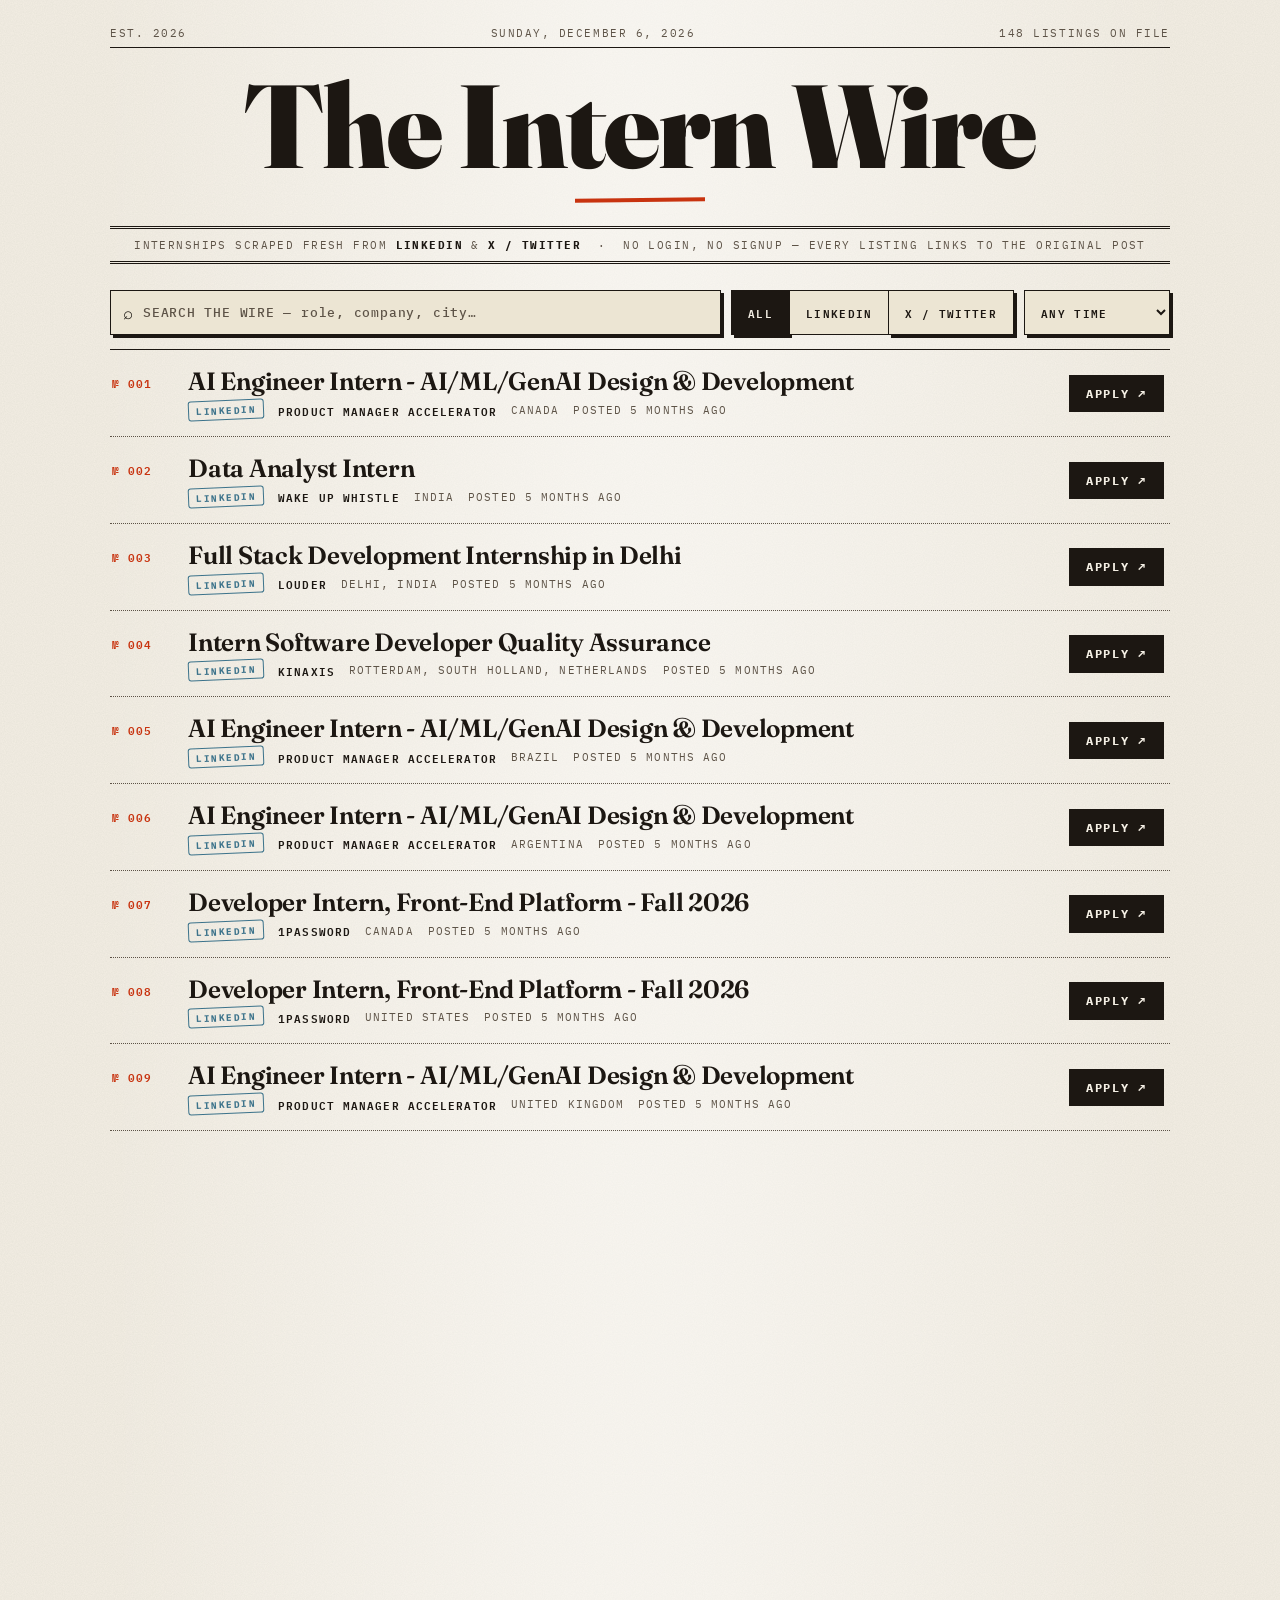
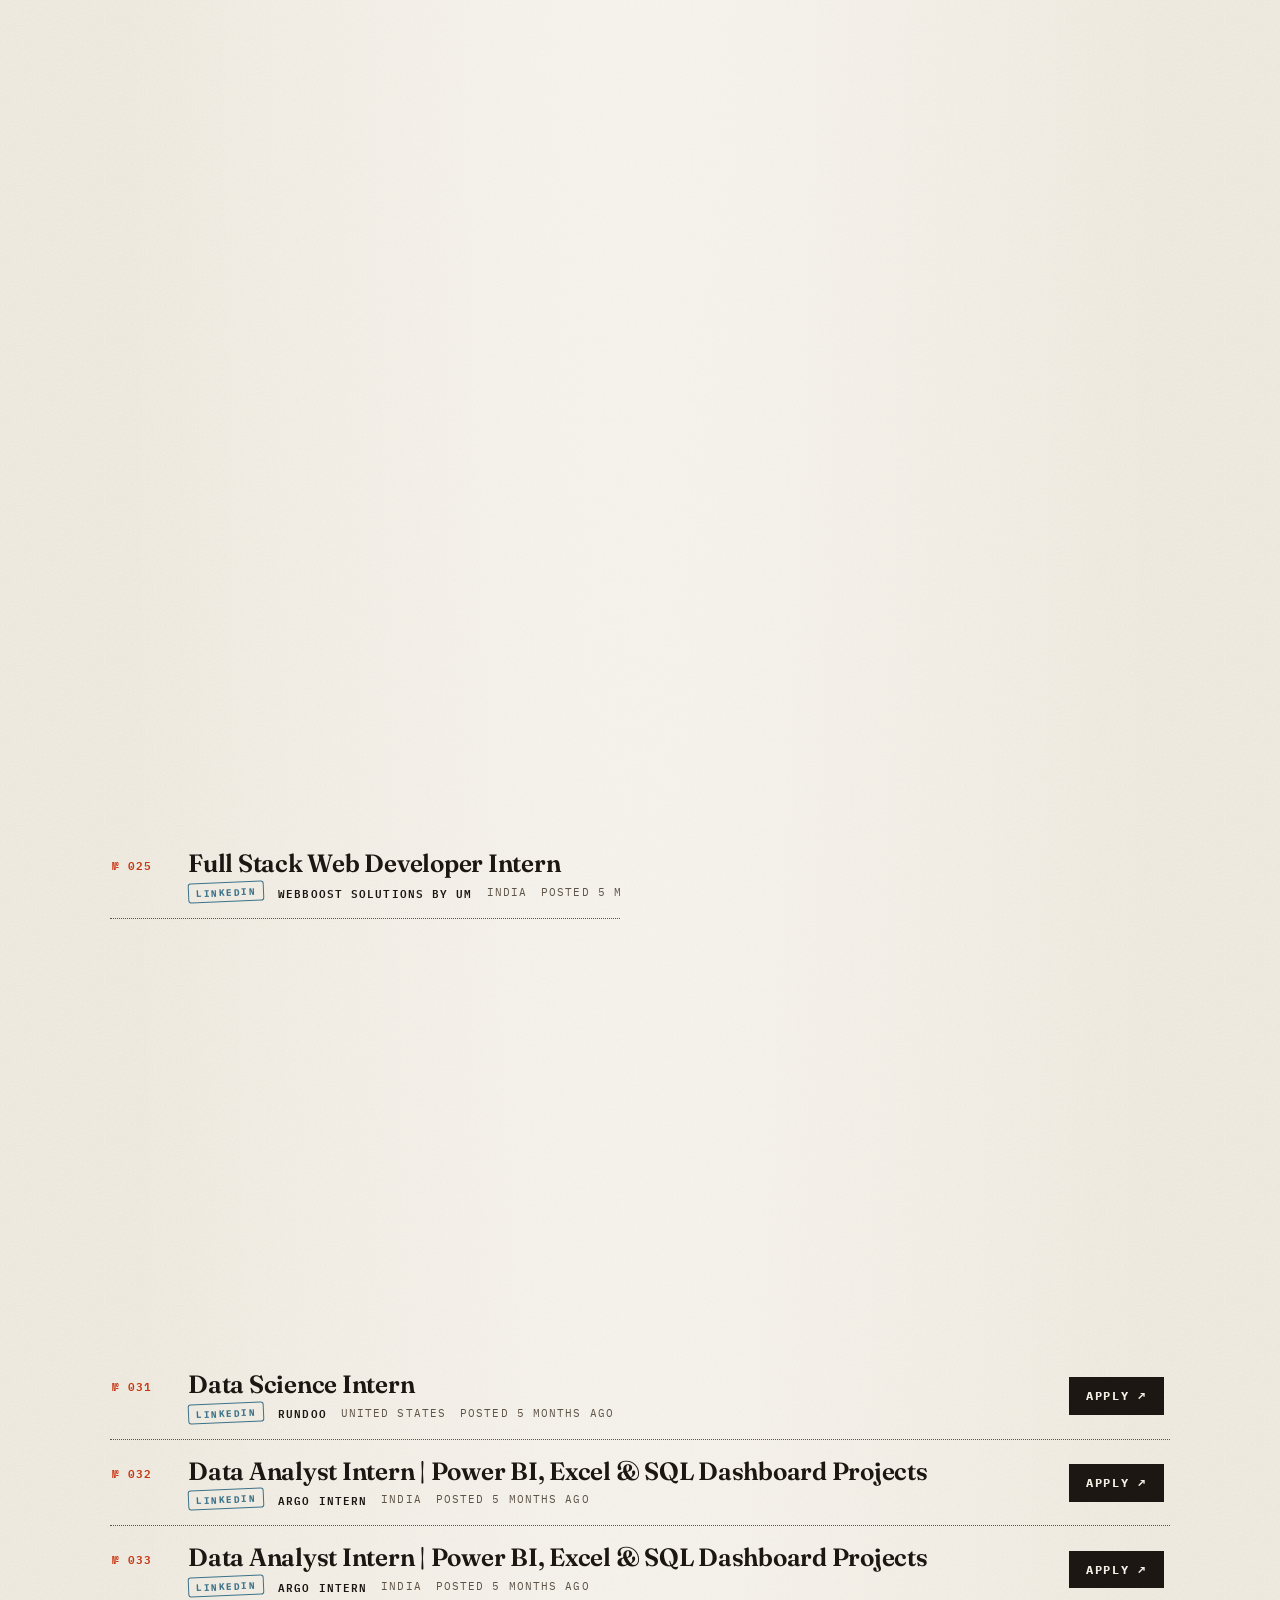
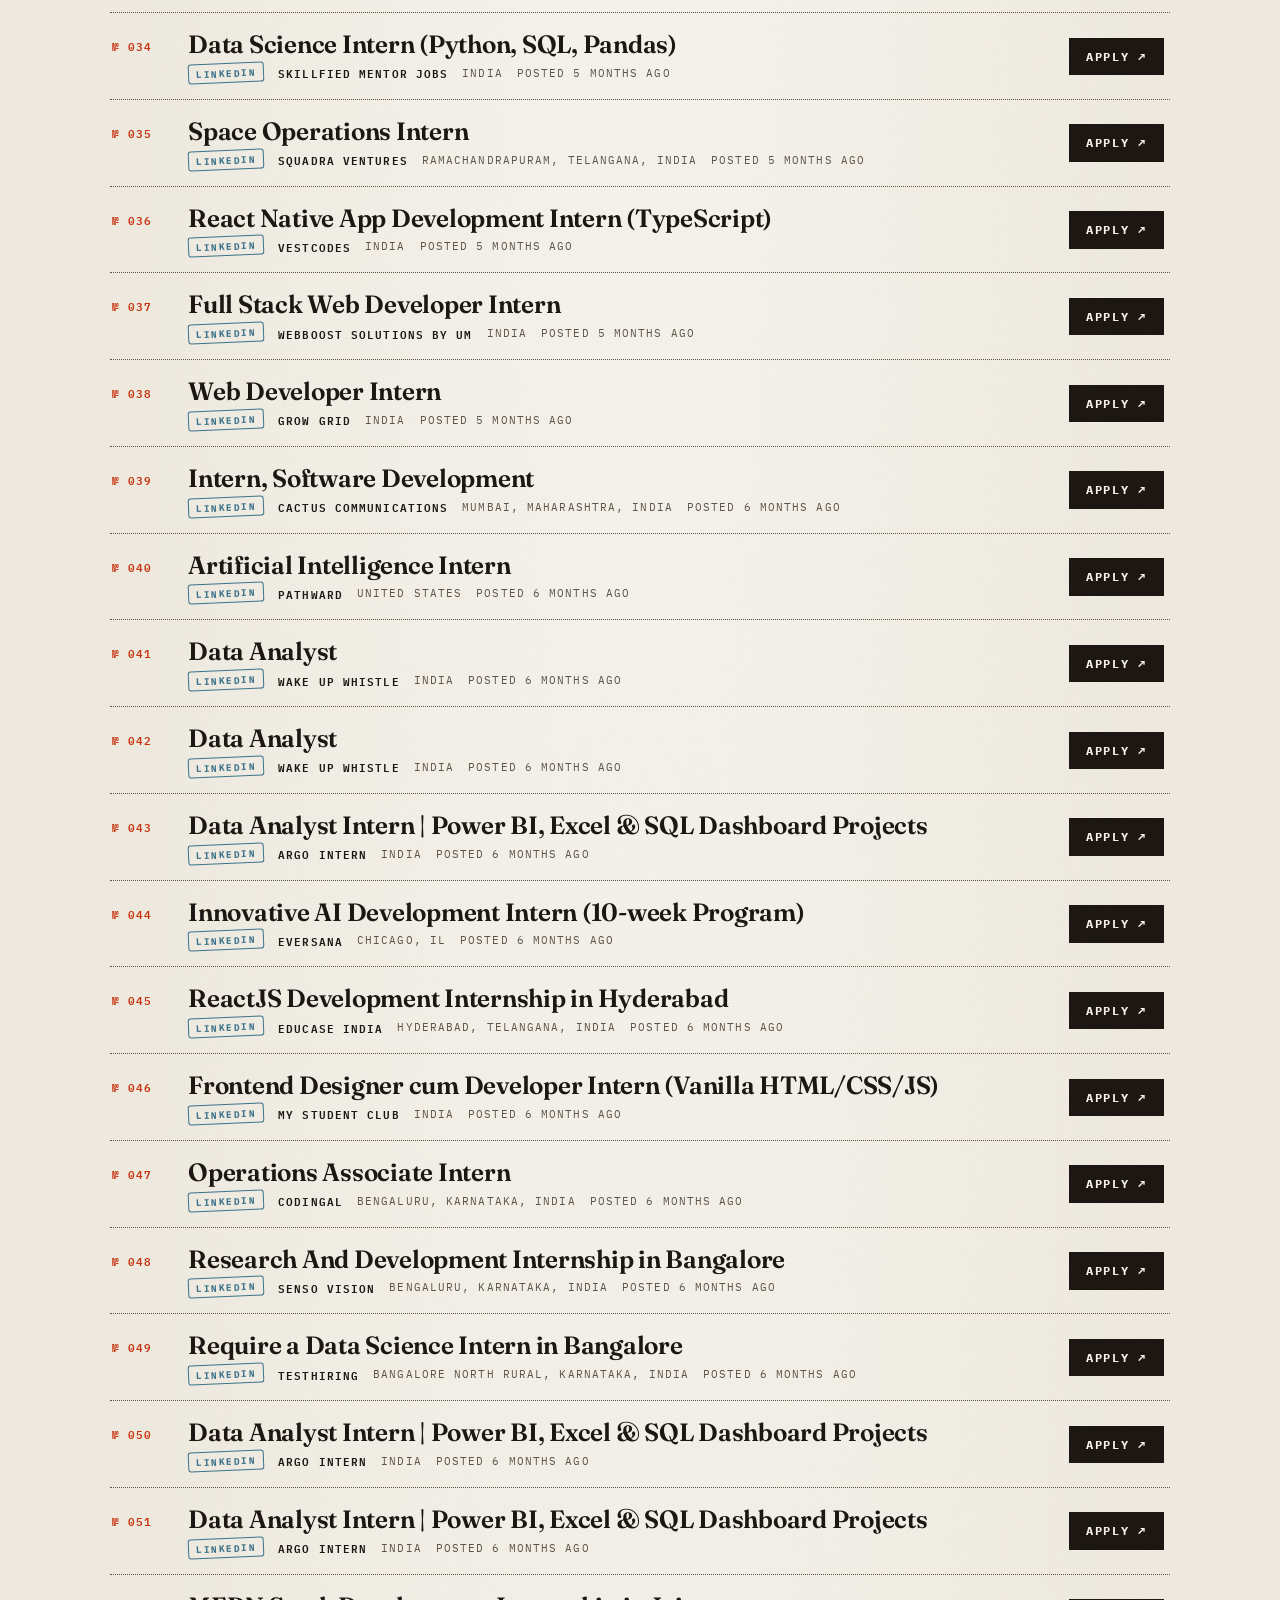
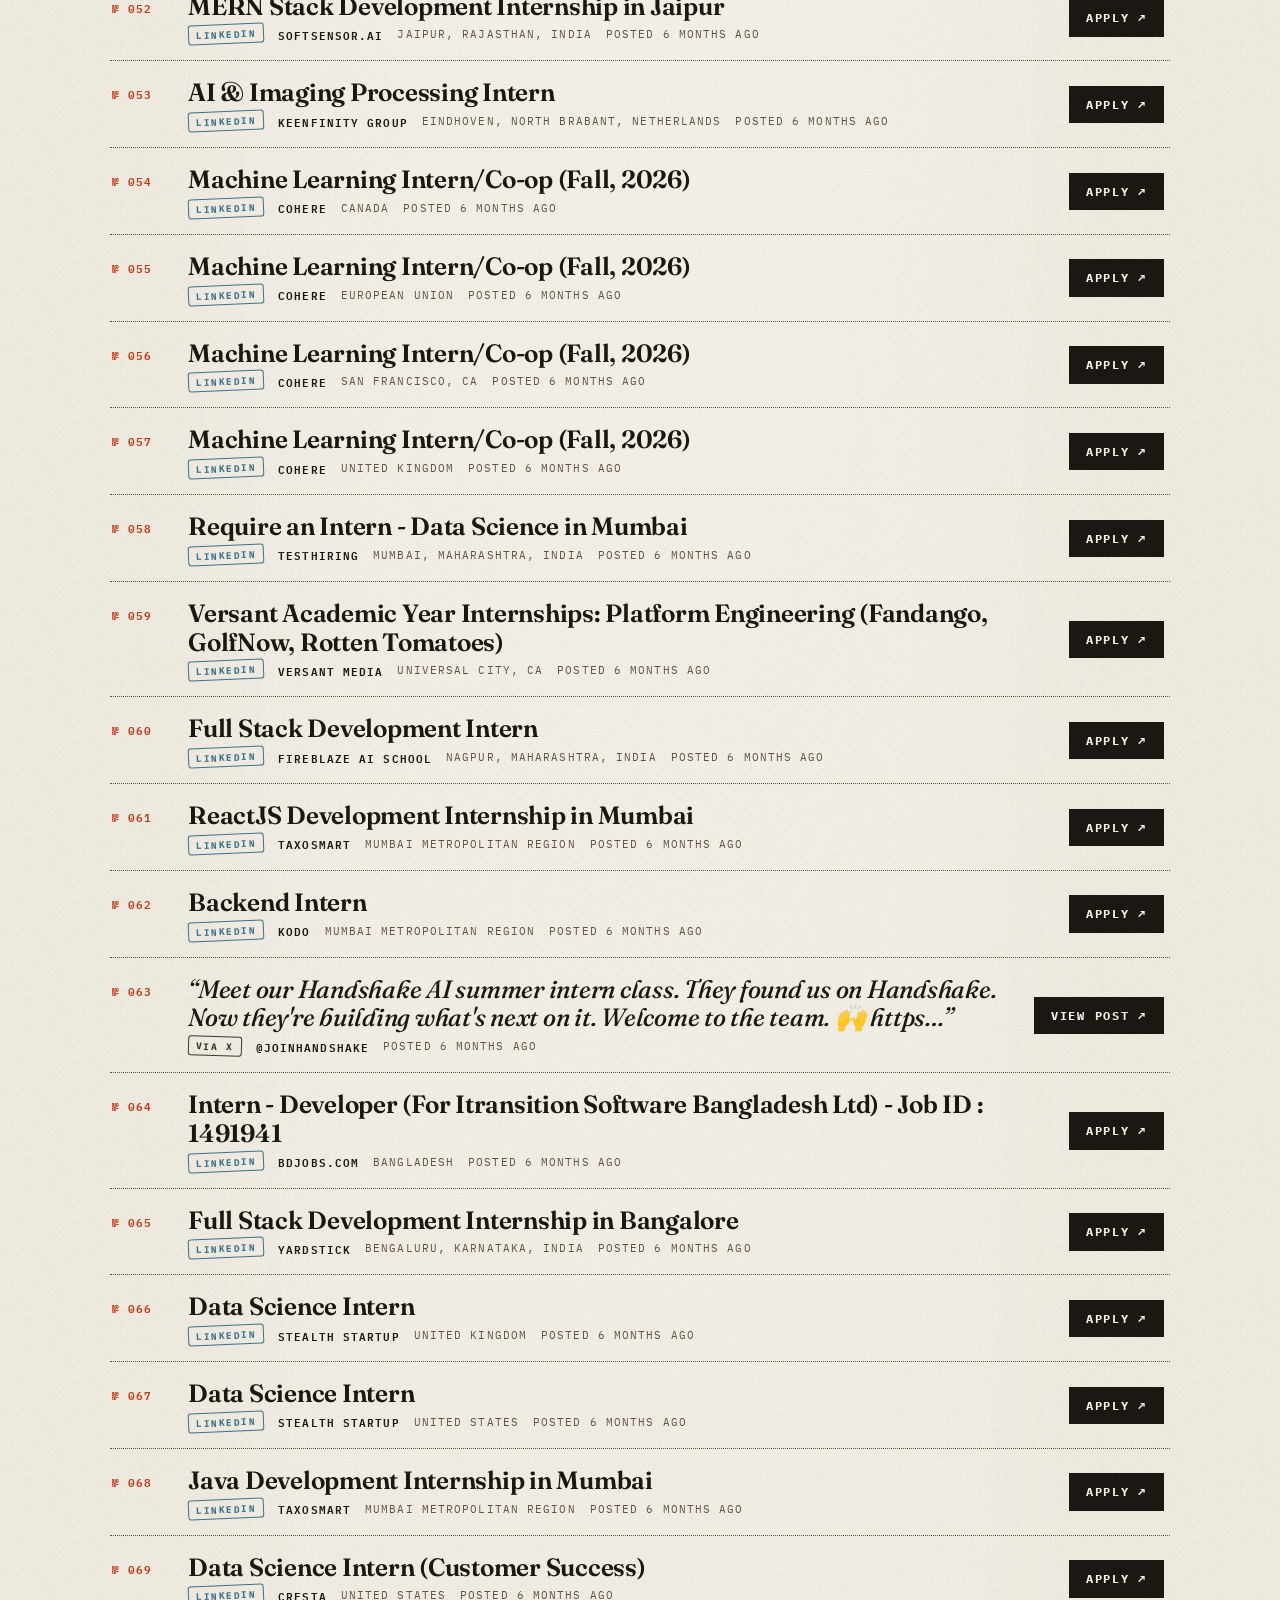
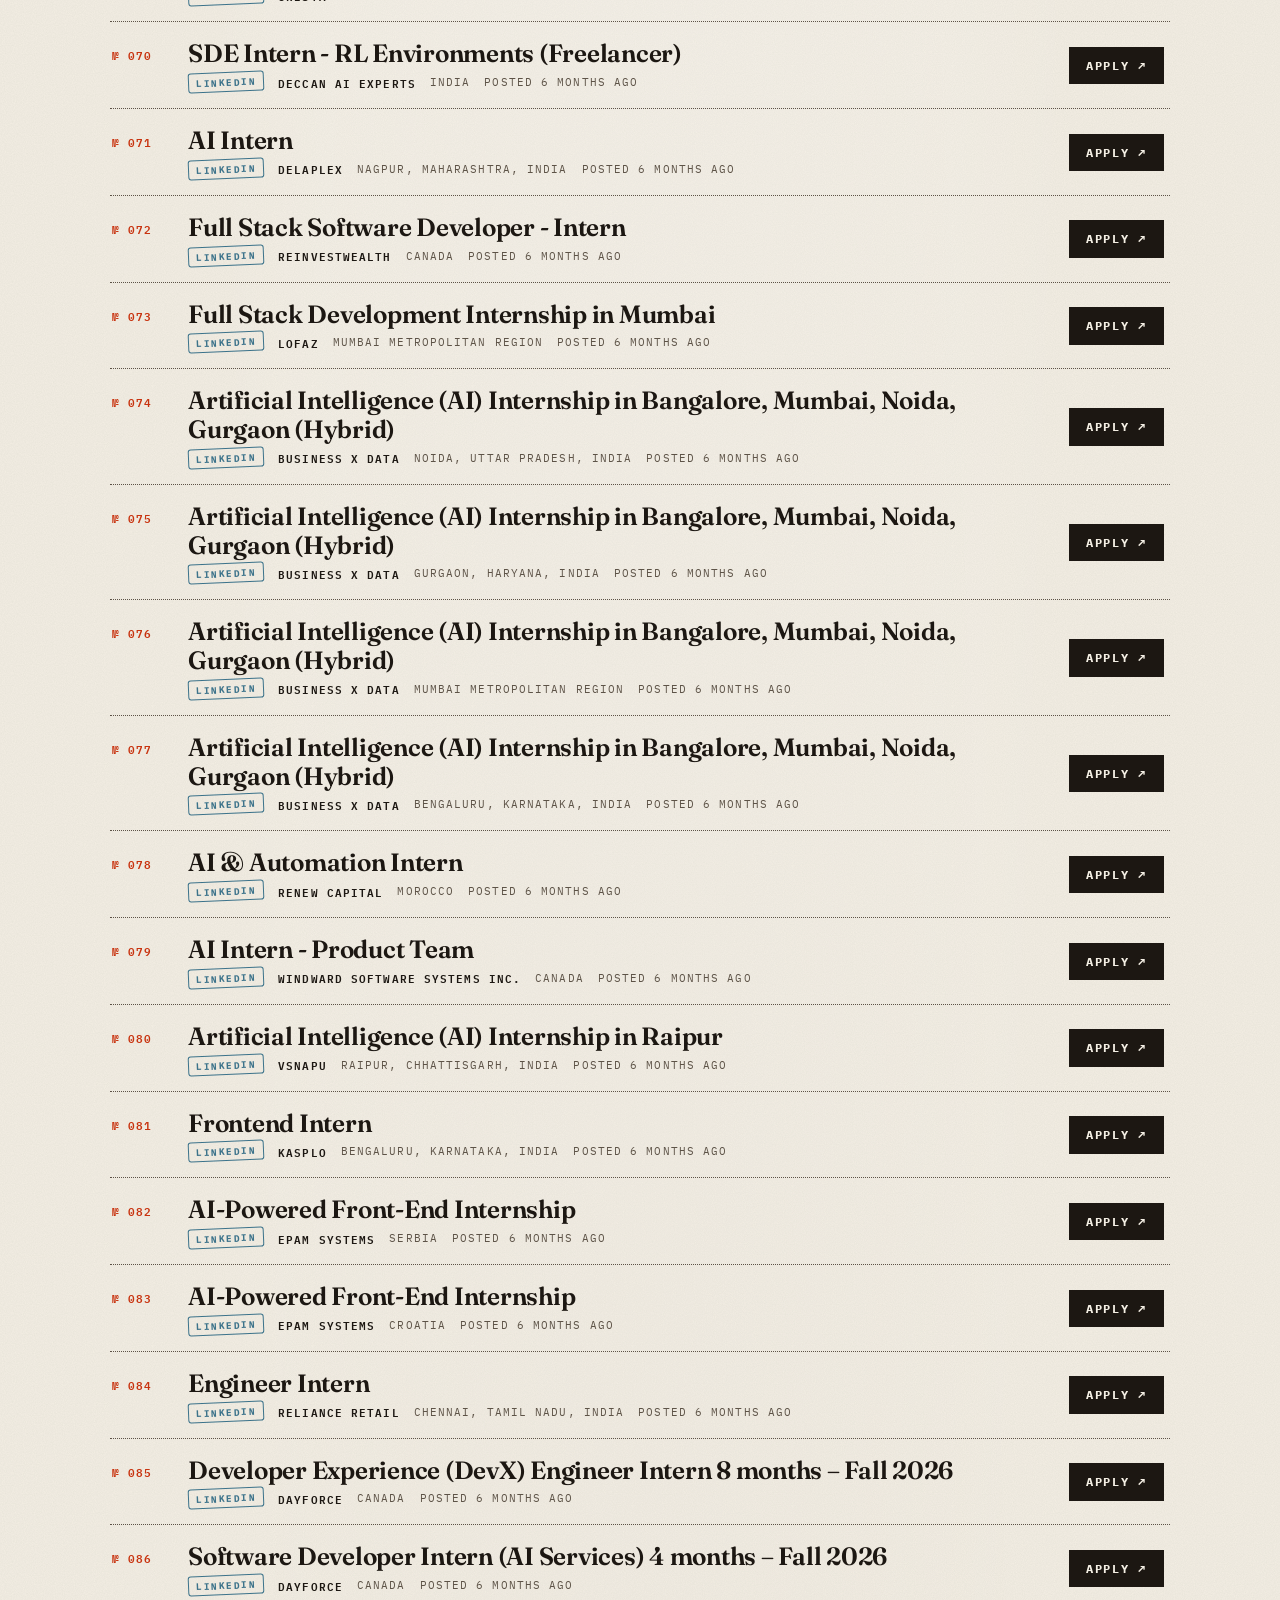
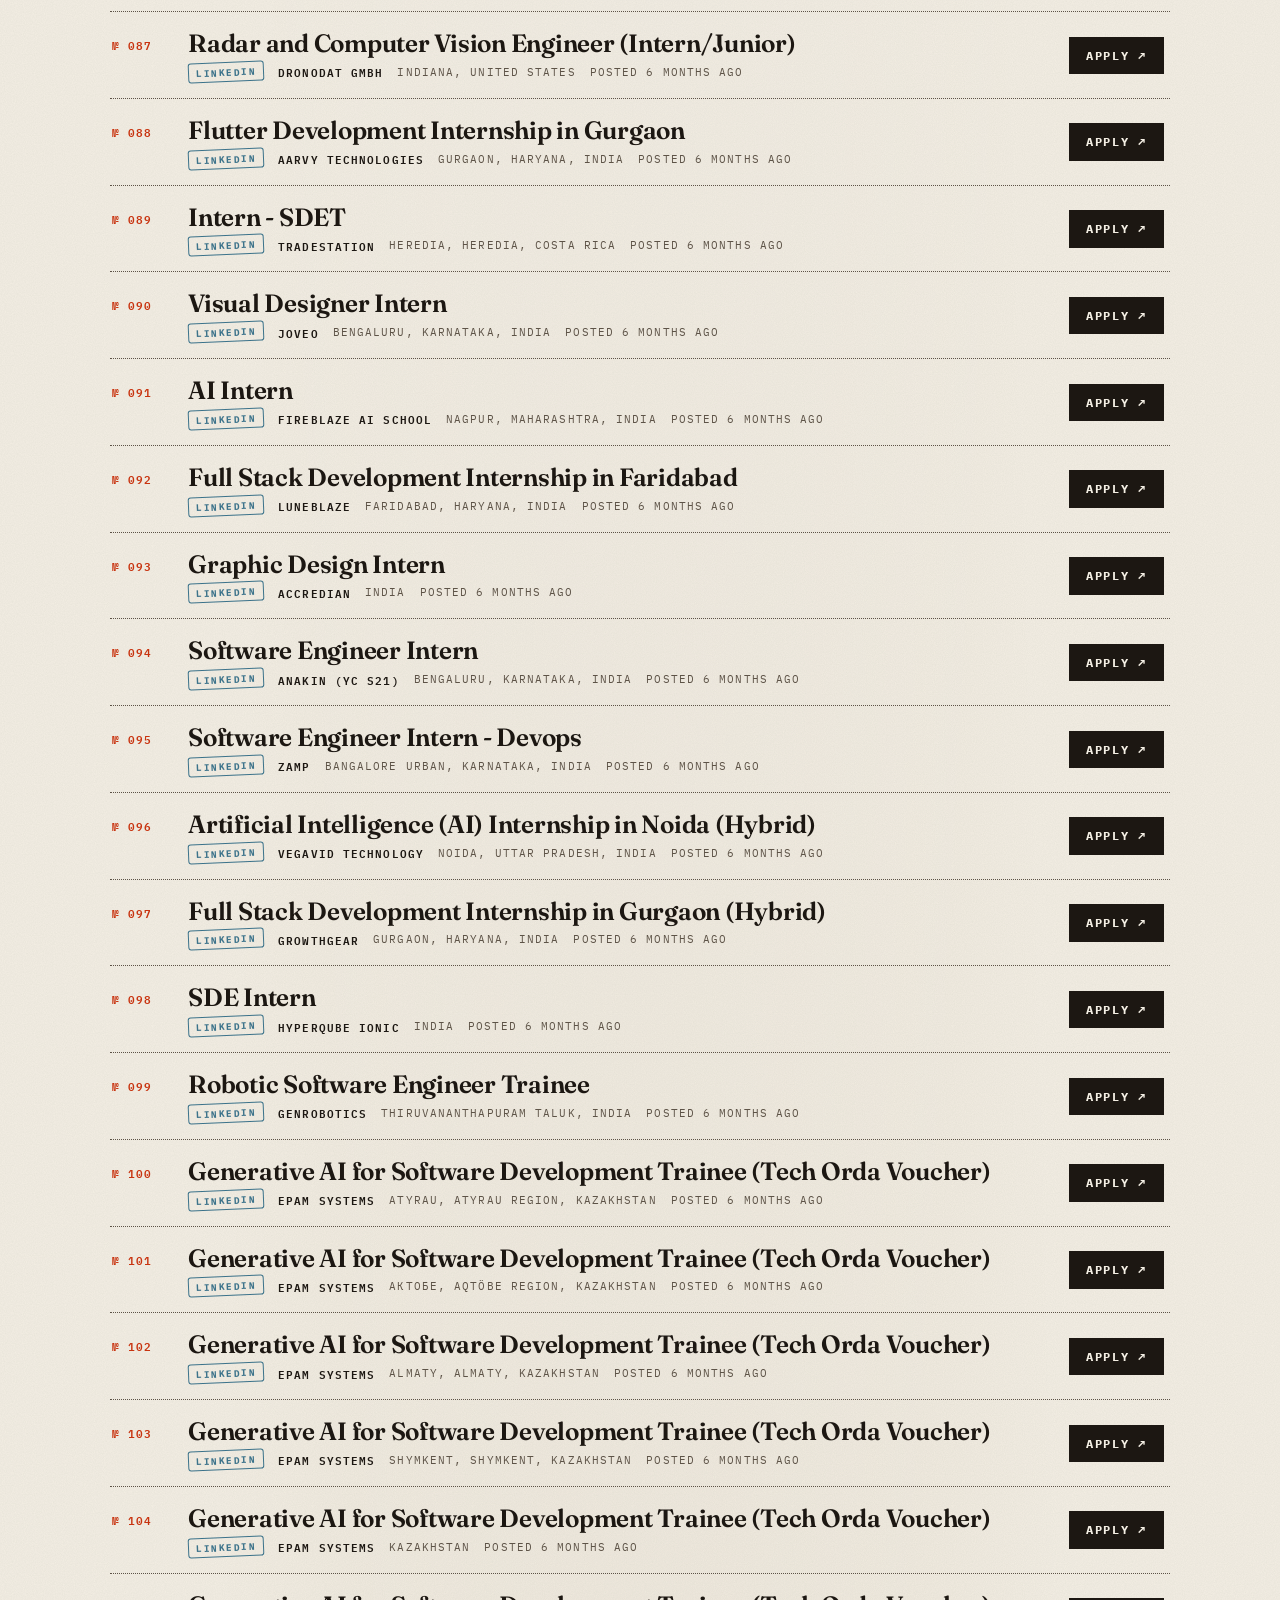
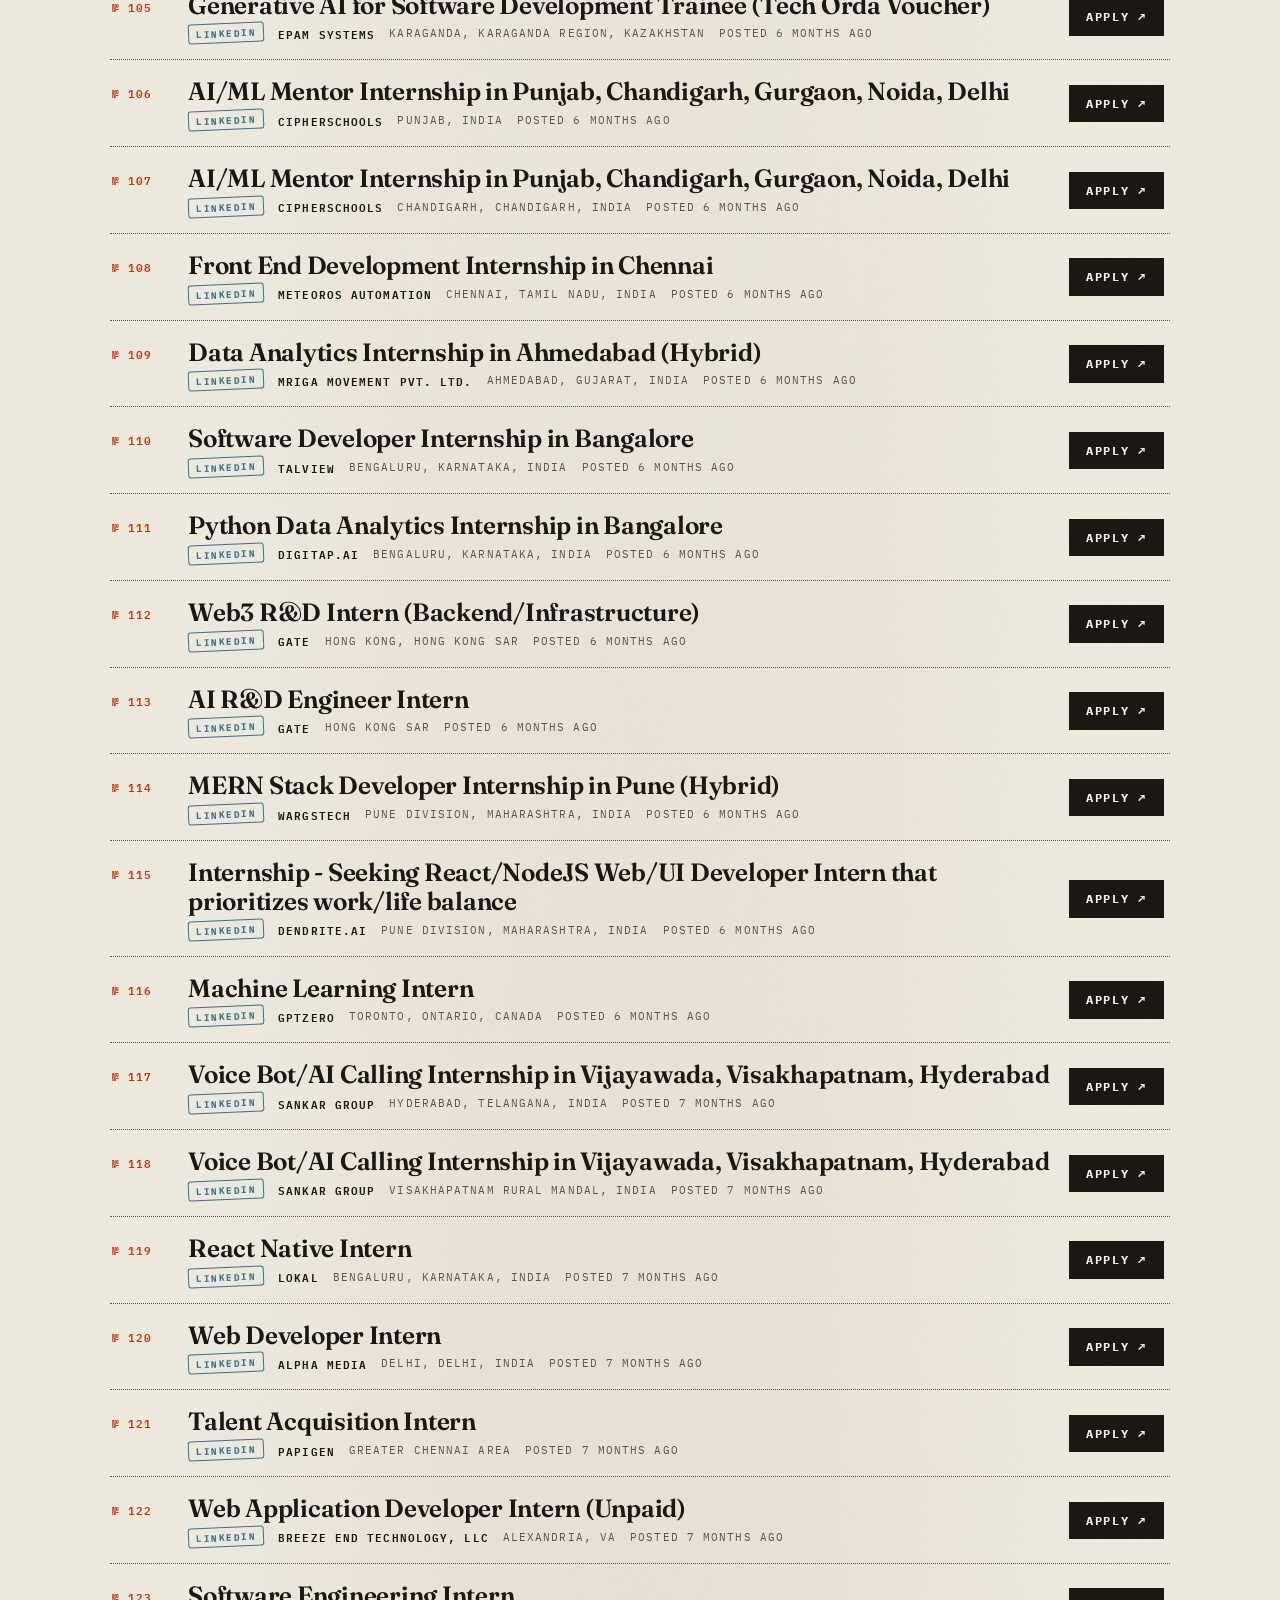
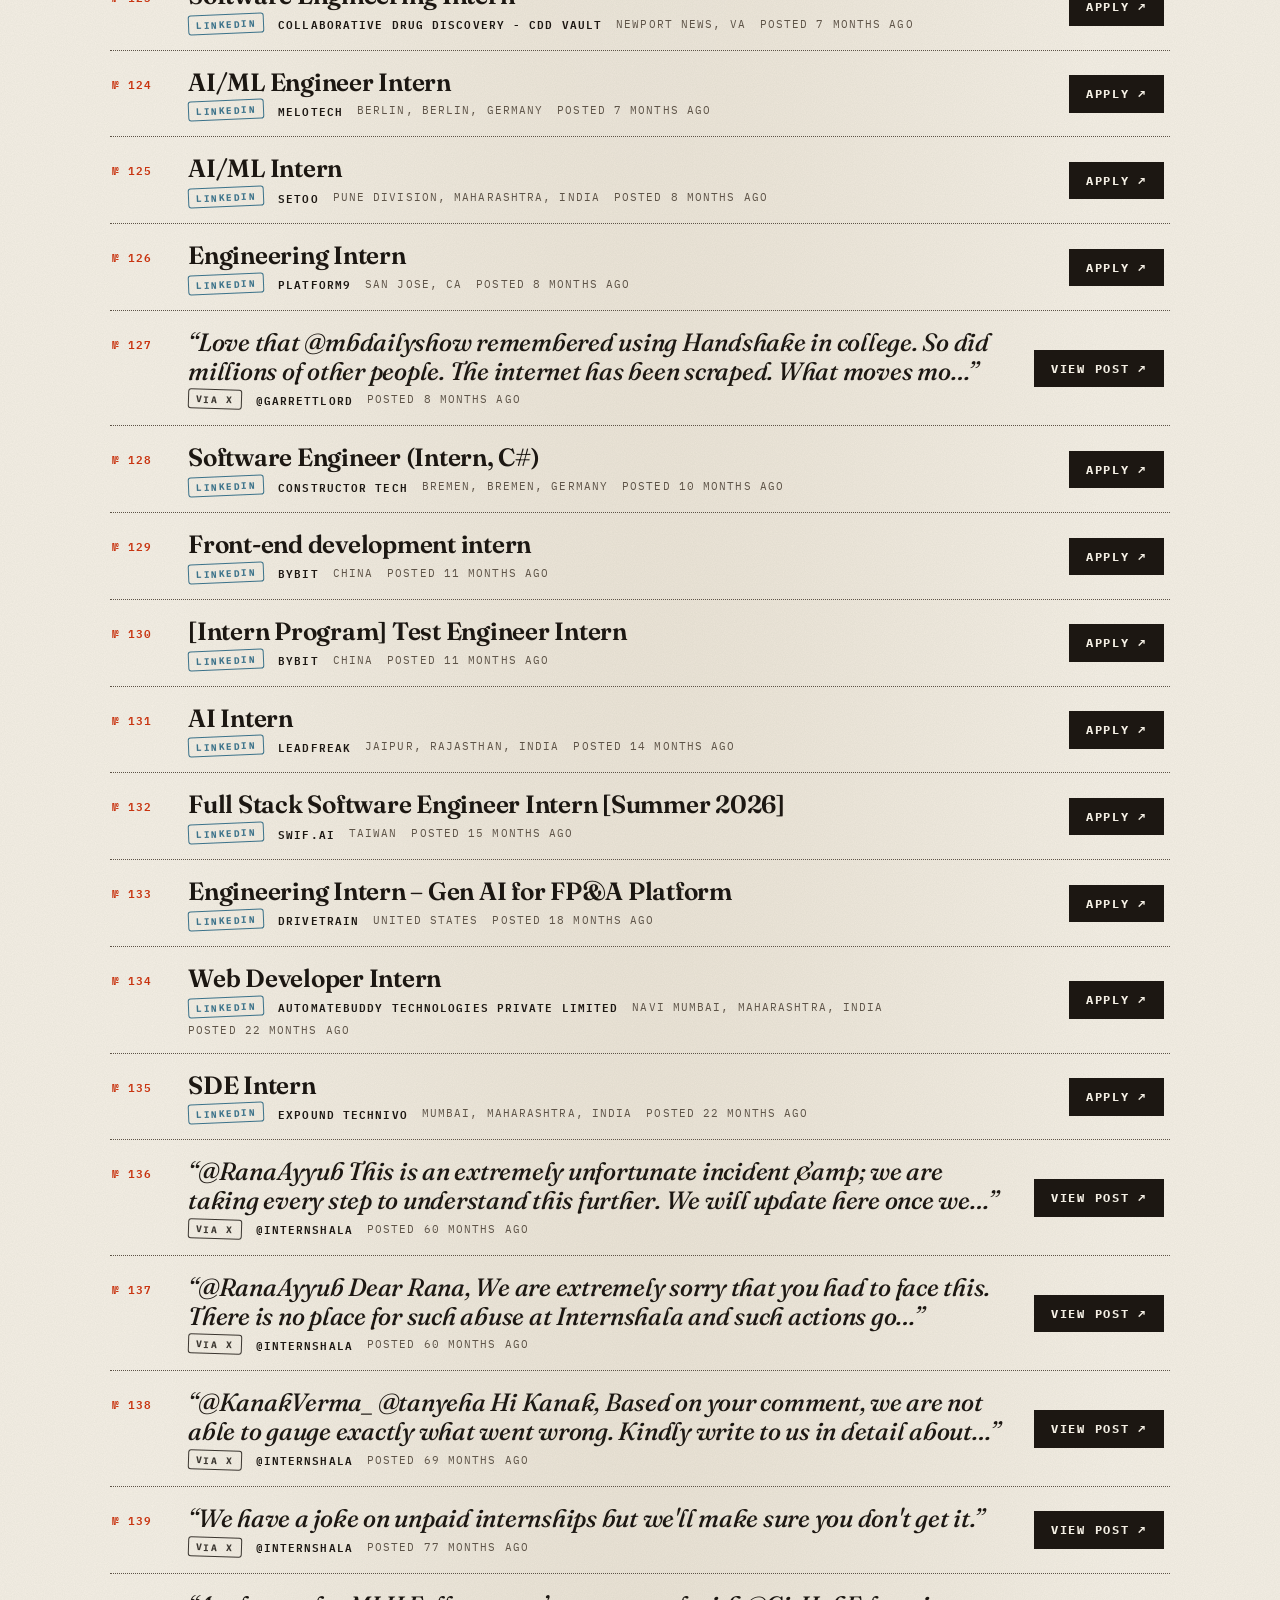
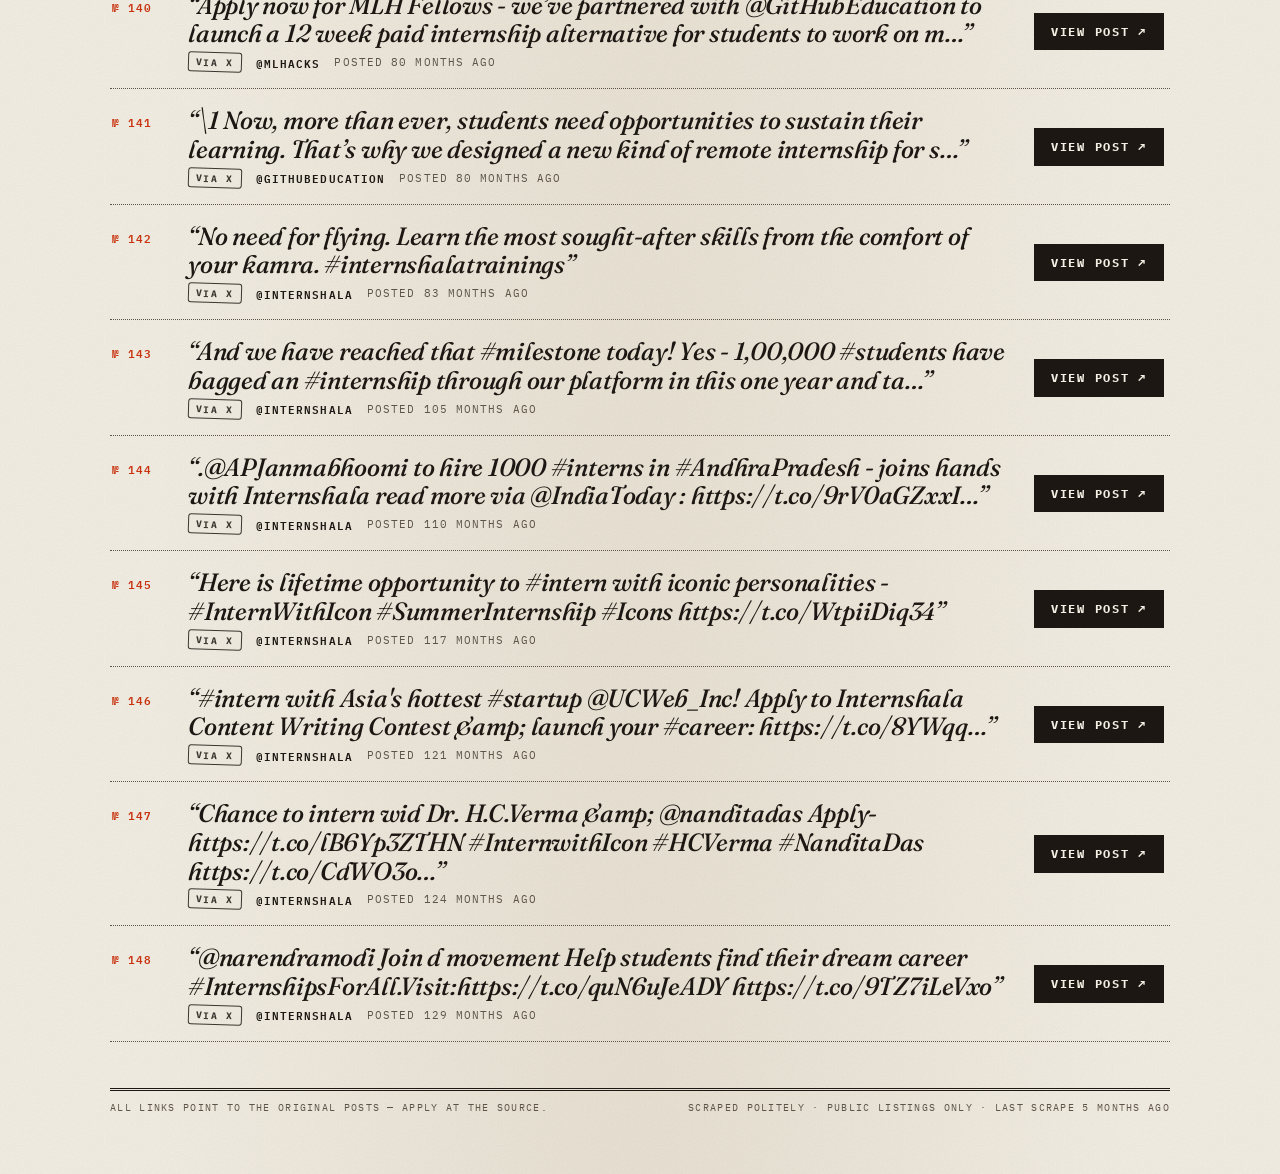
==== static/index.html @ 3c65e75b "The Intern Wire: LinkedIn + X internship scraper with static/server dashboard Scrapes India + remote" ====
<!DOCTYPE html>
<html lang="en">
<head>
<meta charset="UTF-8" />
<meta name="viewport" content="width=device-width, initial-scale=1.0" />
<title>The Intern Wire — internships, scraped fresh</title>
<link rel="preconnect" href="https://fonts.googleapis.com" />
<link rel="preconnect" href="https://fonts.gstatic.com" crossorigin />
<link href="https://fonts.googleapis.com/css2?family=Fraunces:opsz,wght,SOFT,WONK@9..144,400..900,0,1&family=IBM+Plex+Mono:ital,wght@0,400;0,500;0,600;1,400&display=swap" rel="stylesheet" />
<link rel="stylesheet" href="style.css" />
</head>
<body>

<header class="masthead">
  <div class="masthead-topline">
    <span id="edition">EST. 2026</span>
    <span id="dateline">—</span>
    <span id="tally">0 LISTINGS ON FILE</span>
  </div>
  <h1 class="masthead-title">The&nbsp;Intern&nbsp;Wire</h1>
  <p class="masthead-tagline">
    INTERNSHIPS SCRAPED FRESH FROM <b>LINKEDIN</b> &amp; <b>X / TWITTER</b>
    &nbsp;·&nbsp; NO LOGIN, NO SIGNUP — EVERY LISTING LINKS TO THE ORIGINAL POST
  </p>
</header>

<nav class="toolbar" aria-label="filters">
  <div class="search-wrap">
    <span class="search-glyph" aria-hidden="true">⌕</span>
    <input id="search" type="search" placeholder="SEARCH THE WIRE — role, company, city…" autocomplete="off" />
  </div>

  <div class="chips" id="source-chips" role="group" aria-label="source filter">
    <button class="chip is-active" data-source="">ALL</button>
    <button class="chip" data-source="linkedin">LINKEDIN</button>
    <button class="chip" data-source="twitter">X&nbsp;/&nbsp;TWITTER</button>
  </div>

  <select id="days" aria-label="freshness">
    <option value="0">ANY TIME</option>
    <option value="1">LAST 24H</option>
    <option value="7">LAST 7 DAYS</option>
    <option value="30">LAST 30 DAYS</option>
  </select>

  <button id="refresh" class="stamp-btn" title="Run the scrapers again">
    <span class="stamp-btn-label">RE-SCRAPE</span><span class="stamp-btn-glyph">⟳</span>
  </button>
</nav>

<main>
  <div id="status-line" class="status-line" hidden></div>
  <ol id="listings" class="listings"></ol>

  <div id="empty" class="empty" hidden>
    <p class="empty-headline">THE WIRE IS EMPTY.</p>
    <p>No listings match — or nothing has been scraped yet. From the project folder, run:</p>
    <pre>.venv/bin/python -m app.scrape</pre>
    <p>then reload this page, or hit <b>RE-SCRAPE ⟳</b> above.</p>
  </div>
</main>

<footer class="colophon">
  <span>ALL LINKS POINT TO THE ORIGINAL POSTS — APPLY AT THE SOURCE.</span>
  <span>SCRAPED POLITELY · PUBLIC LISTINGS ONLY · <span id="last-scraped">NEVER SCRAPED</span></span>
</footer>

<script src="app.js"></script>
</body>
</html>
---- static/style.css ----
/* ── THE INTERN WIRE — newspaper-classifieds aesthetic ─────────────────── */

:root {
  --paper:      #f4efe4;
  --paper-deep: #ece5d3;
  --ink:        #1c1712;
  --ink-soft:   #5d5347;
  --red:        #c8330f;
  --marker:     #ffe25a;
  --li-ink:     #1d5e7c;   /* linkedin stamp */
  --rule:       #1c1712;
}

* { margin: 0; padding: 0; box-sizing: border-box; }

[hidden] { display: none !important; }

html { scrollbar-color: var(--ink) var(--paper); }

body {
  font-family: "IBM Plex Mono", monospace;
  background-color: var(--paper);
  /* paper grain + faint aged vignette */
  background-image:
    radial-gradient(ellipse at 50% -10%, rgba(255,255,255,.55), transparent 60%),
    radial-gradient(ellipse at 50% 115%, rgba(120,90,40,.10), transparent 55%),
    url("data:image/svg+xml,%3Csvg xmlns='http://www.w3.org/2000/svg' width='160' height='160'%3E%3Cfilter id='n'%3E%3CfeTurbulence type='fractalNoise' baseFrequency='.9' numOctaves='2'/%3E%3CfeColorMatrix values='0 0 0 0 0 0 0 0 0 0 0 0 0 0 0 0 0 0 .05 0'/%3E%3C/filter%3E%3Crect width='160' height='160' filter='url(%23n)'/%3E%3C/svg%3E");
  color: var(--ink);
  min-height: 100vh;
  padding: 0 clamp(14px, 4vw, 56px) 60px;
}

::selection { background: var(--marker); color: var(--ink); }

/* ── Masthead ──────────────────────────────────────────────────────────── */

.masthead {
  max-width: 1060px;
  margin: 0 auto;
  padding-top: 26px;
  text-align: center;
}

.masthead-topline {
  display: flex;
  justify-content: space-between;
  gap: 12px;
  font-size: 11px;
  letter-spacing: .14em;
  color: var(--ink-soft);
  border-bottom: 1px solid var(--rule);
  padding-bottom: 7px;
}

.masthead-title {
  font-family: "Fraunces", serif;
  font-weight: 900;
  font-variation-settings: "opsz" 144, "SOFT" 0, "WONK" 1;
  font-size: clamp(46px, 9.5vw, 118px);
  line-height: 1.02;
  letter-spacing: -.015em;
  padding: 18px 0 10px;
  animation: ink-in .7s ease both;
}

.masthead-title::after {
  /* red proofreader's underline */
  content: "";
  display: block;
  width: 130px;
  height: 4px;
  margin: 12px auto 0;
  background: var(--red);
  transform: rotate(-.6deg);
}

.masthead-tagline {
  font-size: 11px;
  letter-spacing: .13em;
  color: var(--ink-soft);
  border-top: 3px double var(--rule);
  border-bottom: 3px double var(--rule);
  padding: 9px 6px;
  margin-top: 14px;
}
.masthead-tagline b { color: var(--ink); }

@keyframes ink-in {
  from { opacity: 0; filter: blur(3px); transform: translateY(8px); }
  to   { opacity: 1; filter: none;     transform: none; }
}

/* ── Toolbar ───────────────────────────────────────────────────────────── */

.toolbar {
  max-width: 1060px;
  margin: 26px auto 0;
  display: flex;
  flex-wrap: wrap;
  align-items: stretch;
  gap: 10px;
}

.search-wrap {
  flex: 1 1 260px;
  display: flex;
  align-items: center;
  background: var(--paper-deep);
  border: 1.5px solid var(--ink);
  box-shadow: 3px 3px 0 var(--ink);
}
.search-glyph { padding: 0 4px 0 12px; font-size: 17px; }

#search {
  flex: 1;
  font: 500 13px/1 "IBM Plex Mono", monospace;
  letter-spacing: .06em;
  background: transparent;
  border: none;
  outline: none;
  color: var(--ink);
  padding: 13px 12px 13px 6px;
}
#search::placeholder { color: var(--ink-soft); }
.search-wrap:focus-within { background: #fff; }

.chips { display: flex; }

.chip {
  font: 600 11px/1 "IBM Plex Mono", monospace;
  letter-spacing: .12em;
  padding: 0 16px;
  background: var(--paper-deep);
  color: var(--ink);
  border: 1.5px solid var(--ink);
  border-right-width: 0;
  cursor: pointer;
  transition: background .15s;
}
.chip:first-child { box-shadow: 3px 3px 0 var(--ink); }
.chip:last-child  { border-right-width: 1.5px; box-shadow: 3px 3px 0 var(--ink); }
.chip:hover { background: var(--marker); }
.chip.is-active { background: var(--ink); color: var(--paper); }

#days {
  font: 600 11px/1 "IBM Plex Mono", monospace;
  letter-spacing: .12em;
  background: var(--paper-deep);
  color: var(--ink);
  border: 1.5px solid var(--ink);
  box-shadow: 3px 3px 0 var(--ink);
  padding: 0 12px;
  cursor: pointer;
}

.stamp-btn {
  font: 700 12px/1 "IBM Plex Mono", monospace;
  letter-spacing: .14em;
  display: flex;
  align-items: center;
  gap: 8px;
  padding: 0 18px;
  background: var(--red);
  color: var(--paper);
  border: 1.5px solid var(--ink);
  box-shadow: 3px 3px 0 var(--ink);
  cursor: pointer;
  transition: transform .12s, box-shadow .12s;
}
.stamp-btn:hover  { transform: translate(-1px,-1px); box-shadow: 4px 4px 0 var(--ink); }
.stamp-btn:active { transform: translate(2px,2px);  box-shadow: 1px 1px 0 var(--ink); }
.stamp-btn[disabled] { opacity: .55; cursor: wait; }
.stamp-btn-glyph { font-size: 15px; }
.stamp-btn.is-busy .stamp-btn-glyph { display: inline-block; animation: spin 1.1s linear infinite; }
@keyframes spin { to { transform: rotate(360deg); } }

/* ── Status + listings ─────────────────────────────────────────────────── */

main { max-width: 1060px; margin: 0 auto; }

.status-line {
  margin-top: 18px;
  font-size: 11px;
  letter-spacing: .13em;
  color: var(--red);
}

.listings {
  list-style: none;
  margin-top: 14px;
  border-top: 1.5px solid var(--rule);
}

.listing {
  display: grid;
  grid-template-columns: 58px minmax(0, 1fr) auto;
  gap: 4px 18px;
  align-items: center;
  padding: 17px 6px 16px 2px;
  border-bottom: 1px dotted var(--ink-soft);
  animation: row-in .45s ease both;
}
@keyframes row-in {
  from { opacity: 0; transform: translateY(10px); }
  to   { opacity: 1; transform: none; }
}

.listing-no {
  grid-row: span 2;
  font-size: 11px;
  font-weight: 600;
  color: var(--red);
  letter-spacing: .08em;
  align-self: start;
  padding-top: 6px;
}

.listing-title {
  font-family: "Fraunces", serif;
  font-weight: 620;
  font-variation-settings: "opsz" 50, "WONK" 1;
  font-size: clamp(19px, 2.5vw, 25px);
  line-height: 1.15;
  letter-spacing: -.01em;
}
.listing-title a {
  color: inherit;
  text-decoration: none;
  background: linear-gradient(var(--marker), var(--marker)) no-repeat 0 62% / 0% 55%;
  transition: background-size .25s ease;
}
.listing-title a:hover { background-size: 100% 55%; }
.listing-title .tweet-quote { font-style: italic; font-weight: 480; }

.listing-meta {
  grid-column: 2;
  display: flex;
  flex-wrap: wrap;
  align-items: center;
  gap: 6px 14px;
  font-size: 11px;
  letter-spacing: .1em;
  color: var(--ink-soft);
  text-transform: uppercase;
}
.listing-meta .co { color: var(--ink); font-weight: 600; }

.stamp {
  font-size: 9.5px;
  font-weight: 700;
  letter-spacing: .16em;
  border: 1.5px solid currentColor;
  border-radius: 3px;
  padding: 3px 7px 2px;
  transform: rotate(-2.4deg);
  opacity: .85;
}
.stamp.linkedin { color: var(--li-ink); }
.stamp.twitter  { color: var(--ink); transform: rotate(1.8deg); }

.apply {
  grid-row: span 2;
  justify-self: end;
  font: 700 11.5px/1 "IBM Plex Mono", monospace;
  letter-spacing: .15em;
  text-decoration: none;
  color: var(--paper);
  background: var(--ink);
  border: 1.5px solid var(--ink);
  padding: 12px 16px;
  white-space: nowrap;
  transition: background .15s, color .15s, transform .12s;
}
.apply:hover { background: var(--red); transform: rotate(-1.2deg) scale(1.04); }

/* ── Empty state + colophon ────────────────────────────────────────────── */

.empty {
  margin: 60px auto;
  max-width: 560px;
  text-align: center;
  border: 1.5px dashed var(--ink-soft);
  padding: 44px 28px;
  font-size: 13px;
  line-height: 1.8;
  color: var(--ink-soft);
}
.empty-headline {
  font-family: "Fraunces", serif;
  font-weight: 800;
  font-size: 30px;
  color: var(--ink);
  margin-bottom: 10px;
}
.empty pre {
  display: inline-block;
  background: var(--ink);
  color: var(--paper);
  padding: 9px 18px;
  margin: 10px 0;
  font-size: 12px;
}
.empty b { color: var(--red); }

.colophon {
  max-width: 1060px;
  margin: 46px auto 0;
  display: flex;
  flex-wrap: wrap;
  justify-content: space-between;
  gap: 8px 20px;
  border-top: 3px double var(--rule);
  padding-top: 10px;
  font-size: 10px;
  letter-spacing: .13em;
  color: var(--ink-soft);
}

/* ── Small screens ─────────────────────────────────────────────────────── */

@media (max-width: 640px) {
  .listing { grid-template-columns: minmax(0, 1fr); }
  .listing-no { display: none; }
  .listing-meta { grid-column: 1; }
  .apply { grid-row: auto; justify-self: start; margin-top: 8px; }
  .masthead-topline { justify-content: center; }
  #edition { display: none; }
}
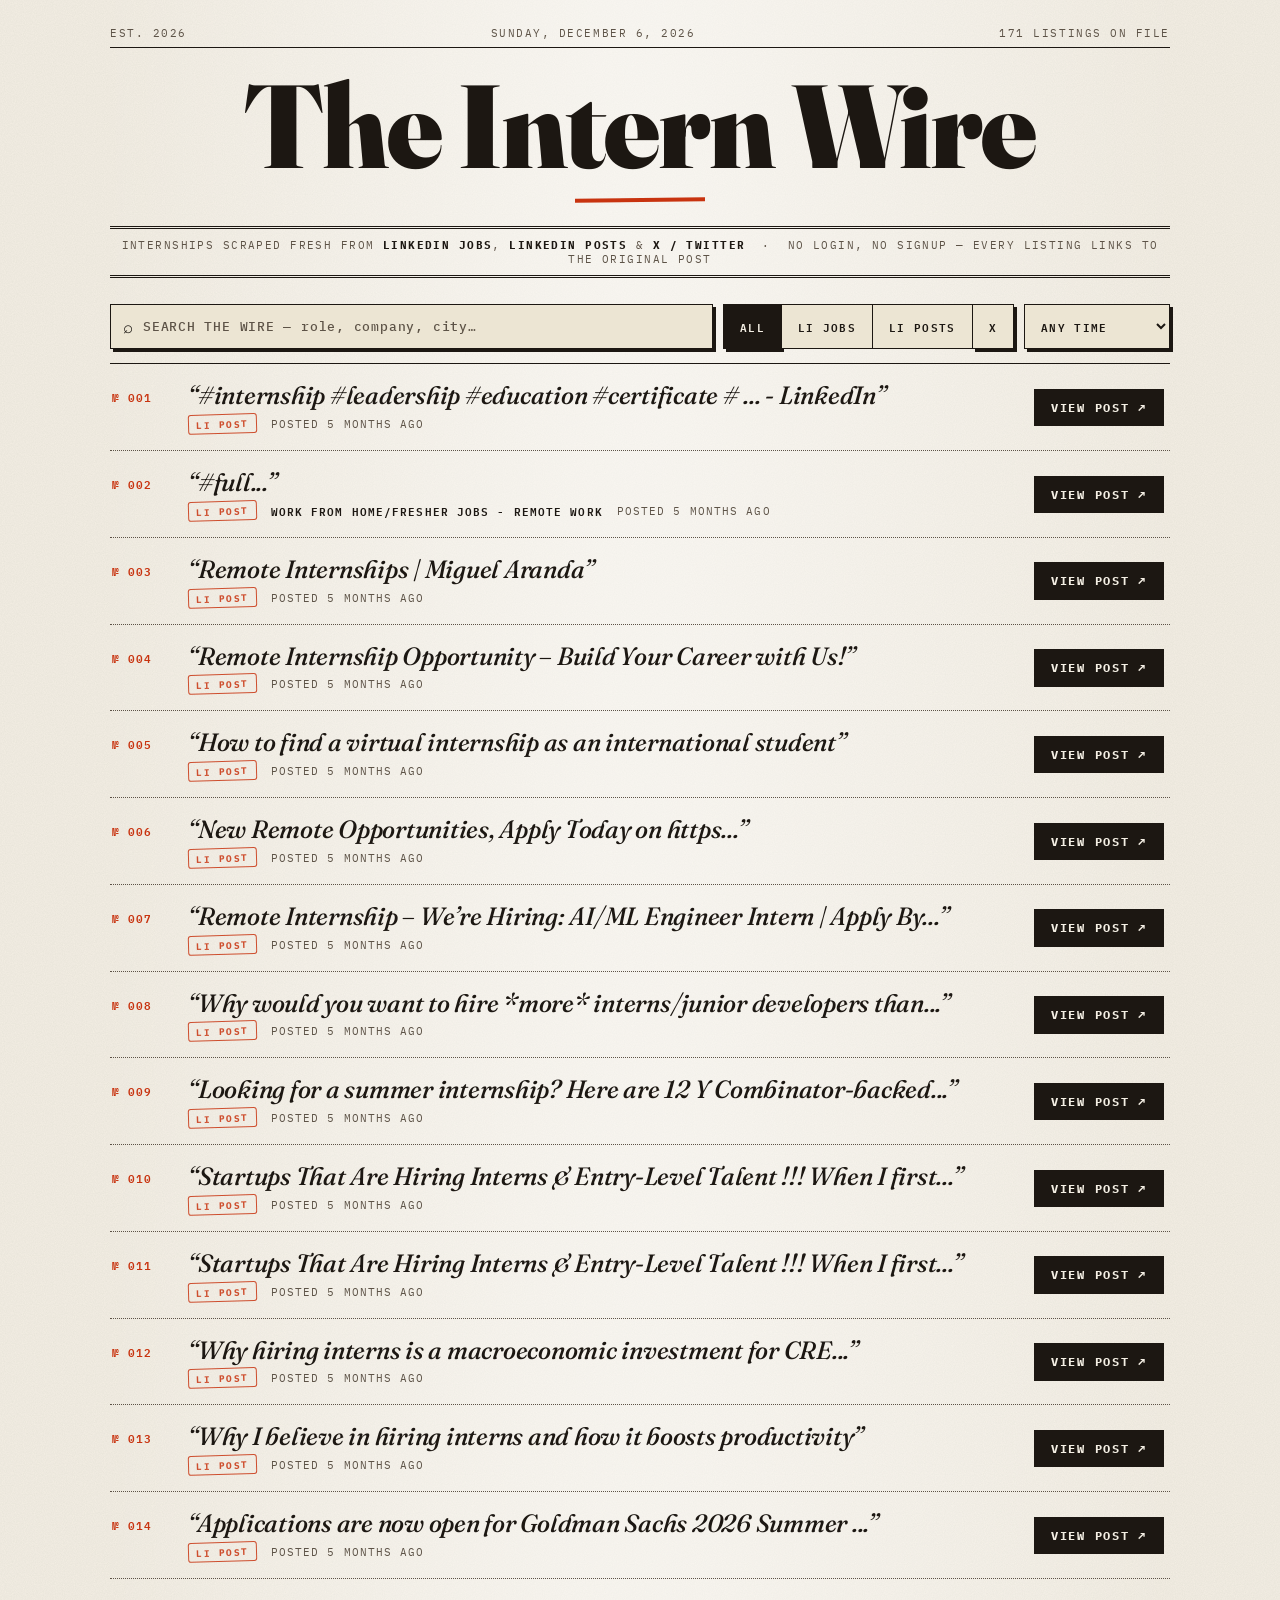
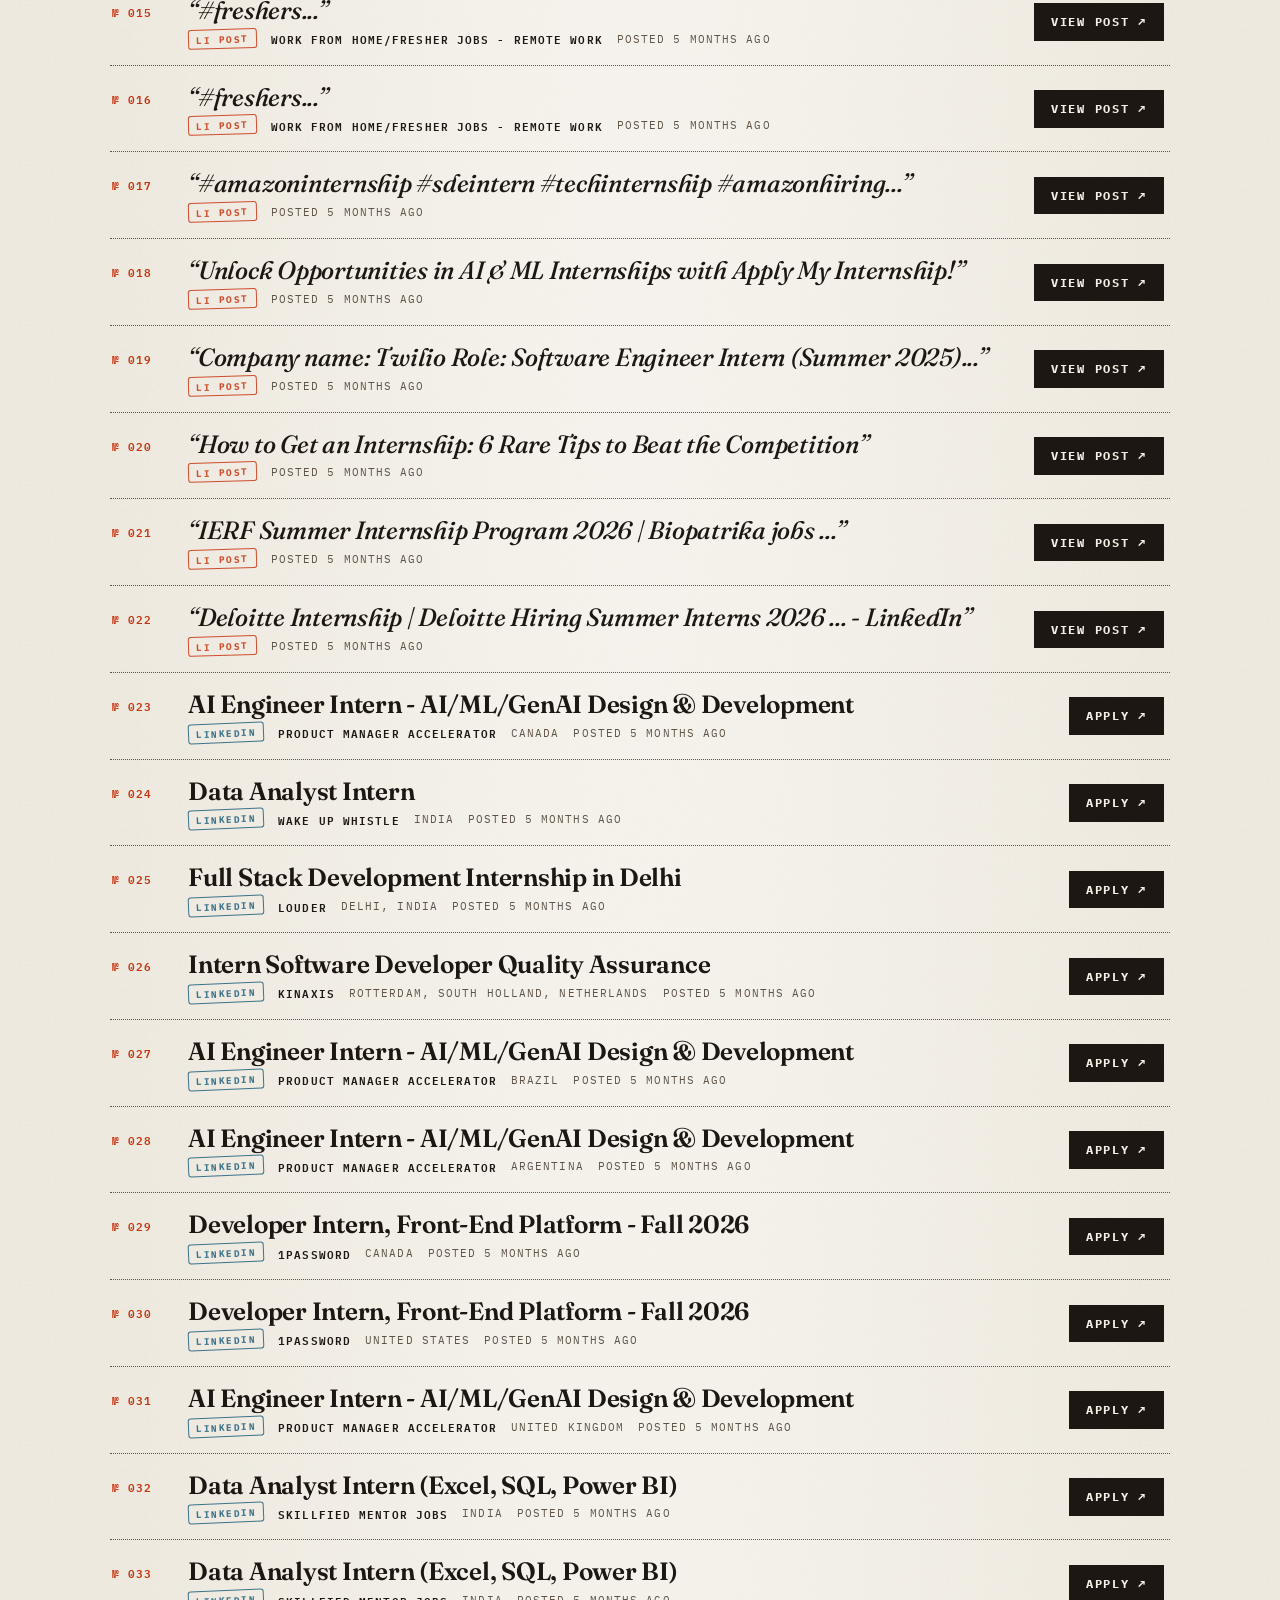
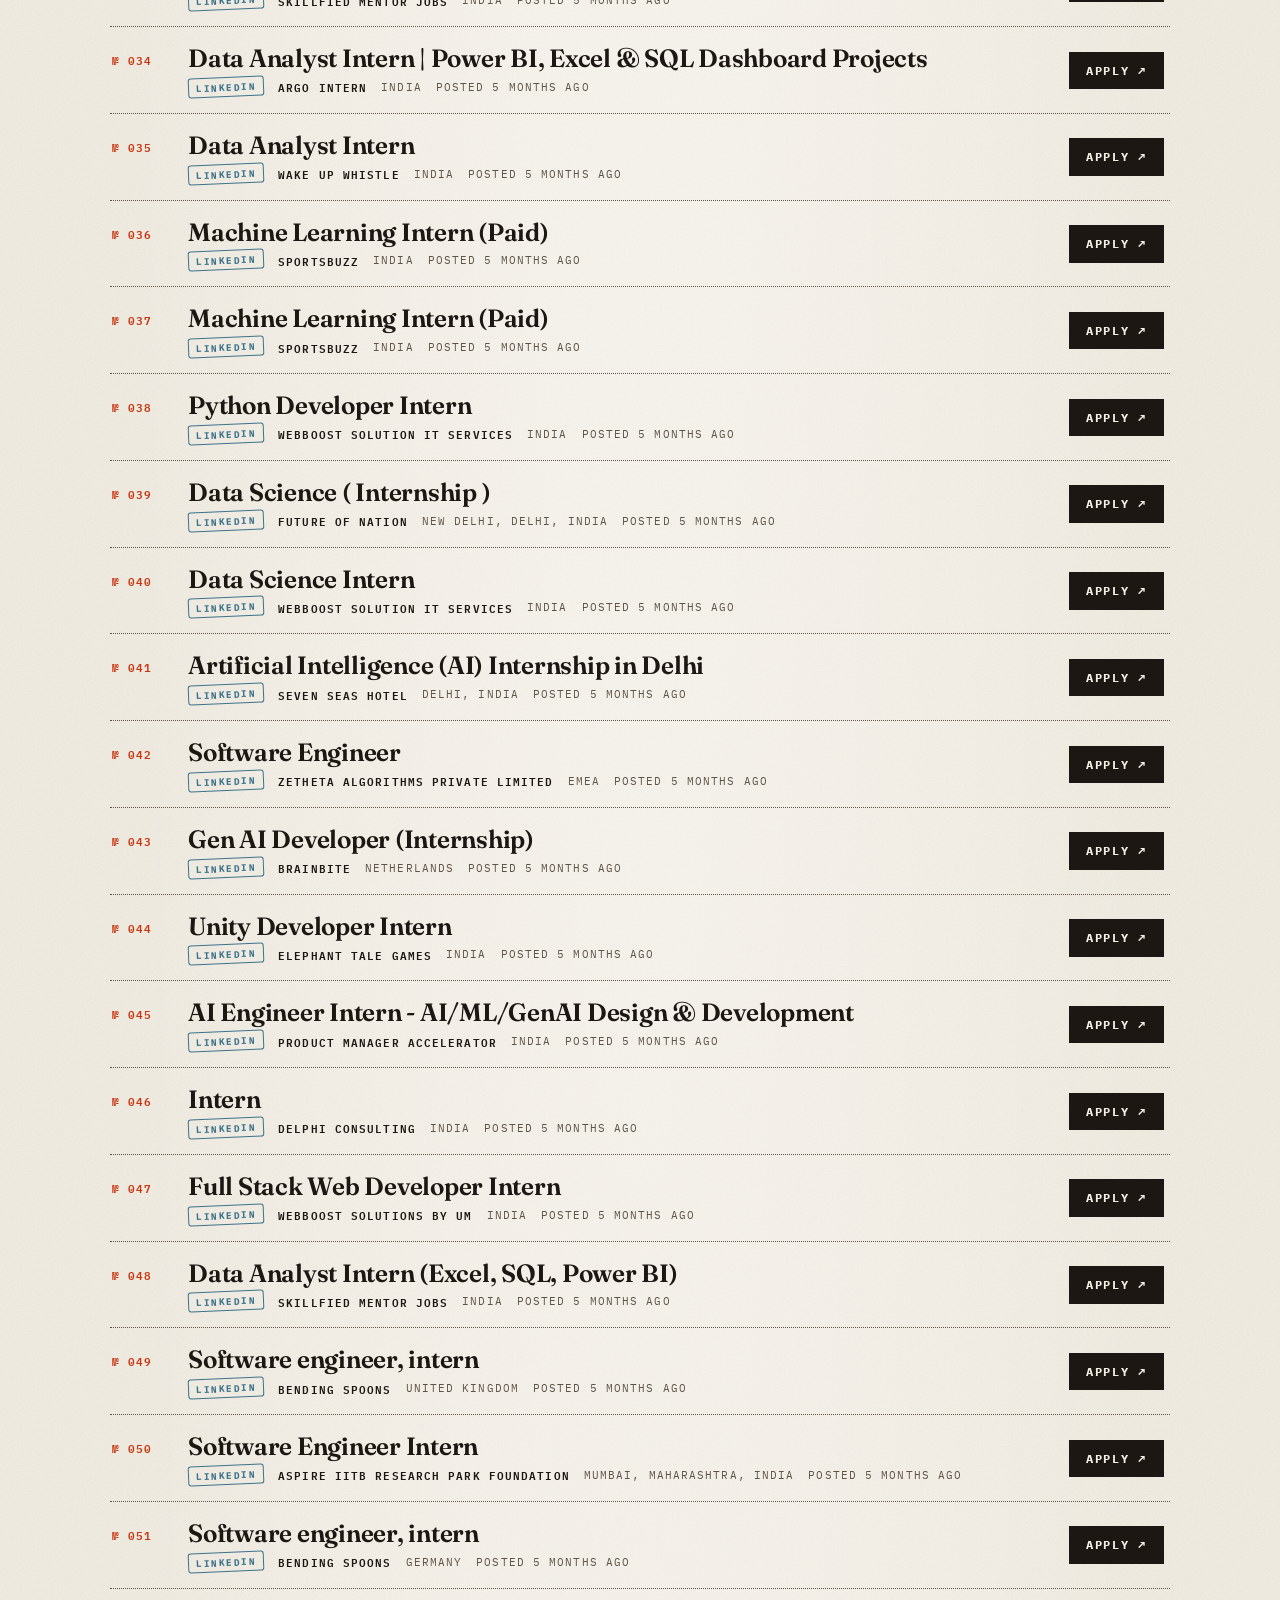
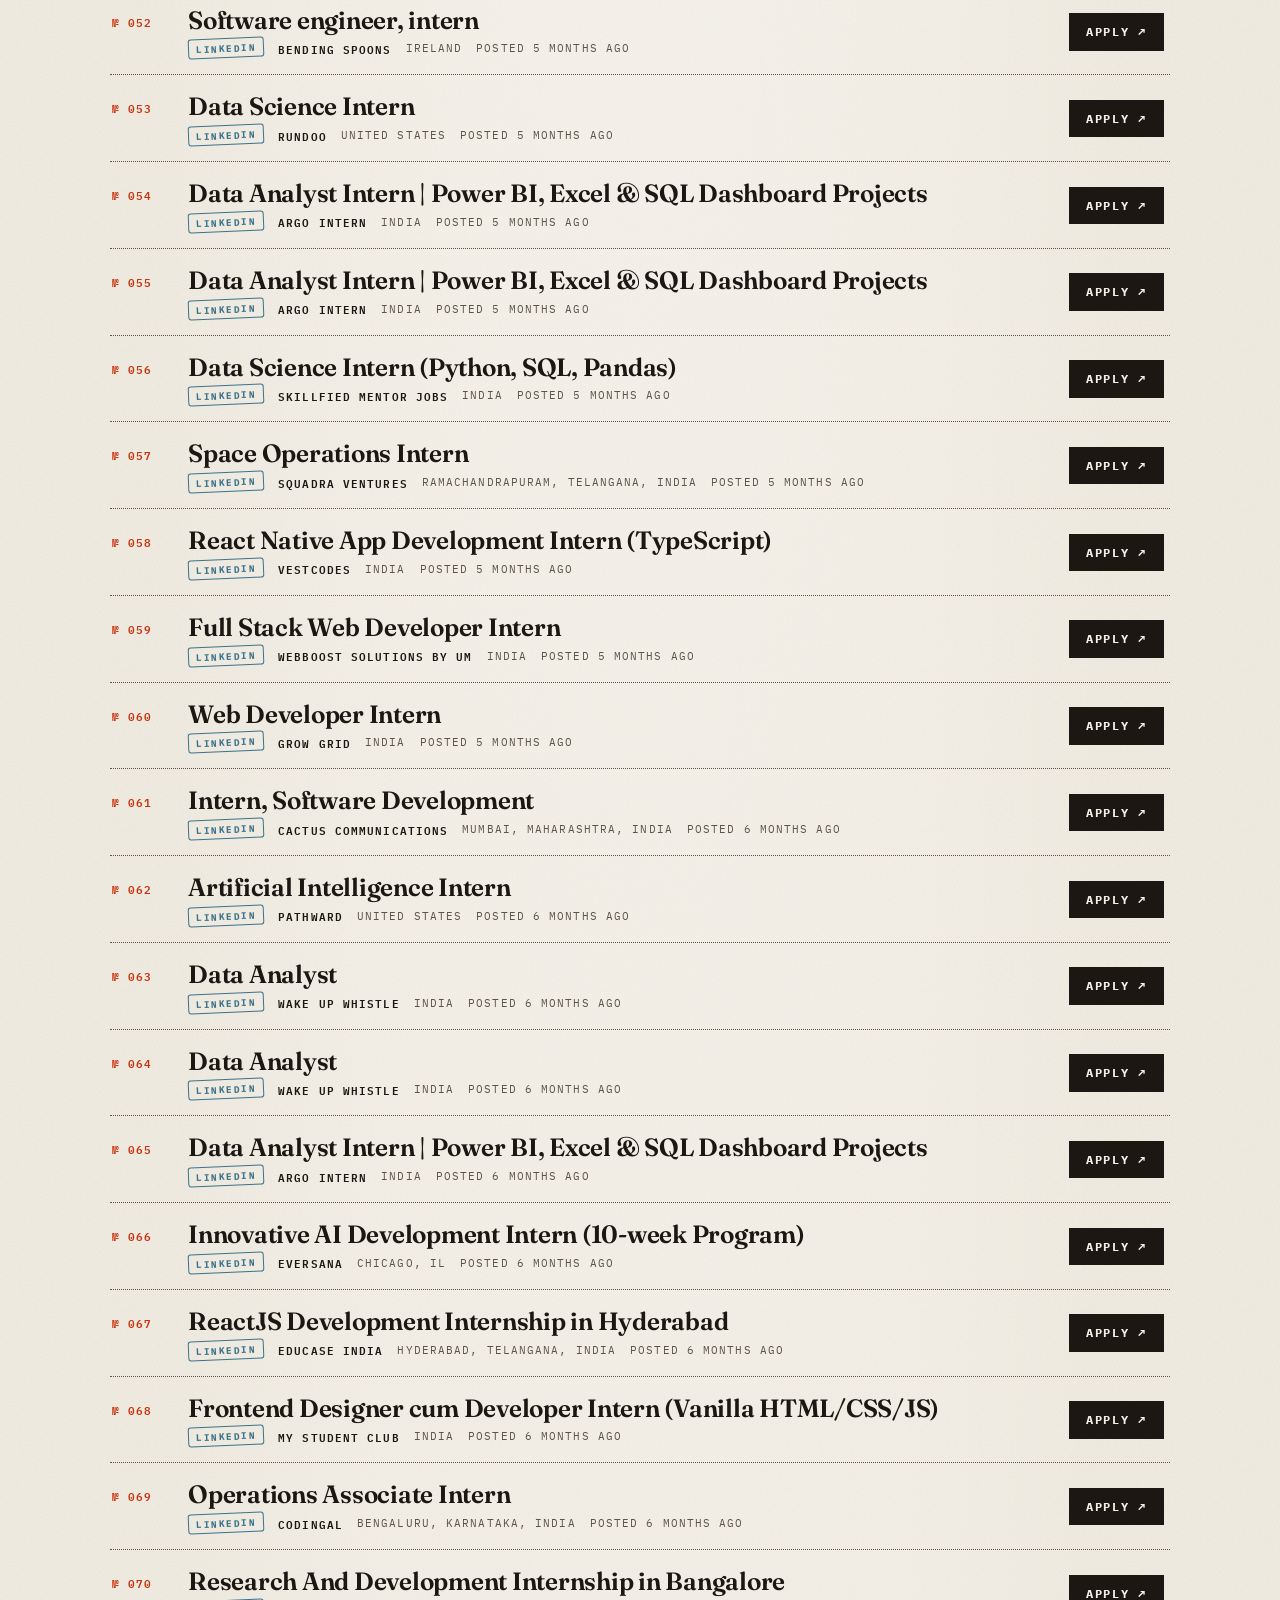
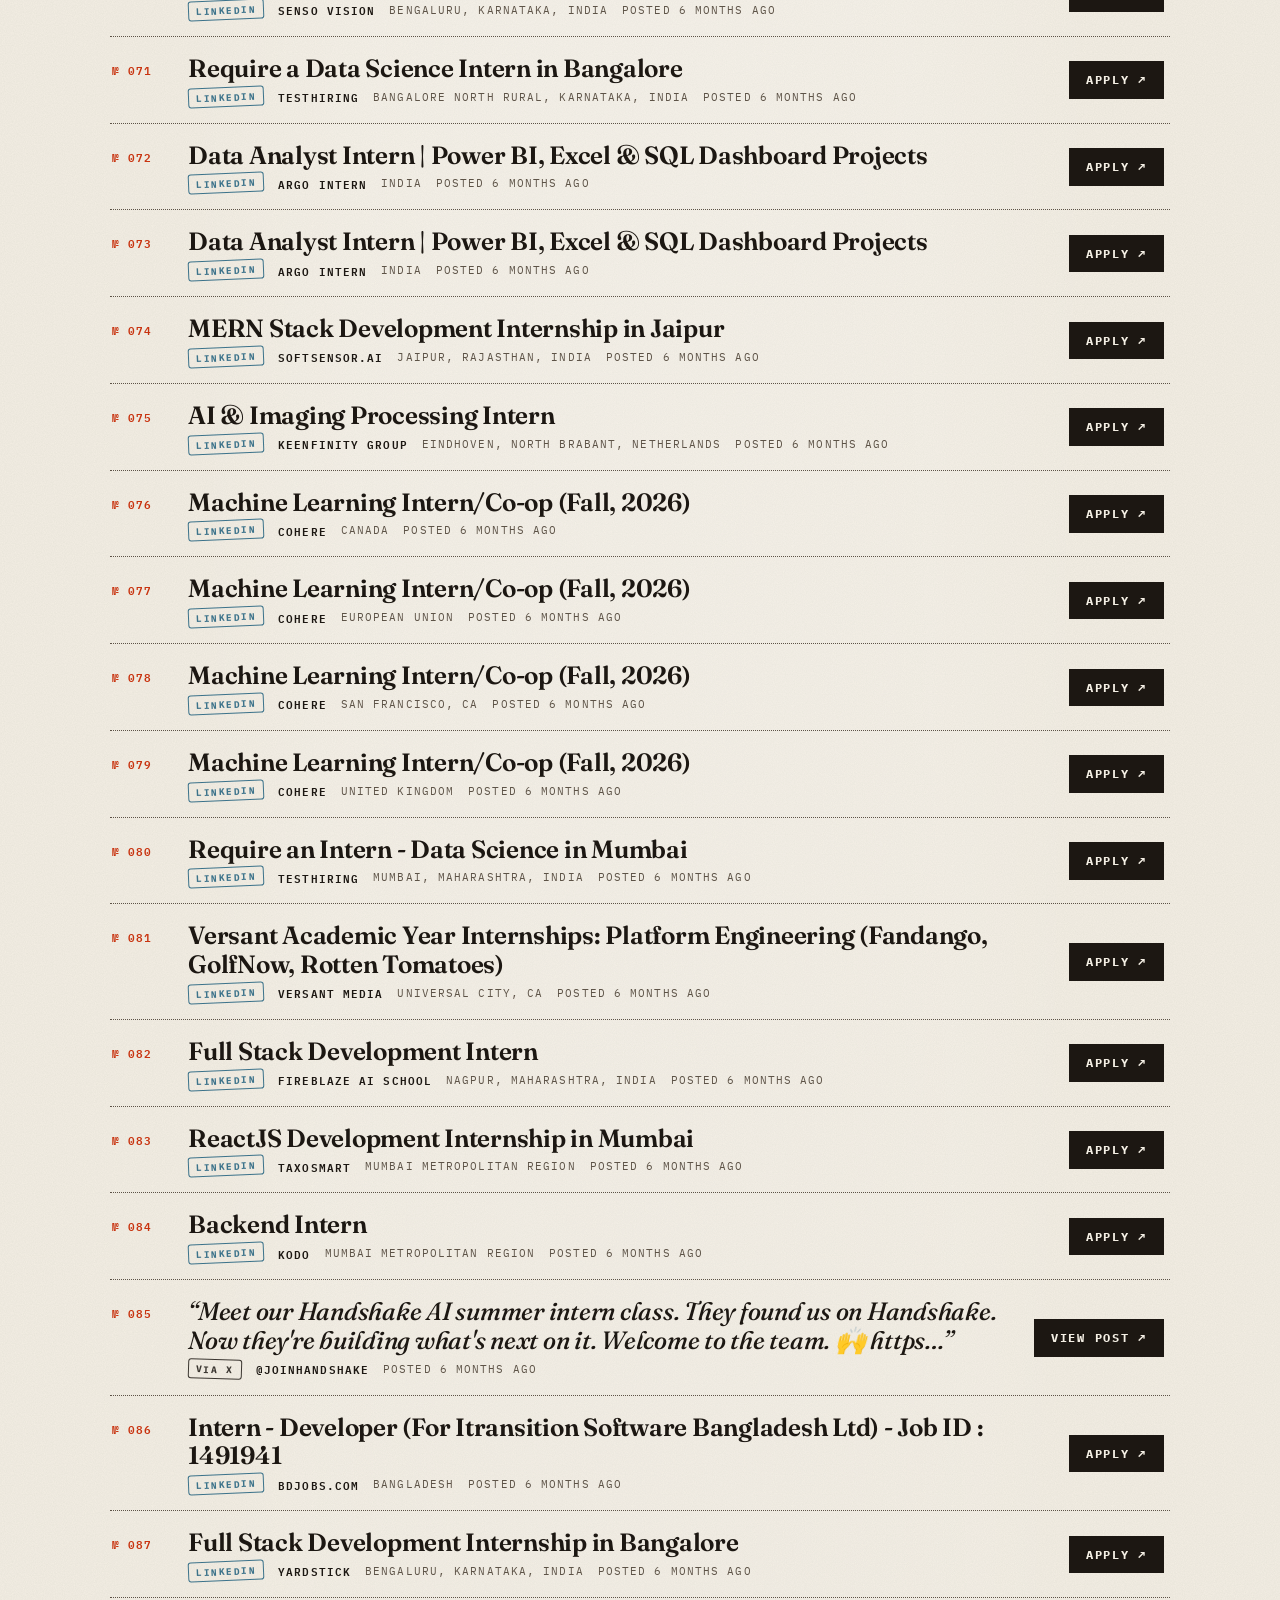
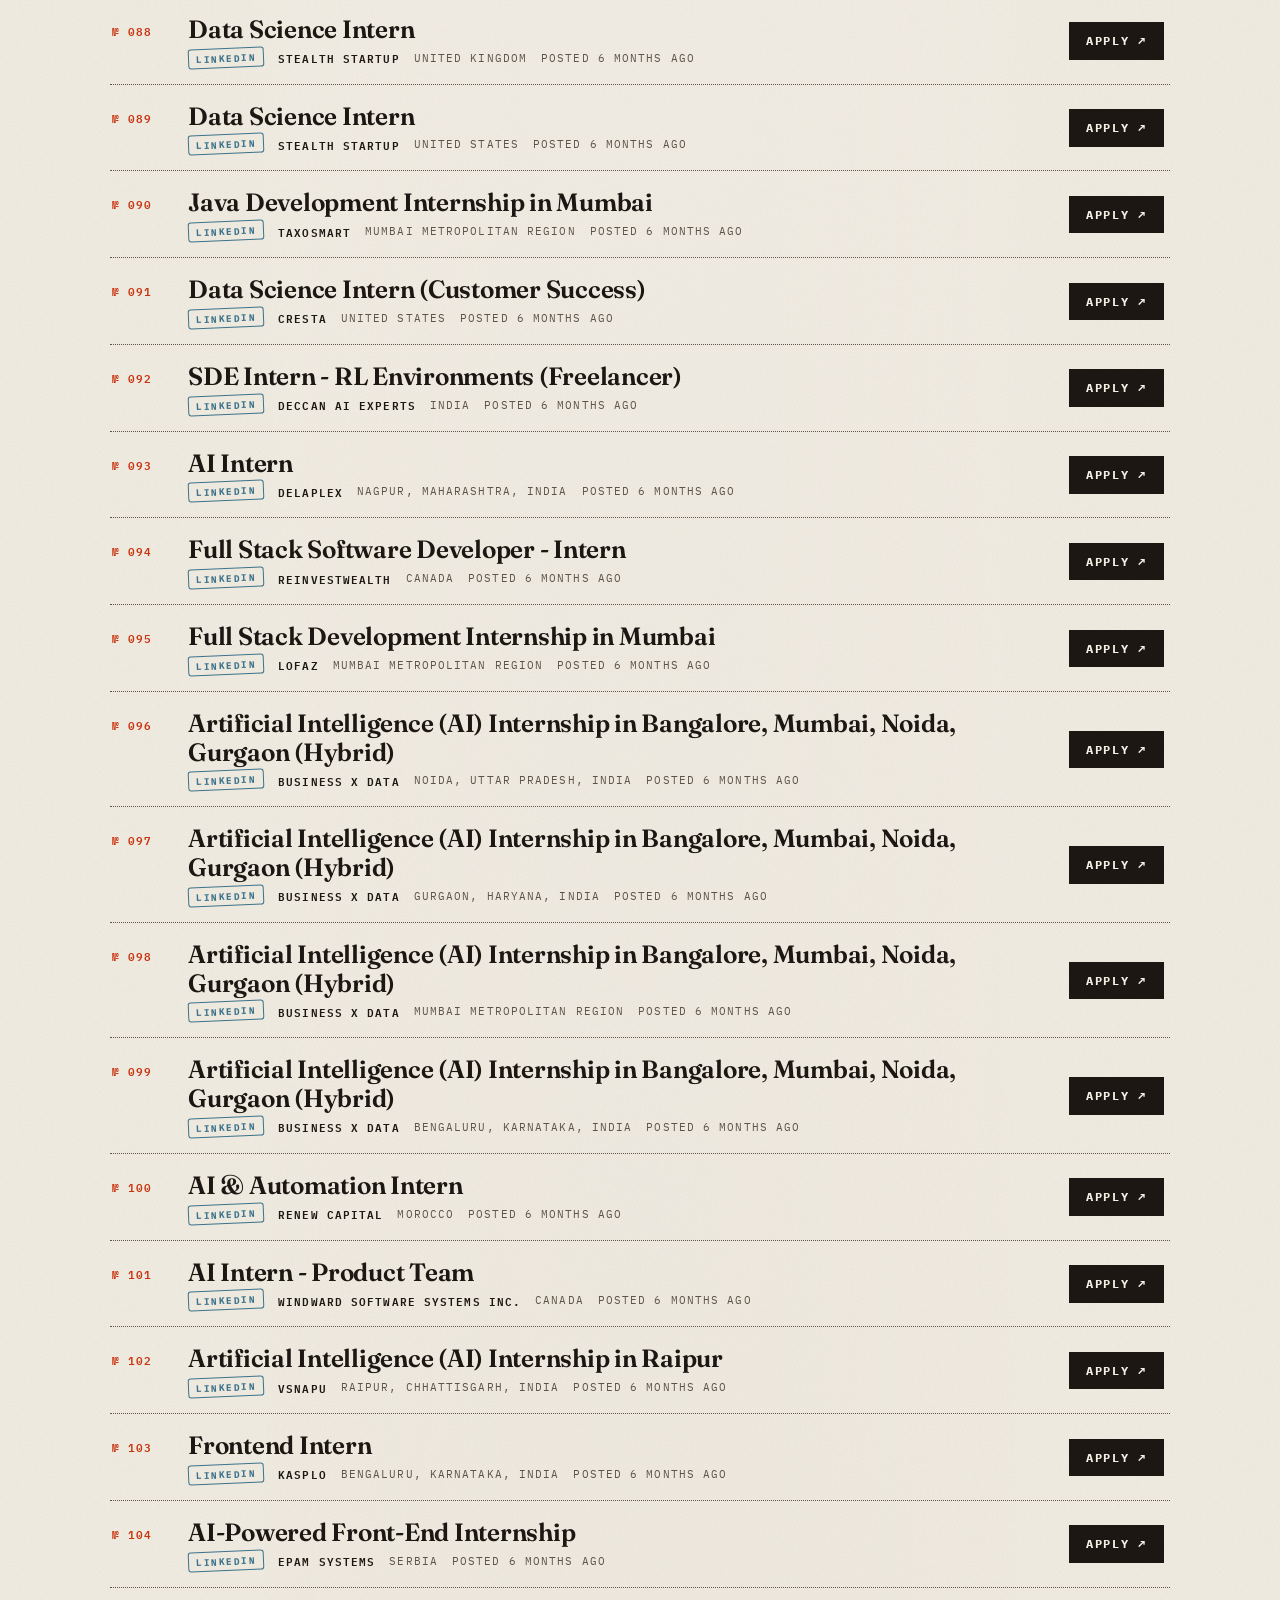
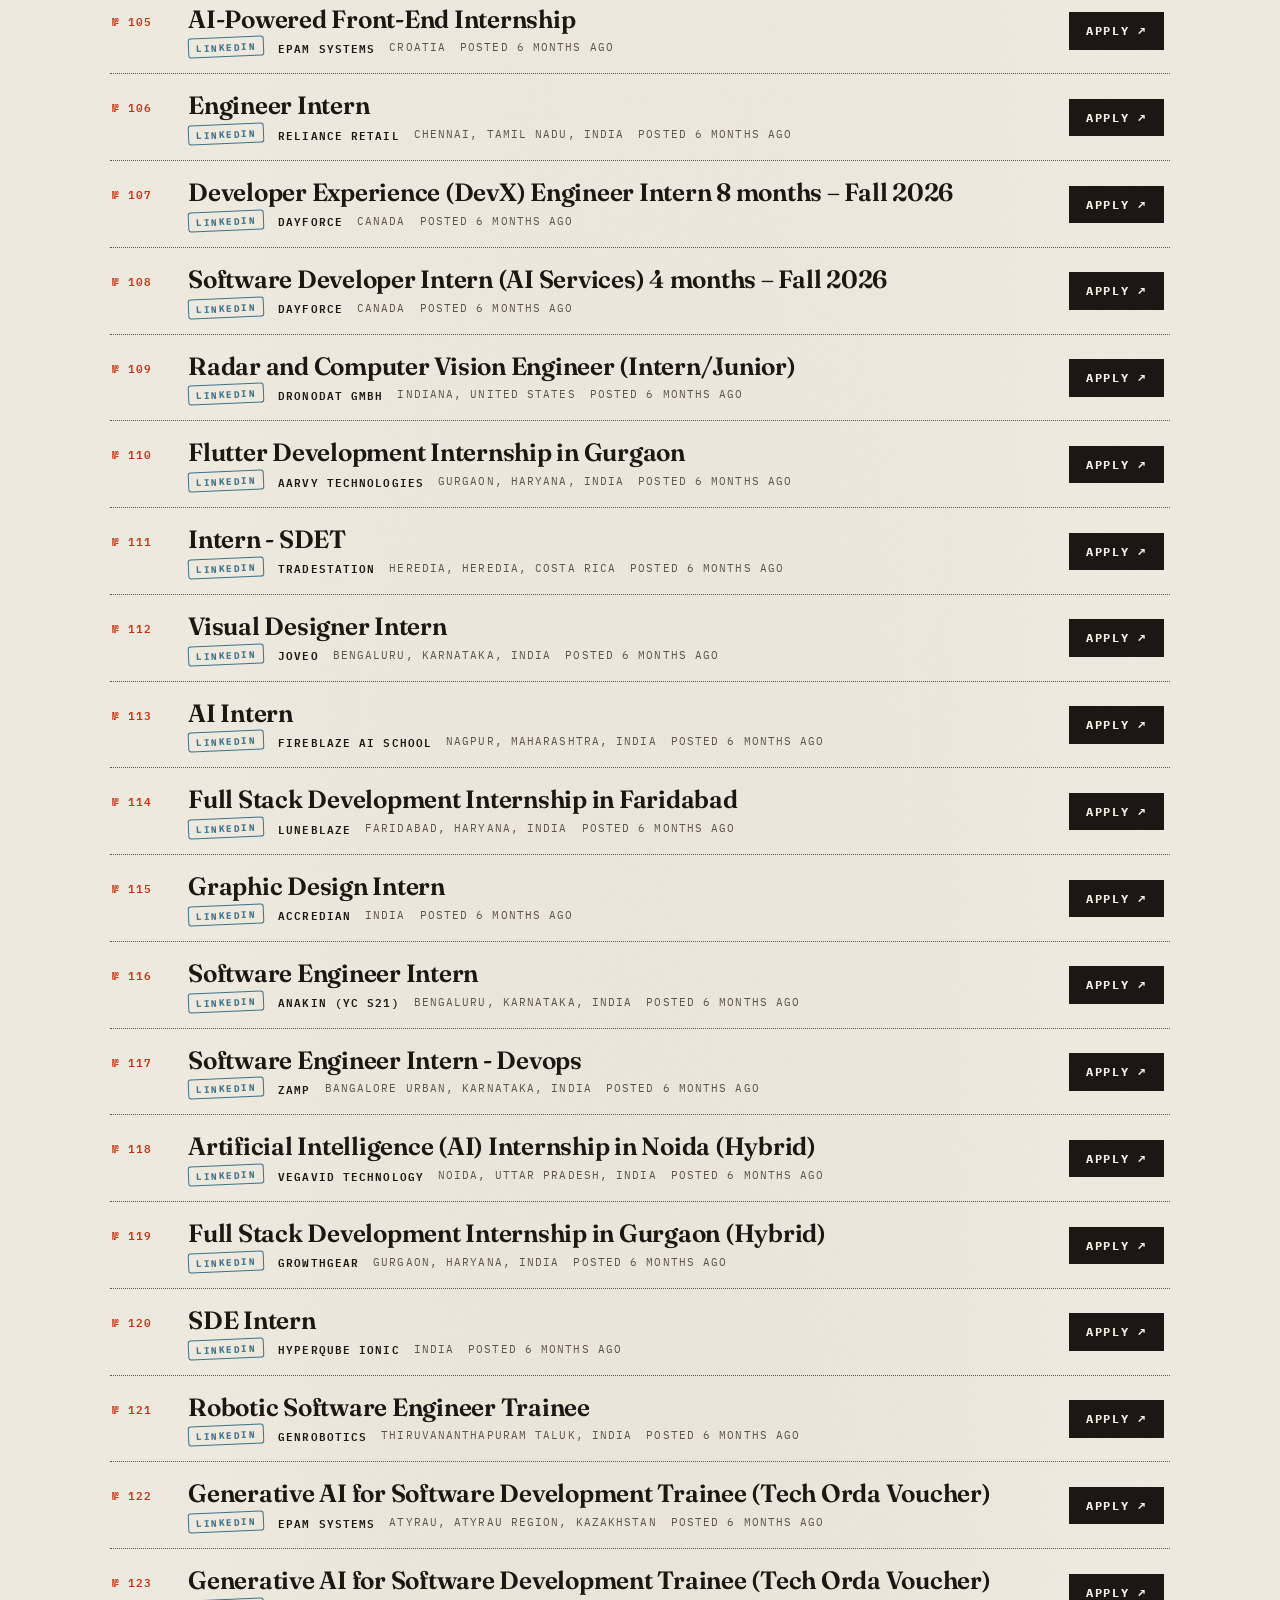
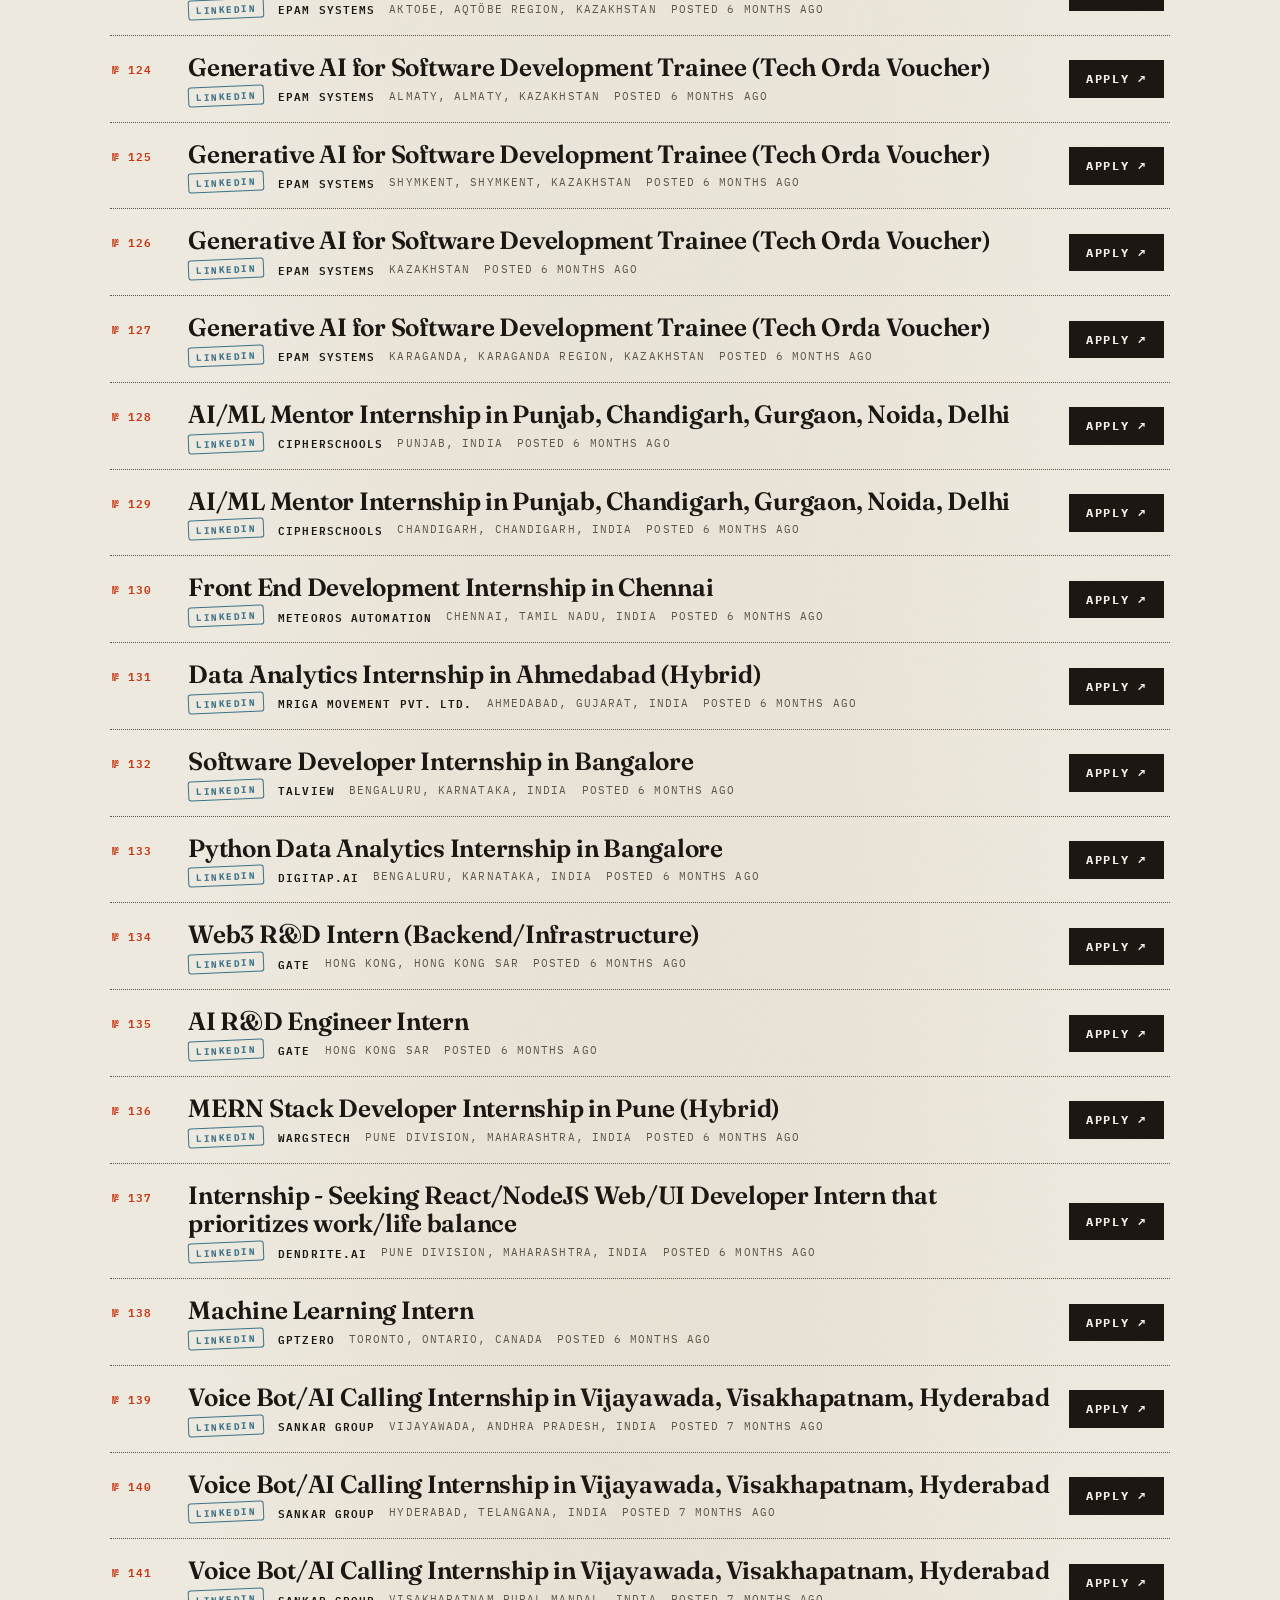
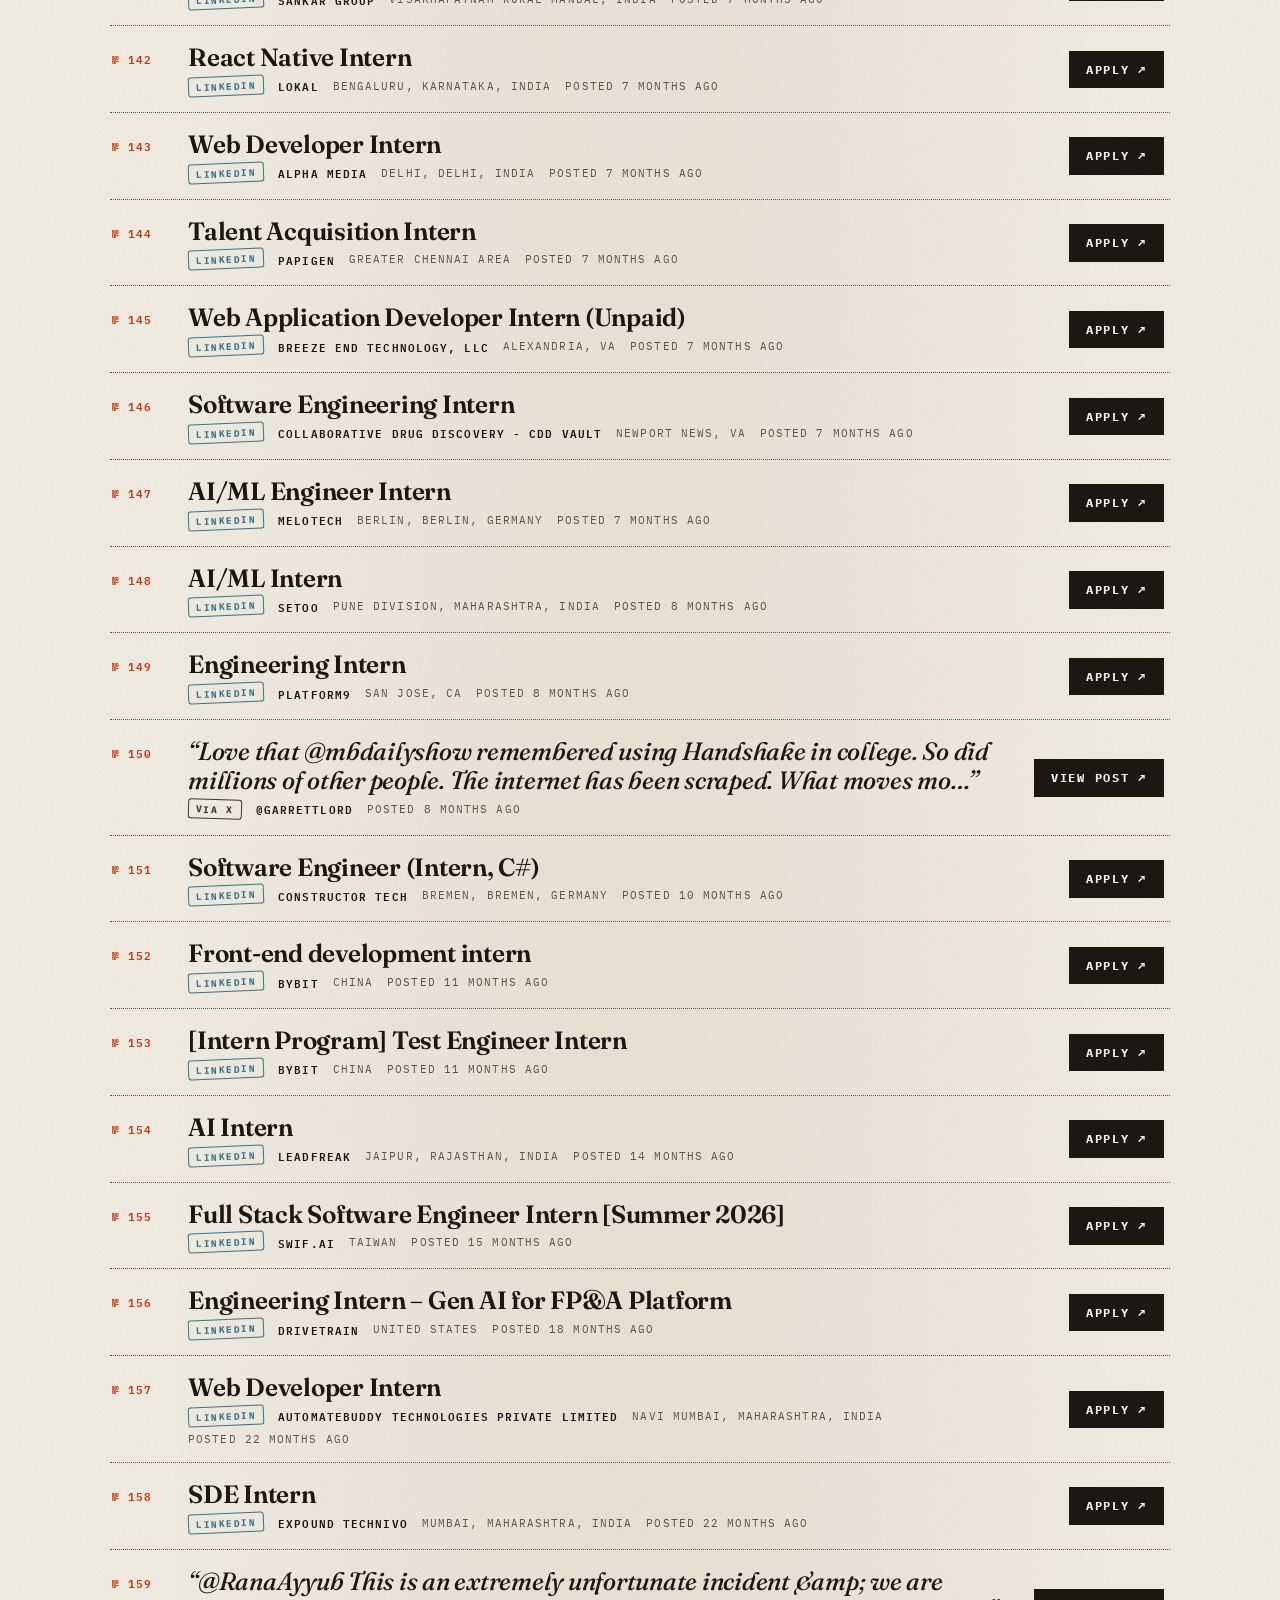
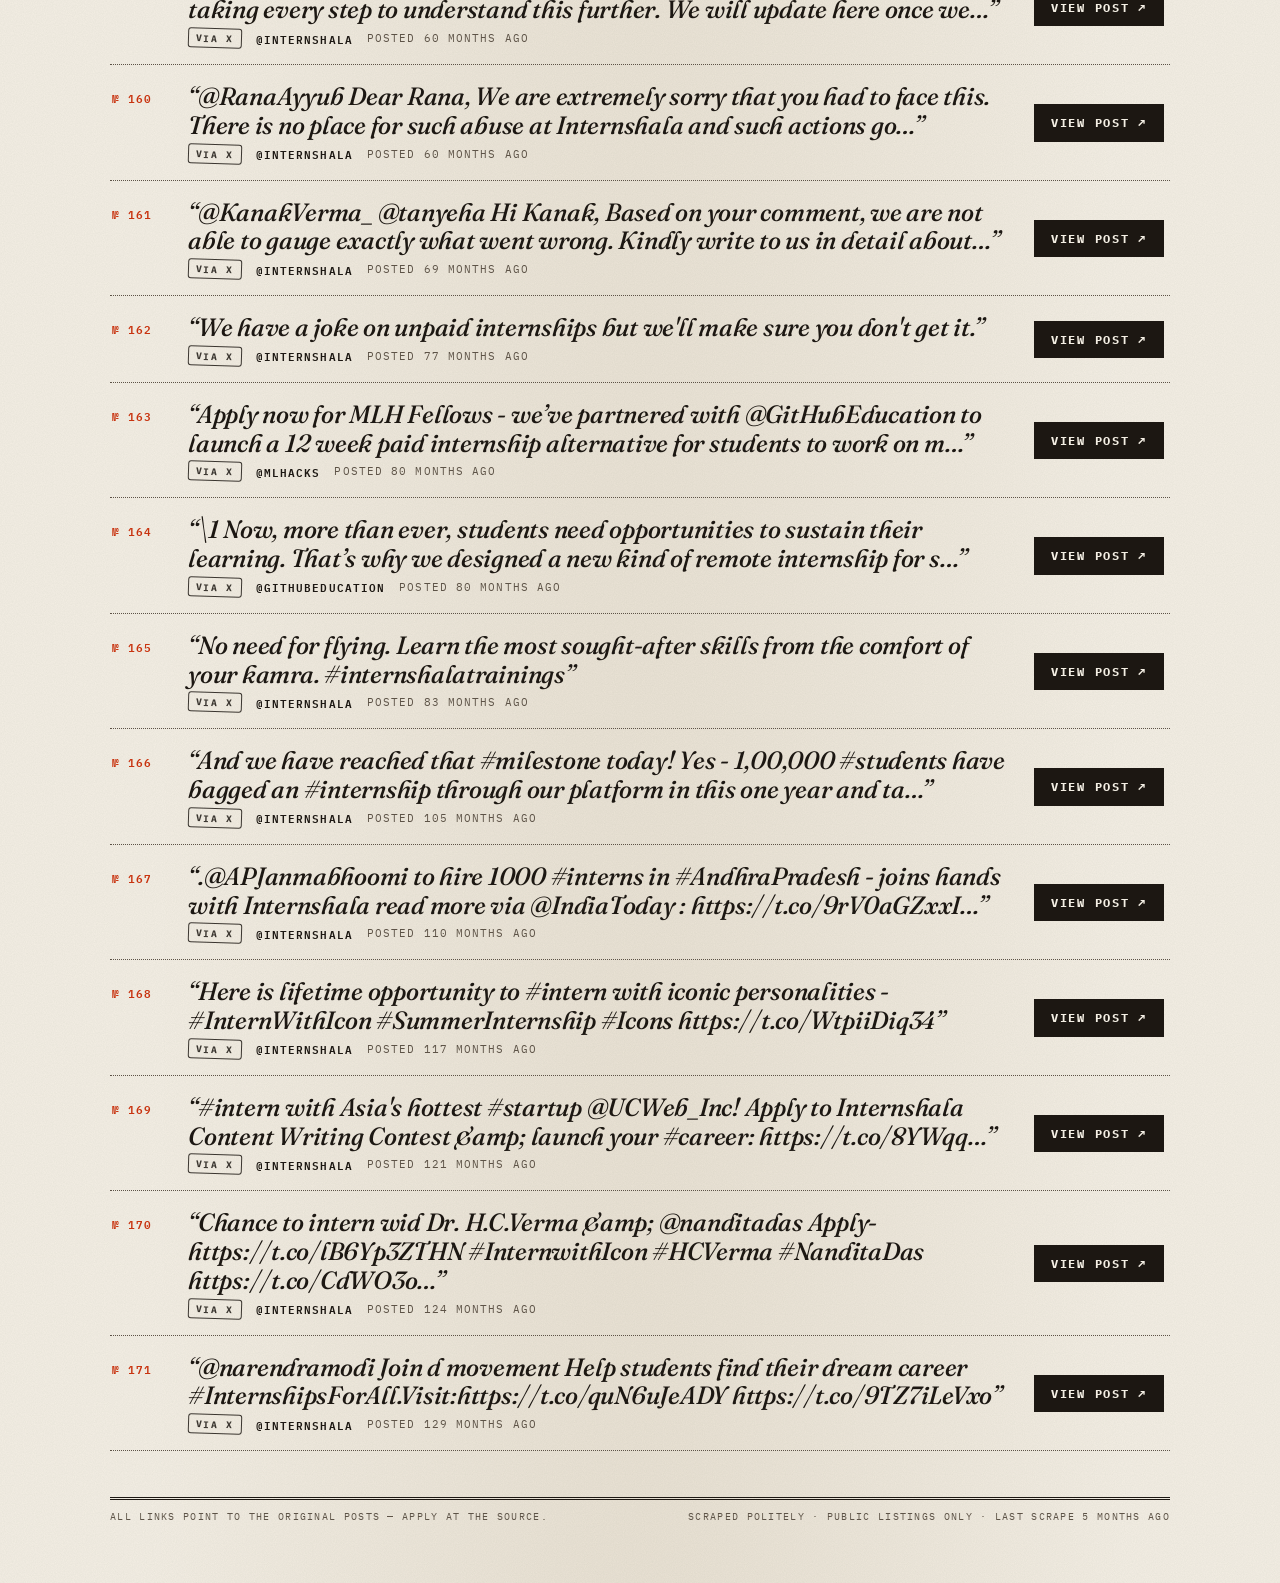
==== commit b97dc398: "Add LinkedIn feed-post source via ddgs web search Public linkedin.com/posts pages are search-indexed" ====
--- a/static/index.html
+++ b/static/index.html
@@ -19,8 +19,9 @@
   </div>
   <h1 class="masthead-title">The&nbsp;Intern&nbsp;Wire</h1>
   <p class="masthead-tagline">
-    INTERNSHIPS SCRAPED FRESH FROM <b>LINKEDIN</b> &amp; <b>X / TWITTER</b>
-    &nbsp;·&nbsp; NO LOGIN, NO SIGNUP — EVERY LISTING LINKS TO THE ORIGINAL POST
+    INTERNSHIPS SCRAPED FRESH FROM <b>LINKEDIN JOBS</b>, <b>LINKEDIN POSTS</b>
+    &amp; <b>X / TWITTER</b> &nbsp;·&nbsp; NO LOGIN, NO SIGNUP — EVERY LISTING
+    LINKS TO THE ORIGINAL POST
   </p>
 </header>
 
@@ -32,8 +33,9 @@
 
   <div class="chips" id="source-chips" role="group" aria-label="source filter">
     <button class="chip is-active" data-source="">ALL</button>
-    <button class="chip" data-source="linkedin">LINKEDIN</button>
-    <button class="chip" data-source="twitter">X&nbsp;/&nbsp;TWITTER</button>
+    <button class="chip" data-source="linkedin">LI&nbsp;JOBS</button>
+    <button class="chip" data-source="linkedin-post">LI&nbsp;POSTS</button>
+    <button class="chip" data-source="twitter">X</button>
   </div>
 
   <select id="days" aria-label="freshness">
--- a/static/style.css
+++ b/static/style.css
@@ -256,6 +256,7 @@
   opacity: .85;
 }
 .stamp.linkedin { color: var(--li-ink); }
+.stamp.lipost   { color: var(--red); transform: rotate(-1.6deg); }
 .stamp.twitter  { color: var(--ink); transform: rotate(1.8deg); }
 
 .apply {
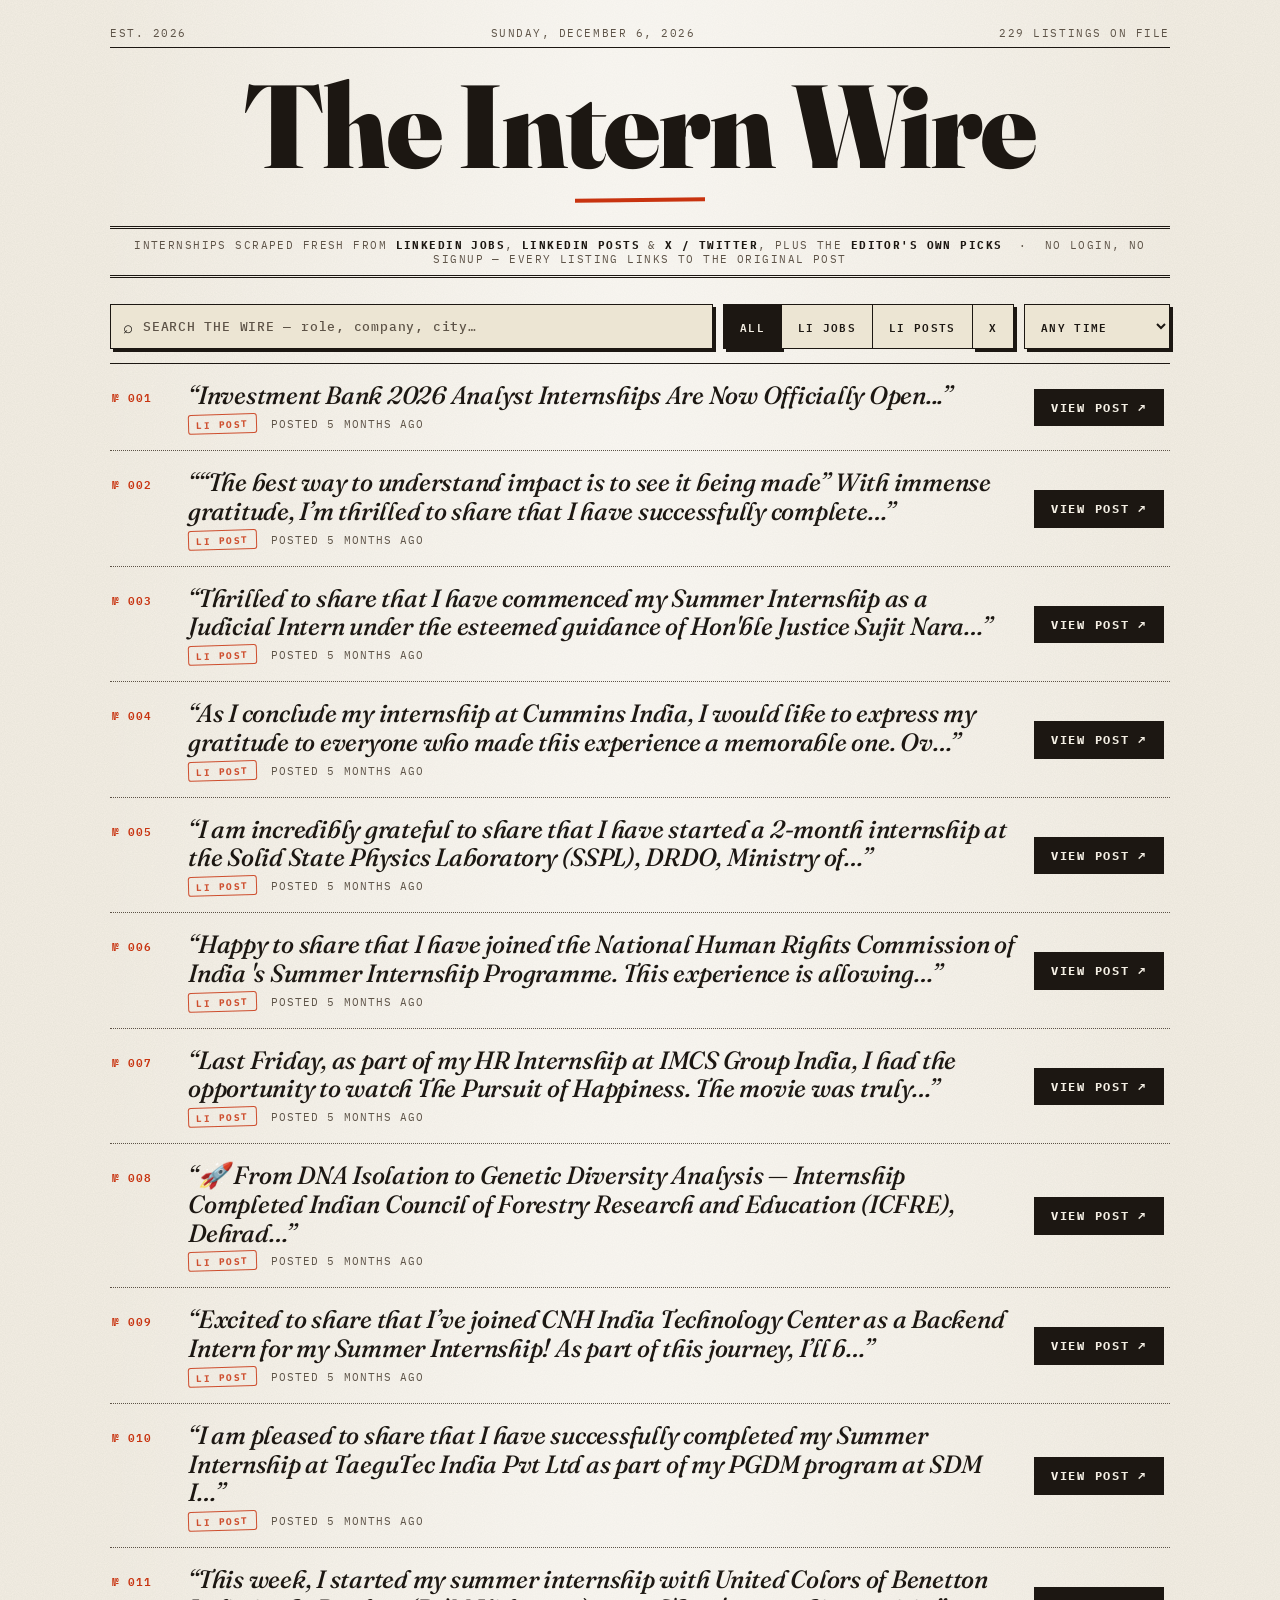
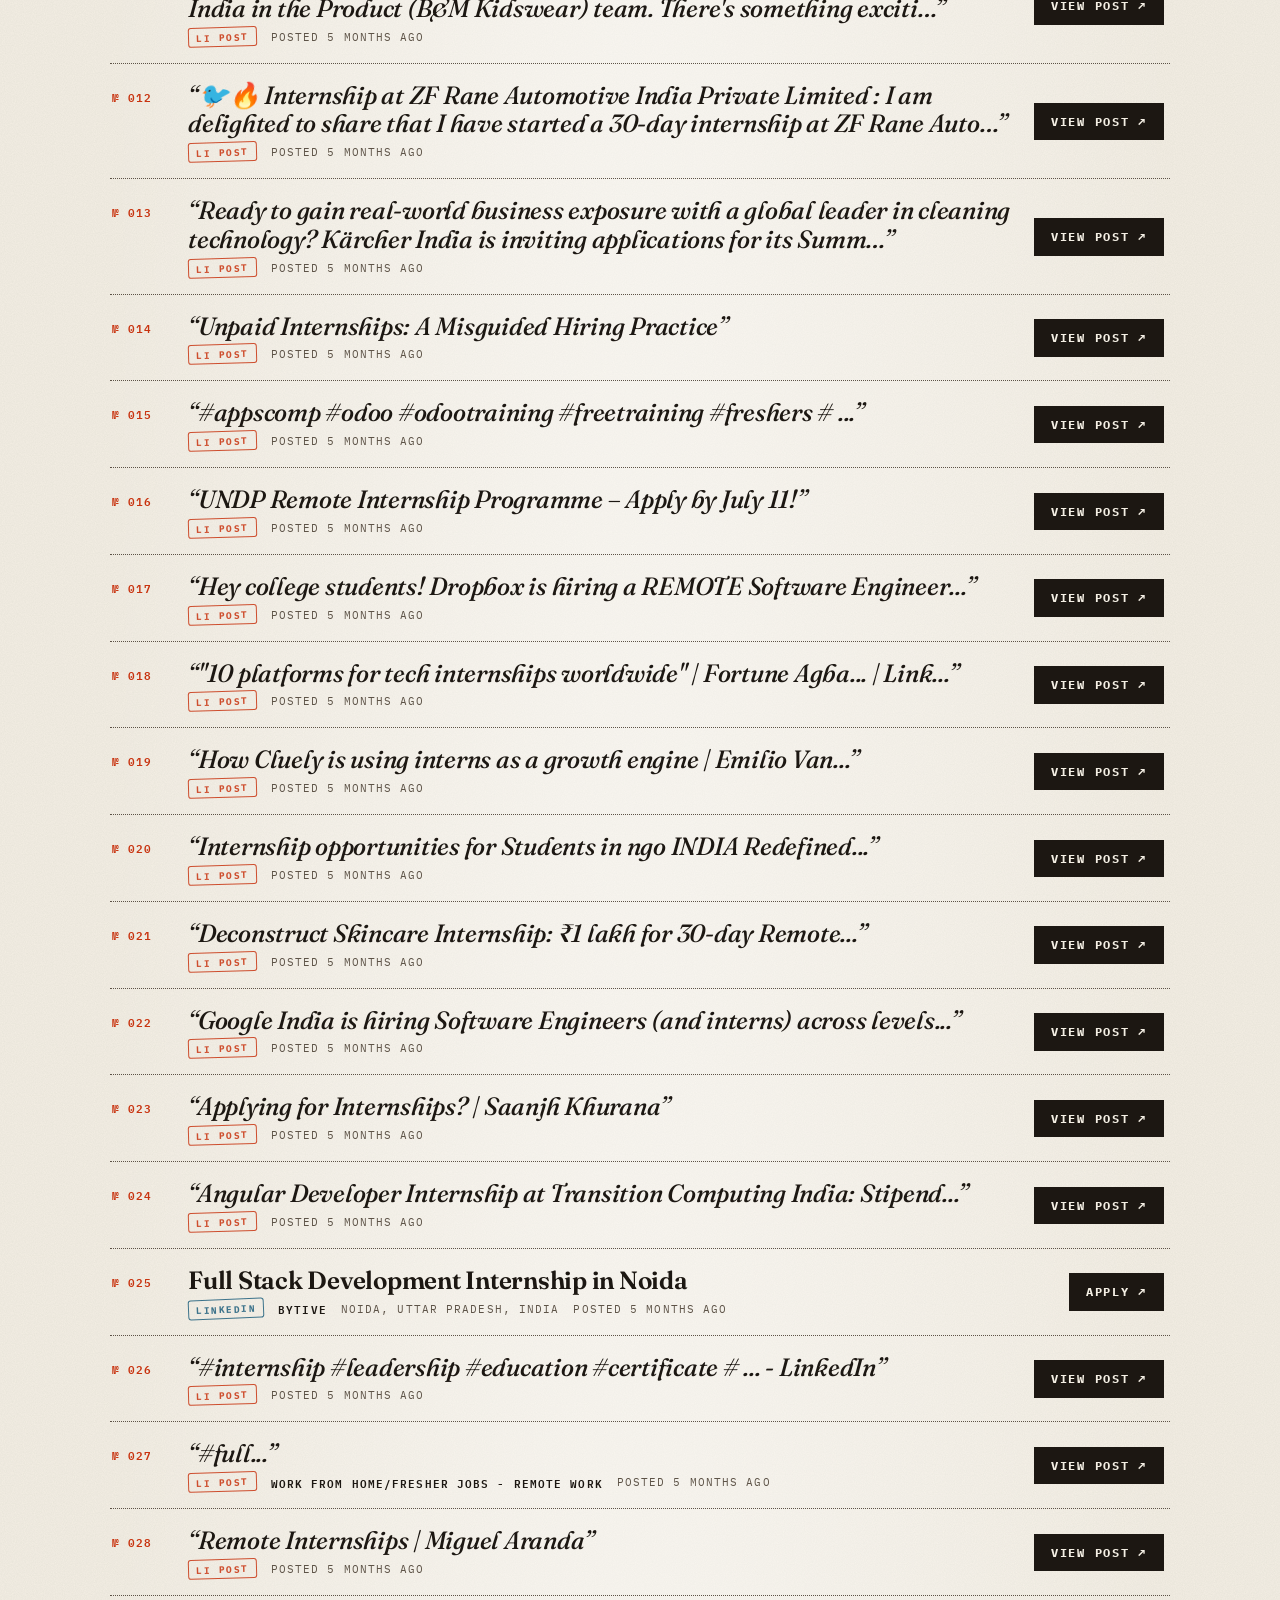
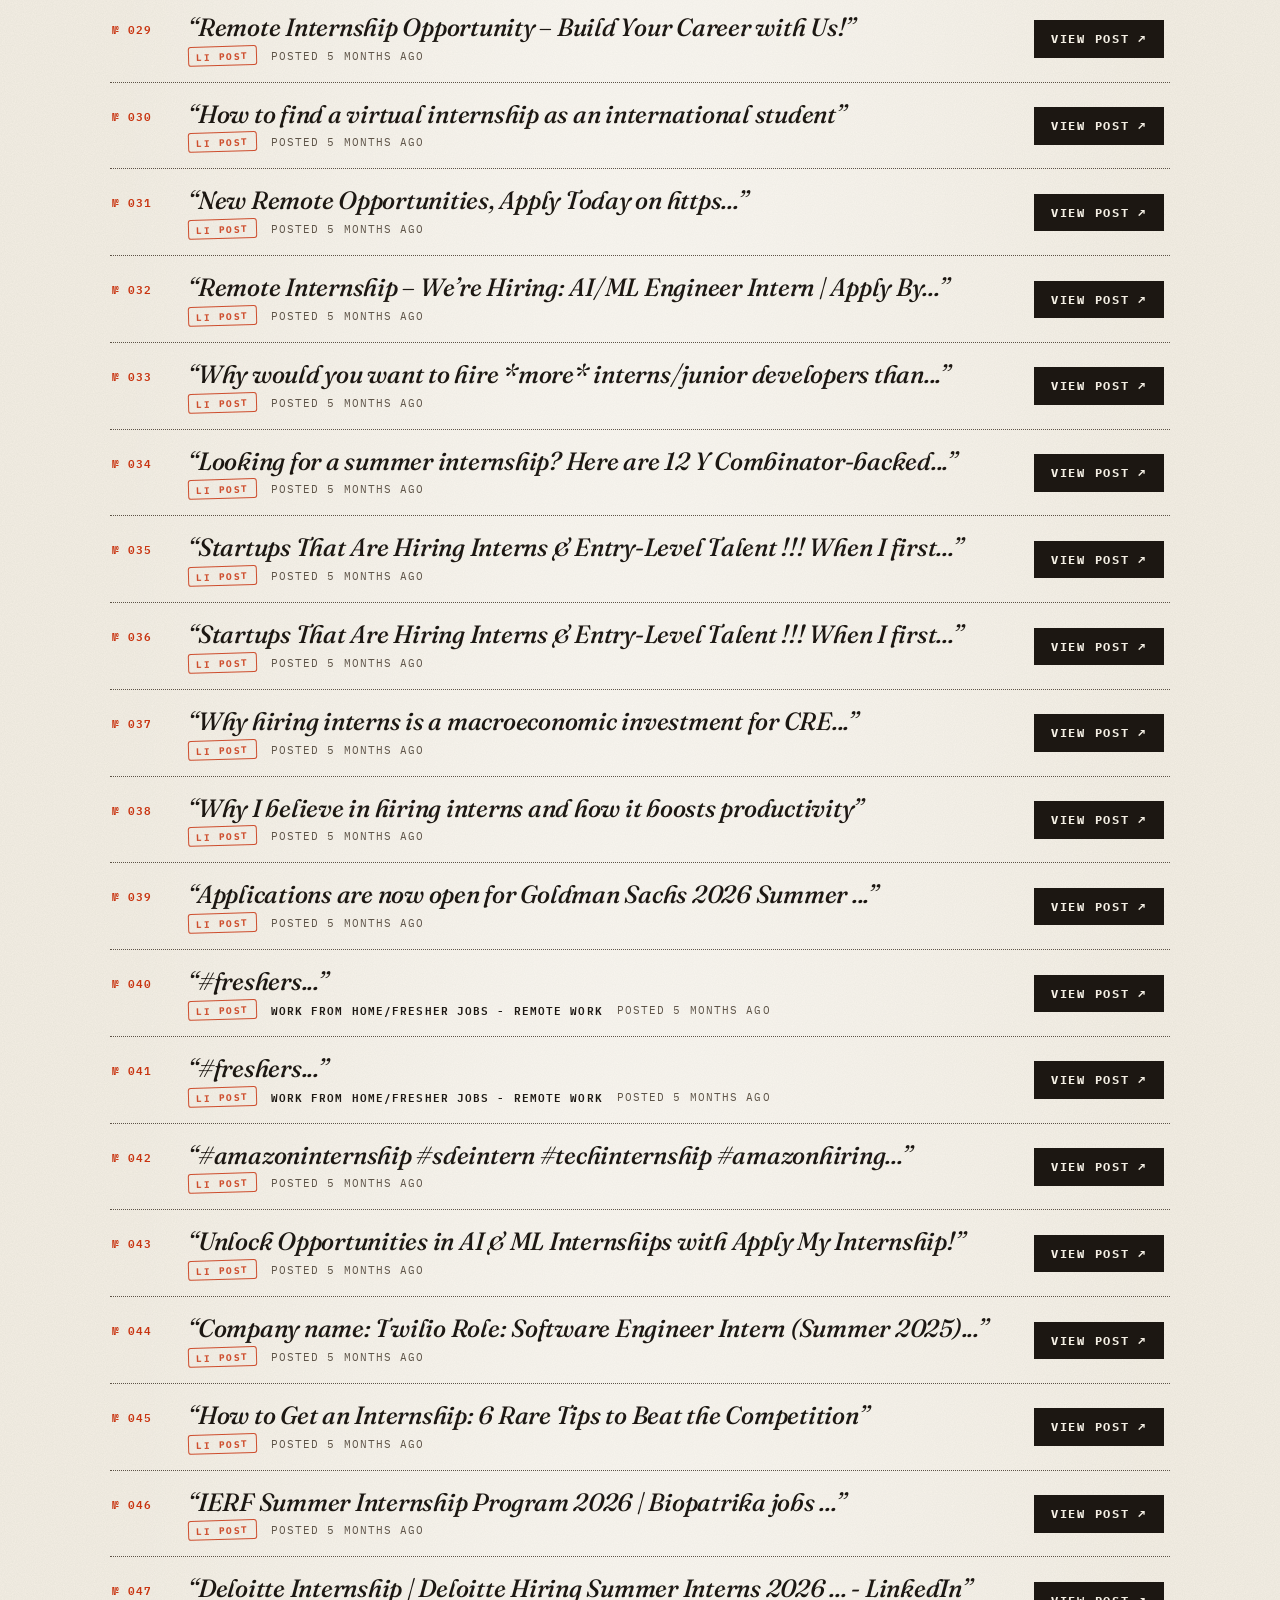
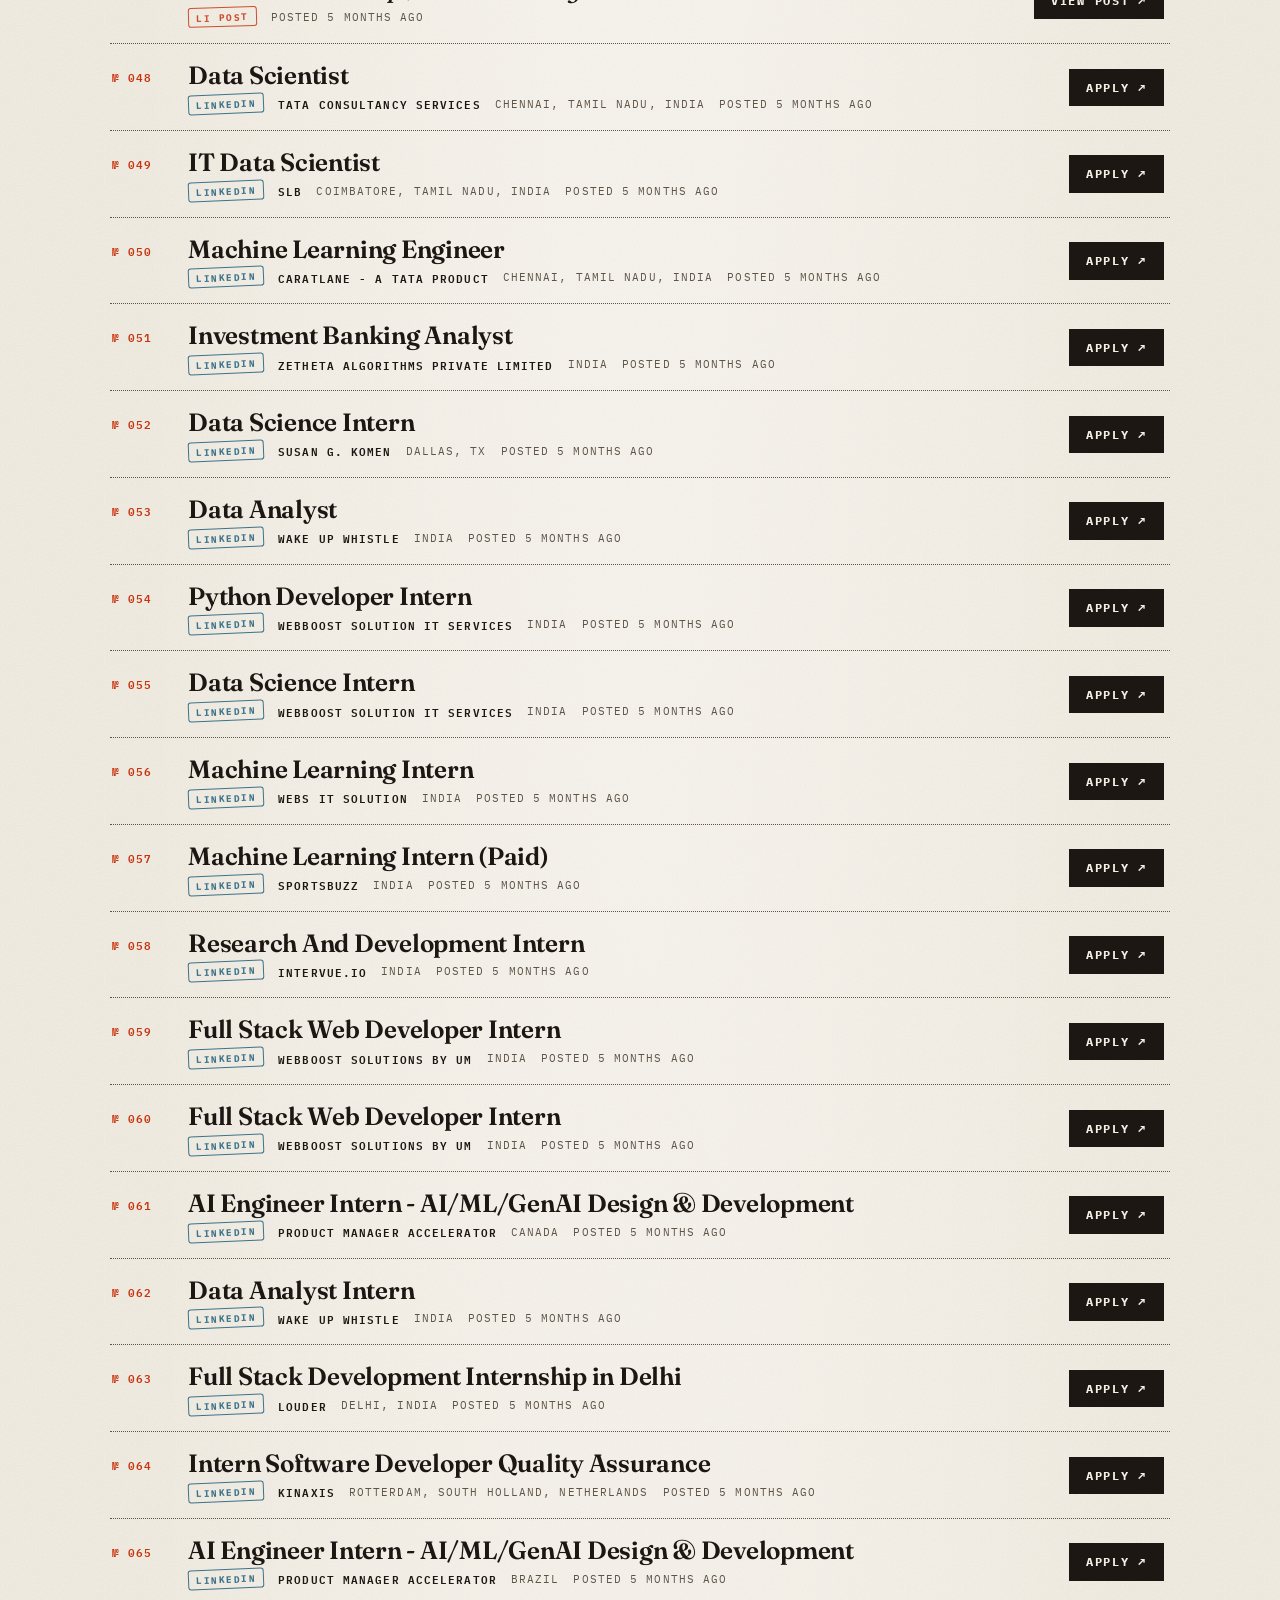
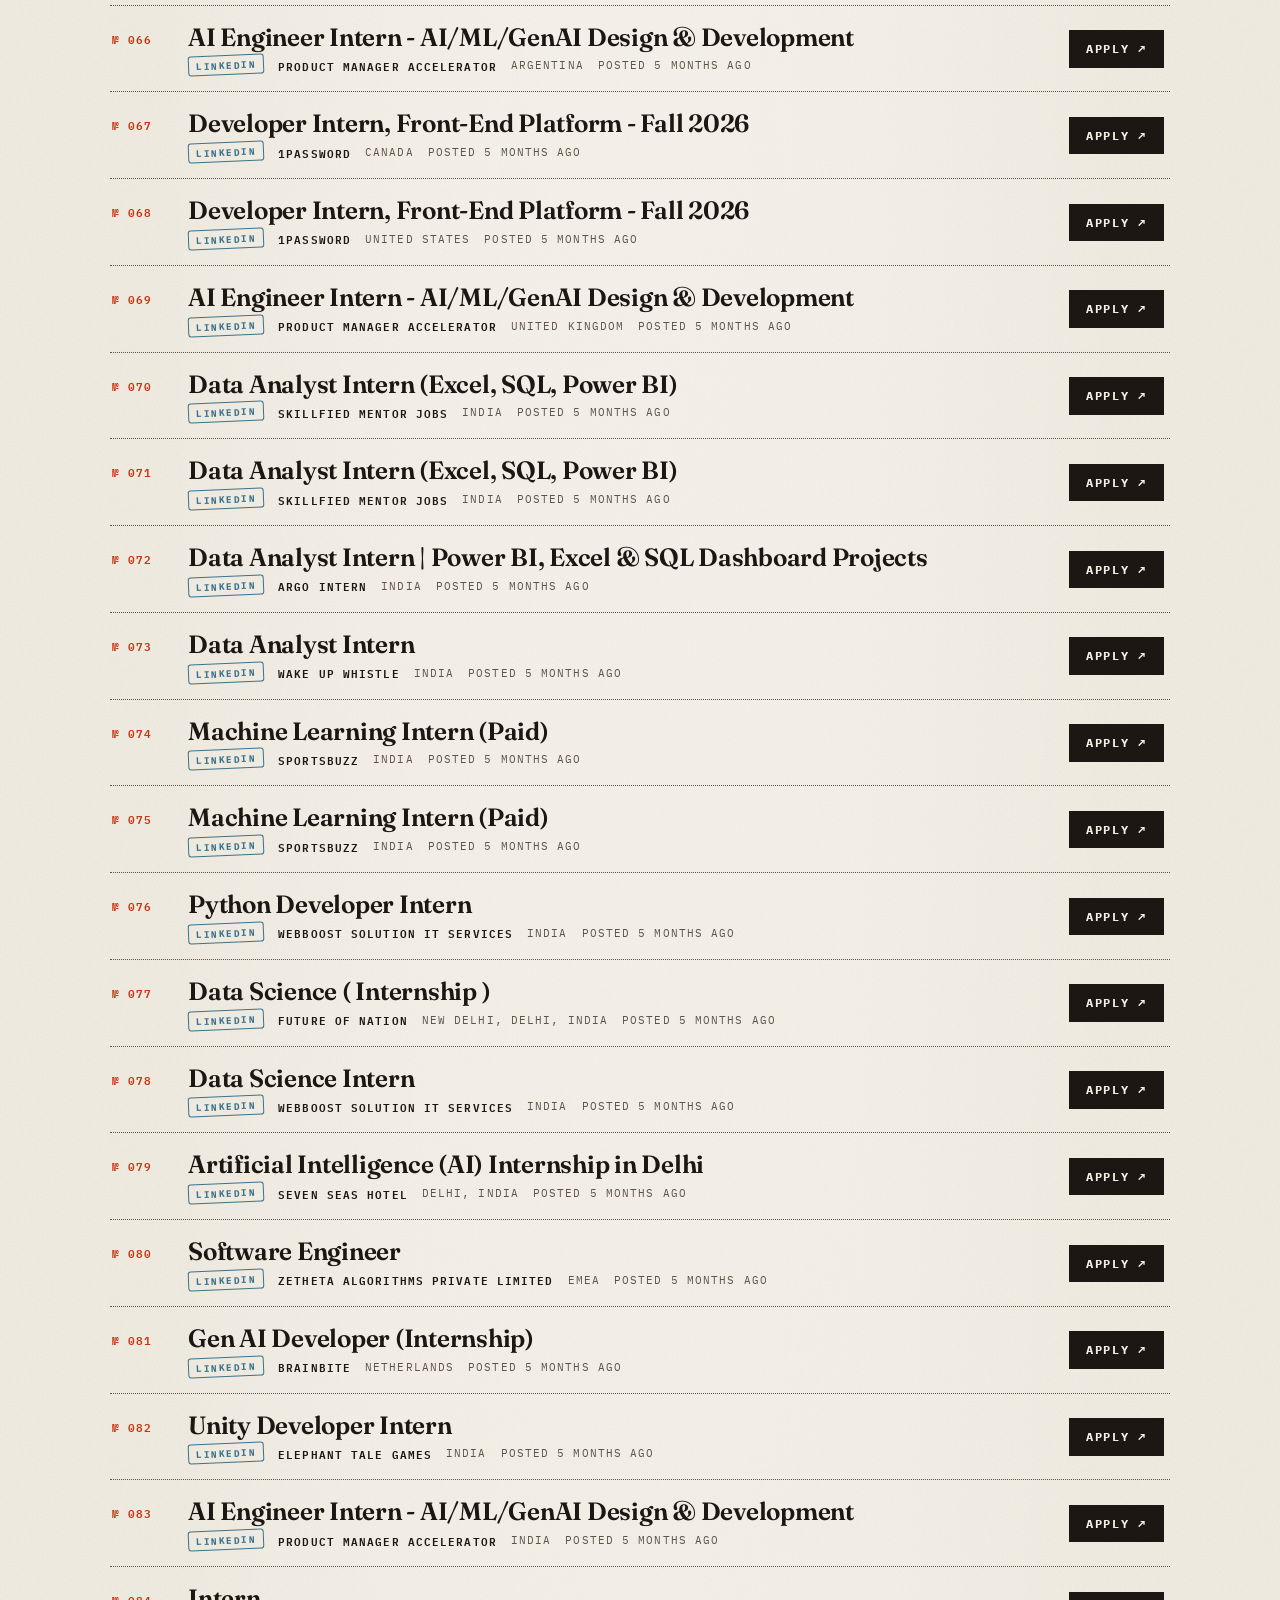
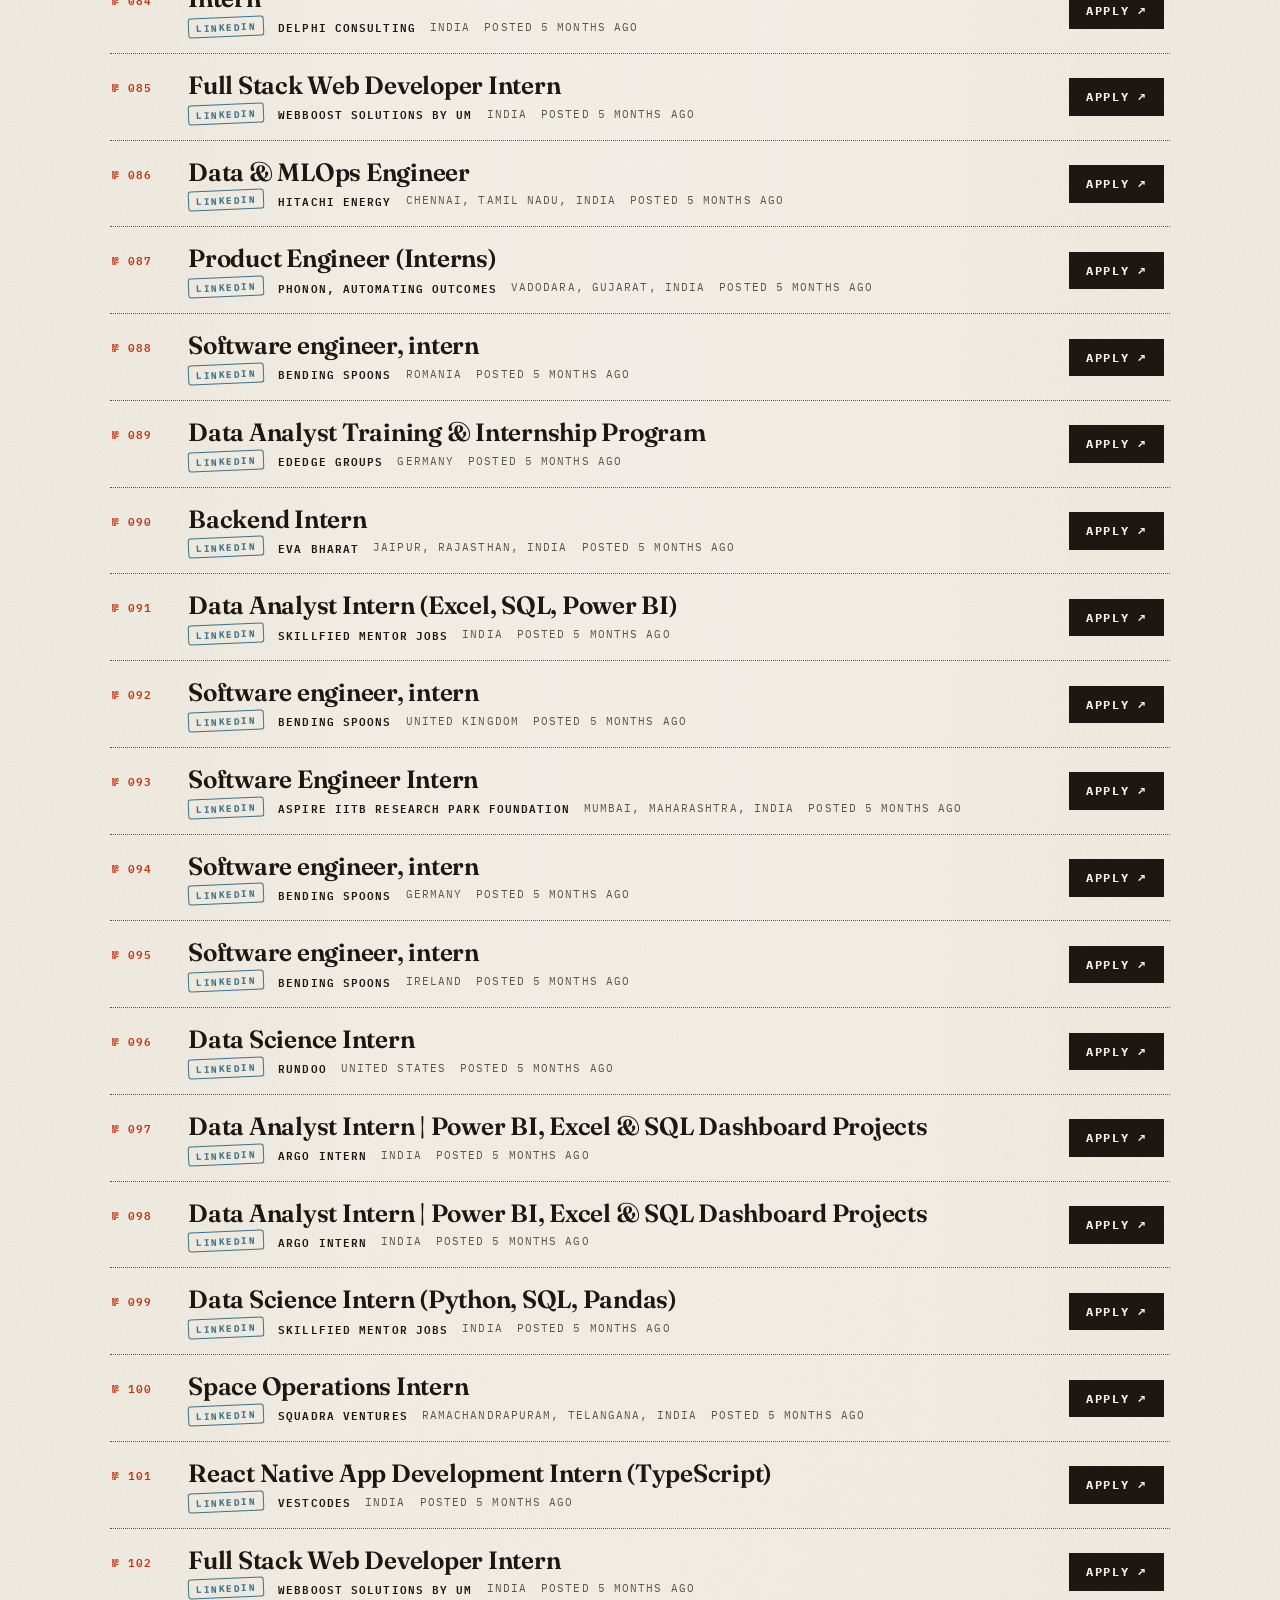
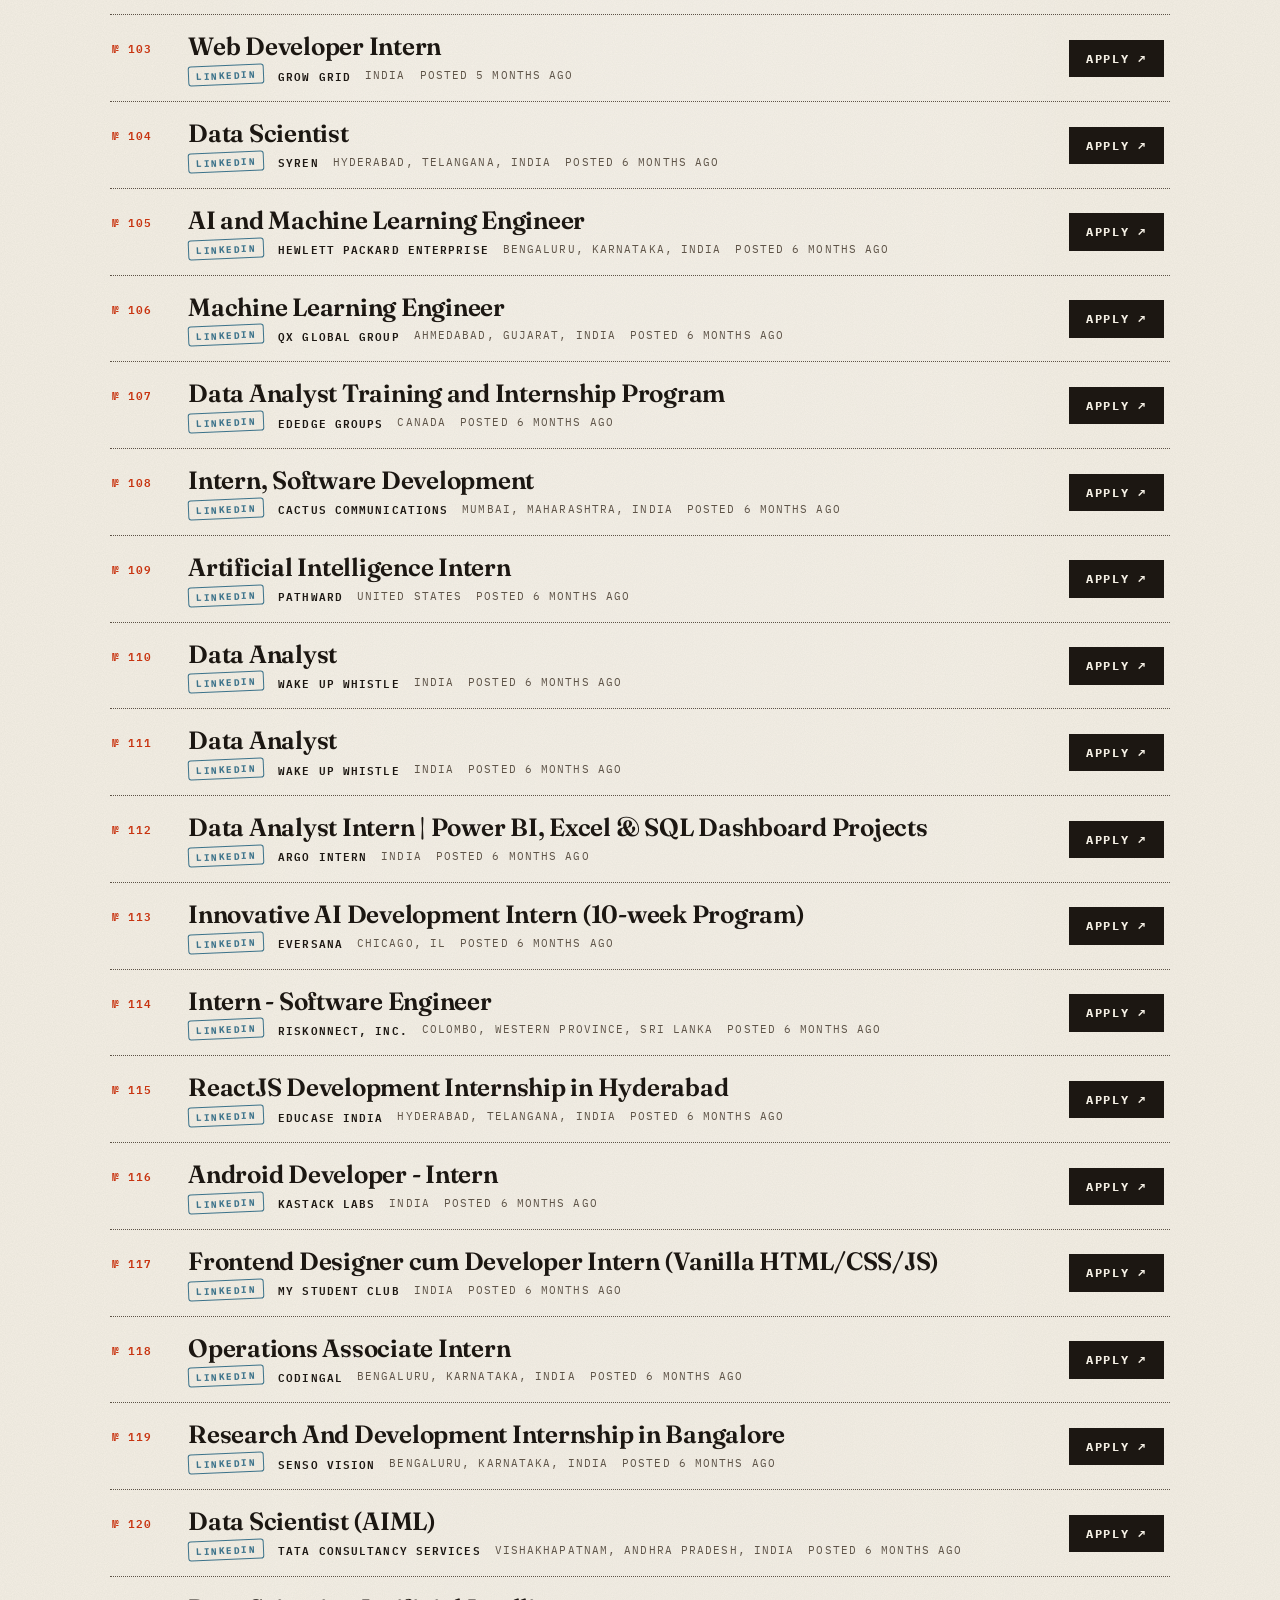
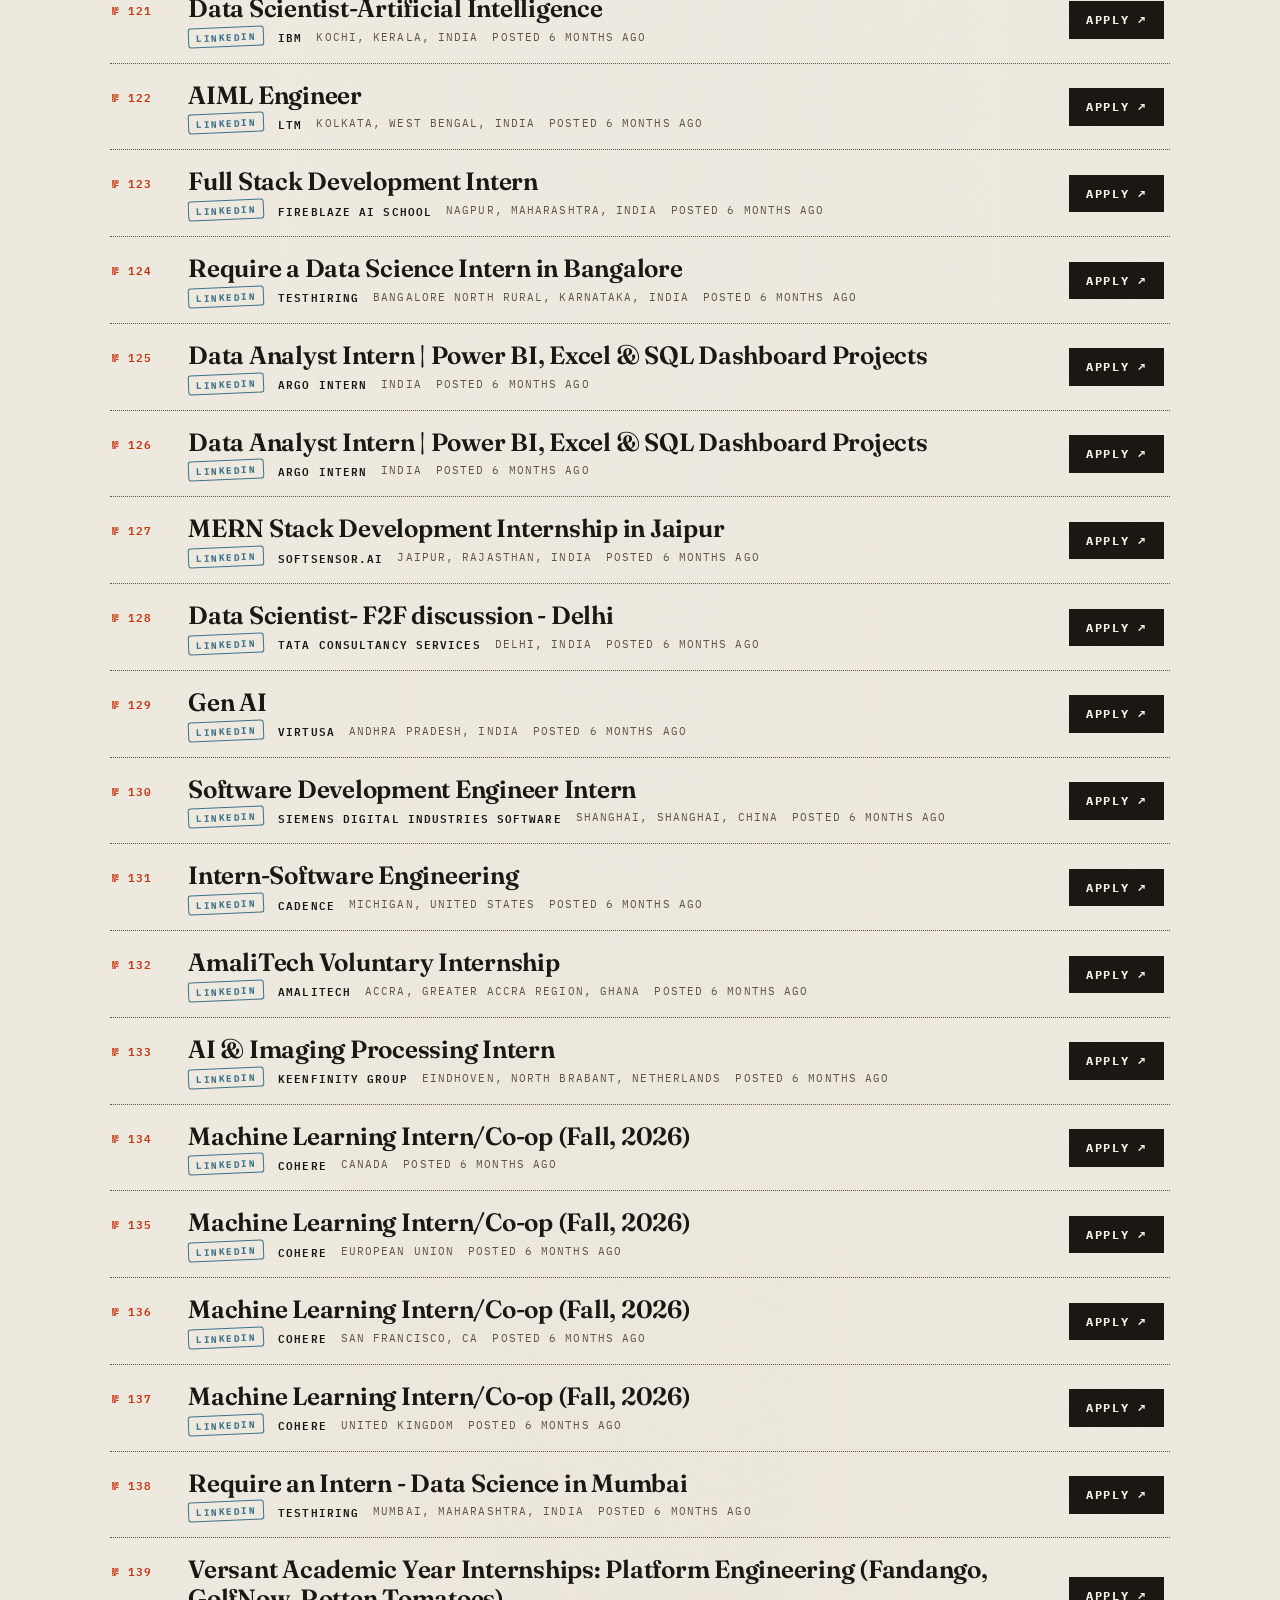
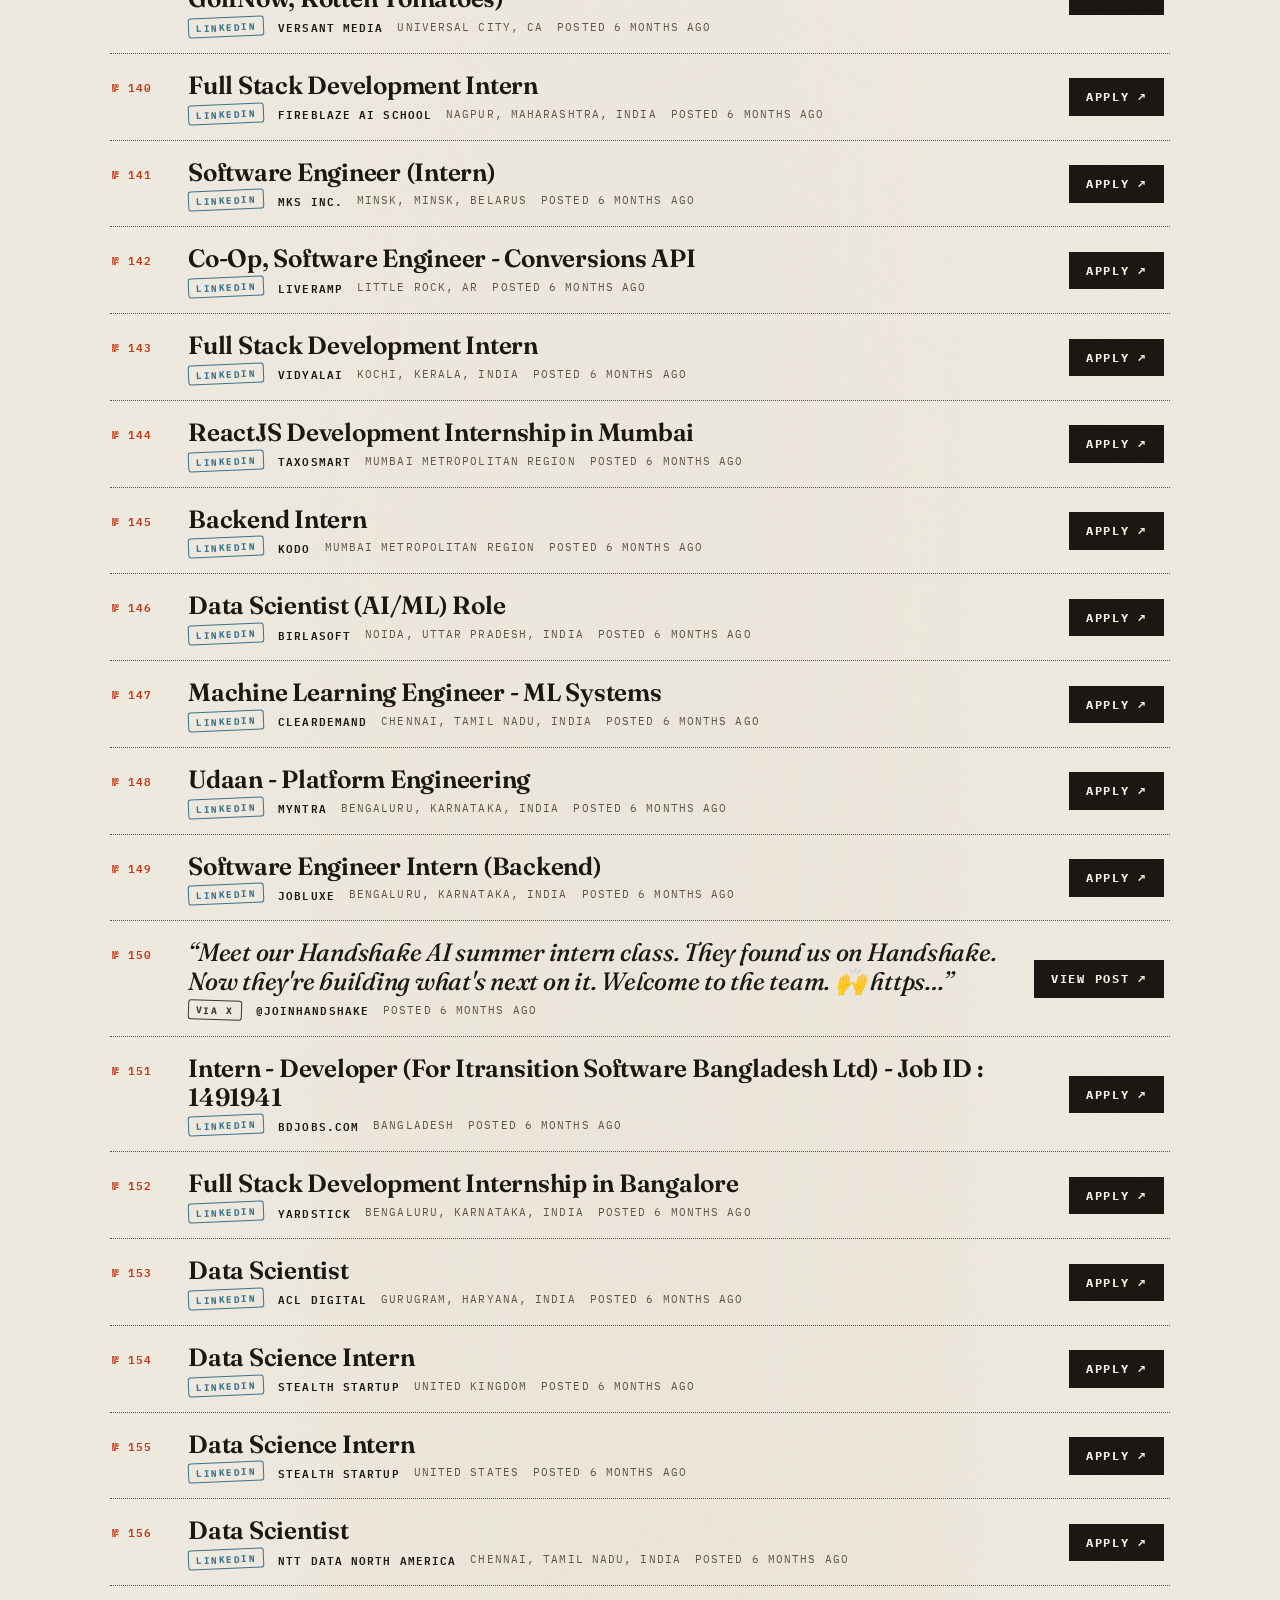
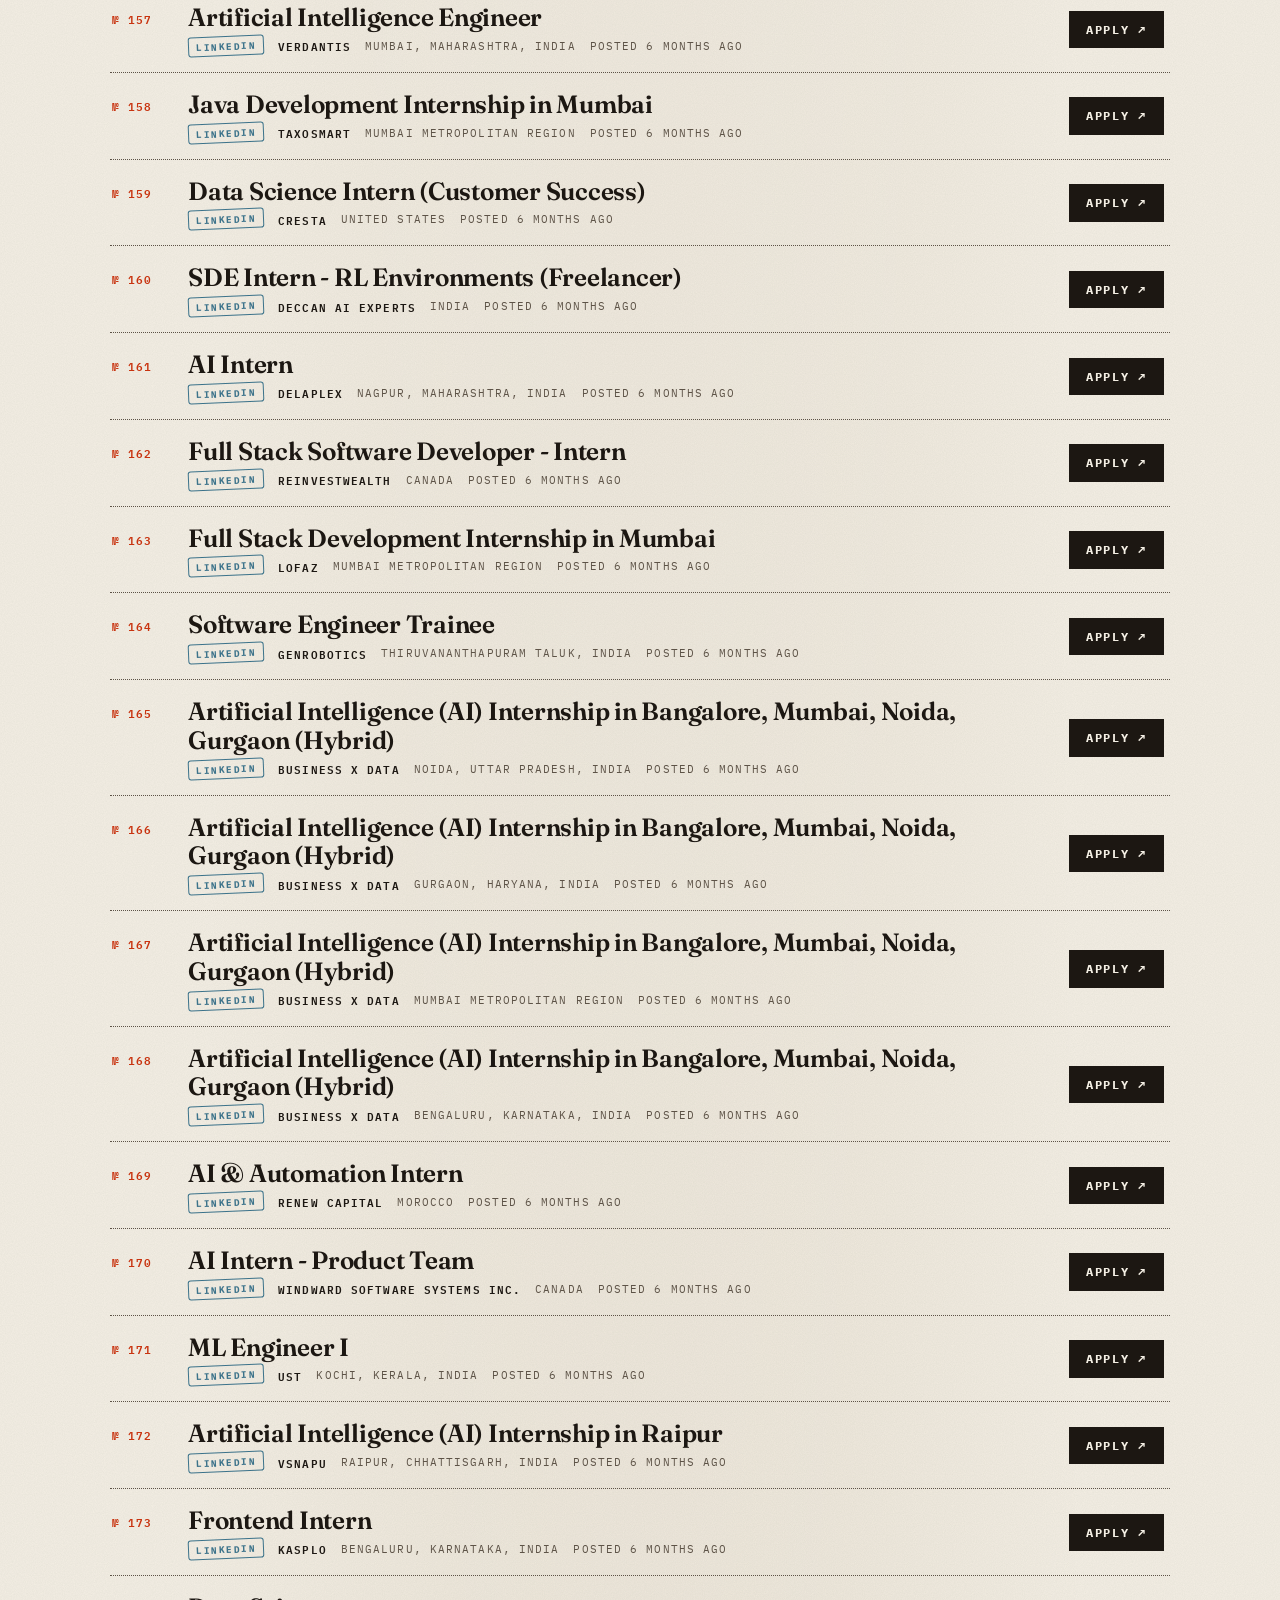
==== commit 90a88b93: "Drop stale listings after 30 days; add Editor's Desk admin page Scrapes now drop and purge anything " ====
--- a/static/index.html
+++ b/static/index.html
@@ -20,8 +20,8 @@
   <h1 class="masthead-title">The&nbsp;Intern&nbsp;Wire</h1>
   <p class="masthead-tagline">
     INTERNSHIPS SCRAPED FRESH FROM <b>LINKEDIN JOBS</b>, <b>LINKEDIN POSTS</b>
-    &amp; <b>X / TWITTER</b> &nbsp;·&nbsp; NO LOGIN, NO SIGNUP — EVERY LISTING
-    LINKS TO THE ORIGINAL POST
+    &amp; <b>X / TWITTER</b>, PLUS THE <b>EDITOR'S OWN PICKS</b> &nbsp;·&nbsp;
+    NO LOGIN, NO SIGNUP — EVERY LISTING LINKS TO THE ORIGINAL POST
   </p>
 </header>
 
@@ -36,6 +36,7 @@
     <button class="chip" data-source="linkedin">LI&nbsp;JOBS</button>
     <button class="chip" data-source="linkedin-post">LI&nbsp;POSTS</button>
     <button class="chip" data-source="twitter">X</button>
+    <button class="chip" data-source="manual">PICKS</button>
   </div>
 
   <select id="days" aria-label="freshness">
@@ -64,7 +65,7 @@
 
 <footer class="colophon">
   <span>ALL LINKS POINT TO THE ORIGINAL POSTS — APPLY AT THE SOURCE.</span>
-  <span>SCRAPED POLITELY · PUBLIC LISTINGS ONLY · <span id="last-scraped">NEVER SCRAPED</span></span>
+  <span>SCRAPED POLITELY · PUBLIC LISTINGS ONLY · <span id="last-scraped">NEVER SCRAPED</span> · <a class="colophon-link" href="admin.html">EDITOR'S DESK</a></span>
 </footer>
 
 <script src="app.js"></script>
--- a/static/style.css
+++ b/static/style.css
@@ -8,6 +8,7 @@
   --red:        #c8330f;
   --marker:     #ffe25a;
   --li-ink:     #1d5e7c;   /* linkedin stamp */
+  --gold:       #8a6510;   /* editor's-pick stamp */
   --rule:       #1c1712;
 }
 
@@ -232,6 +233,14 @@
 .listing-title a:hover { background-size: 100% 55%; }
 .listing-title .tweet-quote { font-style: italic; font-weight: 480; }
 
+.listing-note {
+  grid-column: 2;
+  font-size: 12.5px;
+  font-style: italic;
+  line-height: 1.55;
+  color: var(--ink-soft);
+}
+
 .listing-meta {
   grid-column: 2;
   display: flex;
@@ -258,6 +267,7 @@
 .stamp.linkedin { color: var(--li-ink); }
 .stamp.lipost   { color: var(--red); transform: rotate(-1.6deg); }
 .stamp.twitter  { color: var(--ink); transform: rotate(1.8deg); }
+.stamp.pick     { color: var(--gold); transform: rotate(-1.2deg); border-style: double; border-width: 3px; }
 
 .apply {
   grid-row: span 2;
@@ -316,14 +326,149 @@
   letter-spacing: .13em;
   color: var(--ink-soft);
 }
+.colophon-link { color: inherit; }
+.colophon-link:hover { color: var(--red); }
+
+/* ── Editor's Desk (admin.html) ────────────────────────────────────────── */
+
+.desk-masthead-title { font-size: clamp(38px, 7vw, 84px); }
+
+.back-to-front {
+  color: var(--ink-soft);
+  text-decoration: none;
+}
+.back-to-front:hover { color: var(--red); }
+
+.desk-panel {
+  max-width: 720px;
+  margin: 30px auto 0;
+  border: 1.5px solid var(--ink);
+  box-shadow: 4px 4px 0 var(--ink);
+  background: var(--paper-deep);
+  padding: 26px clamp(18px, 4vw, 34px) 30px;
+}
+
+.desk-panel-title {
+  font-family: "Fraunces", serif;
+  font-weight: 800;
+  font-size: 22px;
+  margin-bottom: 4px;
+}
+
+.desk-panel-sub {
+  font-size: 11px;
+  letter-spacing: .1em;
+  color: var(--ink-soft);
+  margin-bottom: 18px;
+}
+
+.desk-field { display: block; margin-bottom: 14px; }
+
+.desk-field span {
+  display: block;
+  font-size: 10px;
+  font-weight: 700;
+  letter-spacing: .16em;
+  margin-bottom: 5px;
+}
+.desk-field .req { display: inline; color: var(--red); }
+
+.desk-field input,
+.desk-field textarea {
+  width: 100%;
+  font: 500 13px/1.45 "IBM Plex Mono", monospace;
+  letter-spacing: .03em;
+  color: var(--ink);
+  background: var(--paper);
+  border: 1.5px solid var(--ink);
+  padding: 11px 12px;
+  outline: none;
+}
+.desk-field input:focus,
+.desk-field textarea:focus { background: #fff; }
+.desk-field textarea { resize: vertical; min-height: 64px; }
+
+.desk-row { display: flex; gap: 14px; flex-wrap: wrap; }
+.desk-row .desk-field { flex: 1 1 200px; }
+
+.desk-actions {
+  display: flex;
+  align-items: center;
+  gap: 14px;
+  margin-top: 6px;
+}
+.desk-actions .stamp-btn { padding: 13px 22px; }
+
+.desk-note {
+  font-size: 11px;
+  letter-spacing: .08em;
+  line-height: 1.7;
+  color: var(--ink-soft);
+}
+
+.desk-status {
+  margin-top: 14px;
+  font-size: 11.5px;
+  font-weight: 600;
+  letter-spacing: .1em;
+}
+.desk-status.ok  { color: var(--li-ink); }
+.desk-status.err { color: var(--red); }
+
+.desk-listings { max-width: 720px; margin: 36px auto 0; }
+
+.desk-listings-head {
+  display: flex;
+  justify-content: space-between;
+  align-items: baseline;
+  border-bottom: 1.5px solid var(--rule);
+  padding-bottom: 6px;
+  font-size: 11px;
+  font-weight: 700;
+  letter-spacing: .16em;
+}
+
+.remove-btn {
+  font: 700 10px/1 "IBM Plex Mono", monospace;
+  letter-spacing: .14em;
+  color: var(--red);
+  background: transparent;
+  border: 1.5px solid var(--red);
+  padding: 9px 12px;
+  cursor: pointer;
+  transition: background .15s, color .15s;
+}
+.remove-btn:hover { background: var(--red); color: var(--paper); }
+.remove-btn[disabled] { opacity: .5; cursor: wait; }
+
+.desk-empty {
+  padding: 30px 0;
+  text-align: center;
+  font-size: 12px;
+  letter-spacing: .1em;
+  color: var(--ink-soft);
+}
 
 /* ── Small screens ─────────────────────────────────────────────────────── */
 
 @media (max-width: 640px) {
   .listing { grid-template-columns: minmax(0, 1fr); }
   .listing-no { display: none; }
-  .listing-meta { grid-column: 1; }
+  .listing-meta, .listing-note { grid-column: 1; }
   .apply { grid-row: auto; justify-self: start; margin-top: 8px; }
+  .listing .remove-btn { justify-self: start; margin-top: 8px; }
   .masthead-topline { justify-content: center; }
   #edition { display: none; }
-}
+
+  /* five chips no longer fit one rigid strip on narrow phones — let them
+     wrap into a solid block instead of forcing horizontal page scroll */
+  .chips { flex-wrap: wrap; box-shadow: 3px 3px 0 var(--ink); }
+  .chip,
+  .chip:first-child,
+  .chip:last-child {
+    flex: 1 1 auto;
+    padding: 11px 10px;
+    border-right-width: 1.5px;
+    box-shadow: none;
+  }
+}
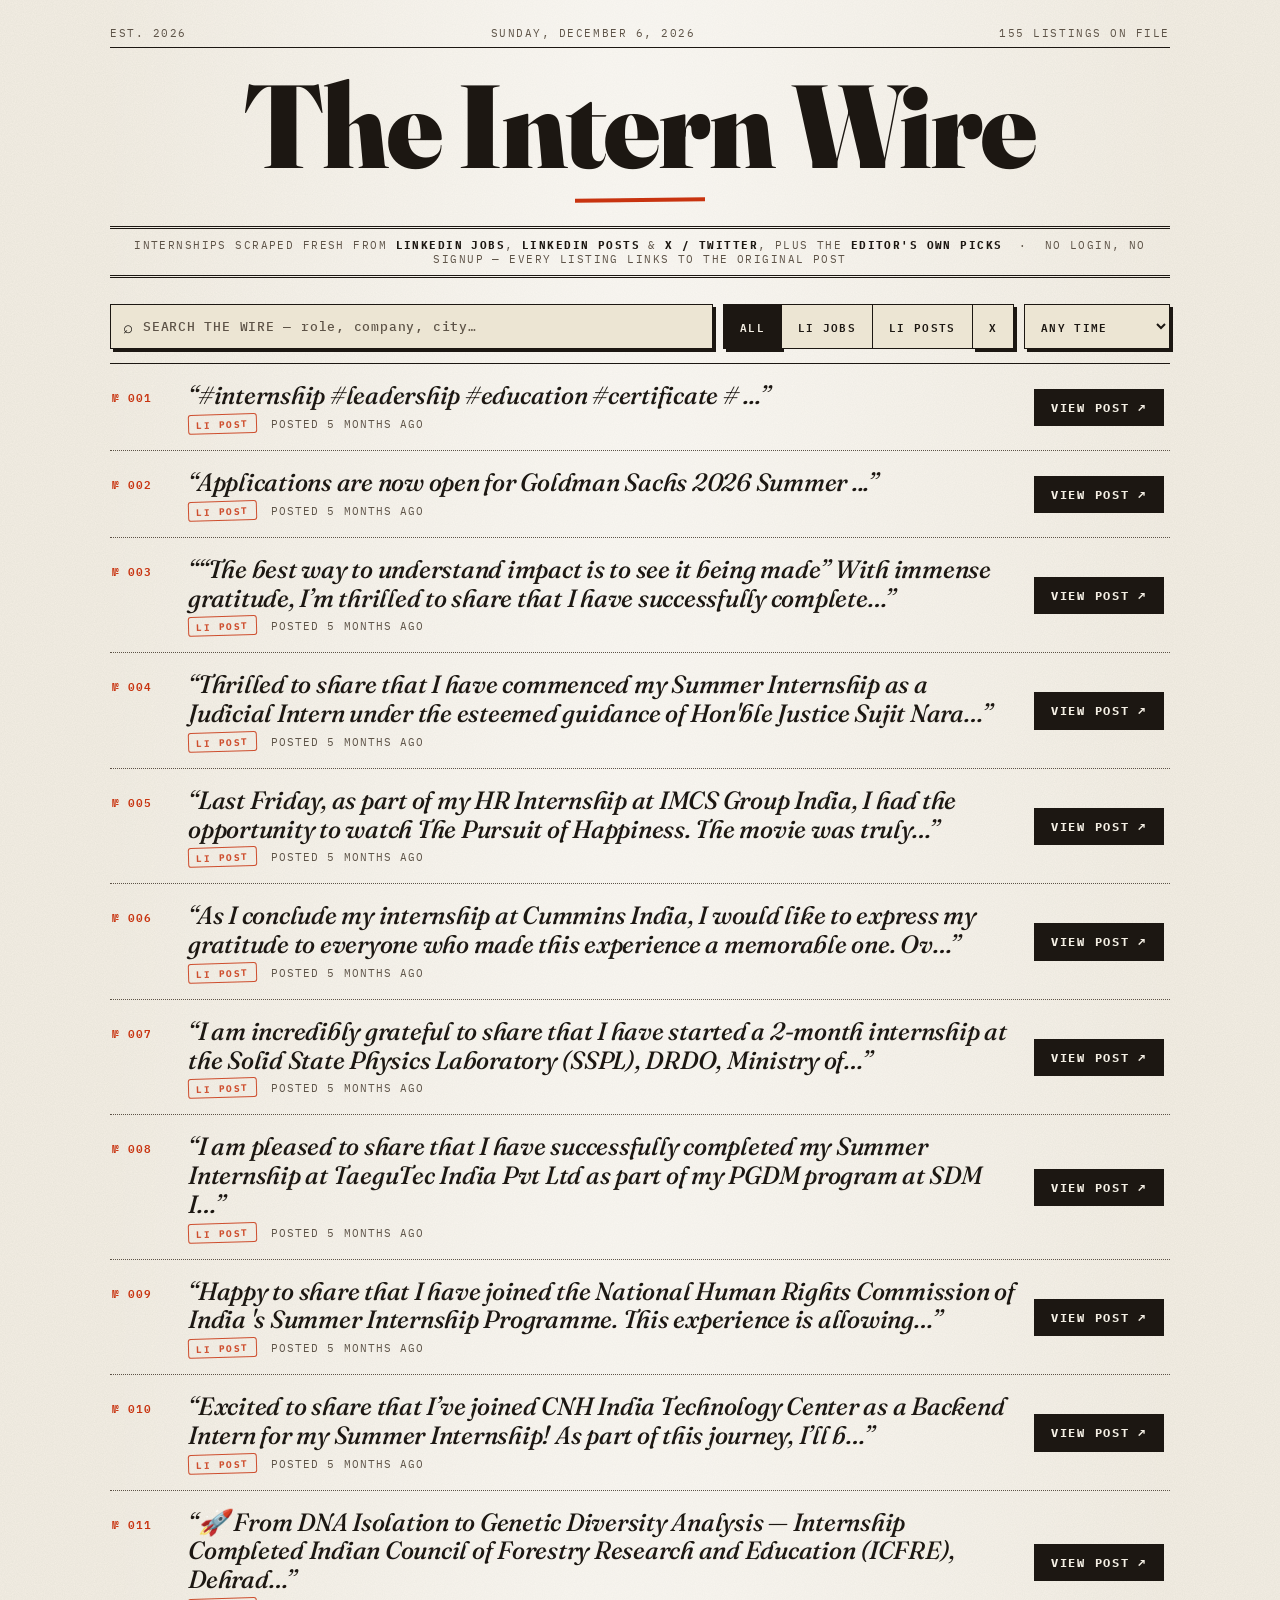
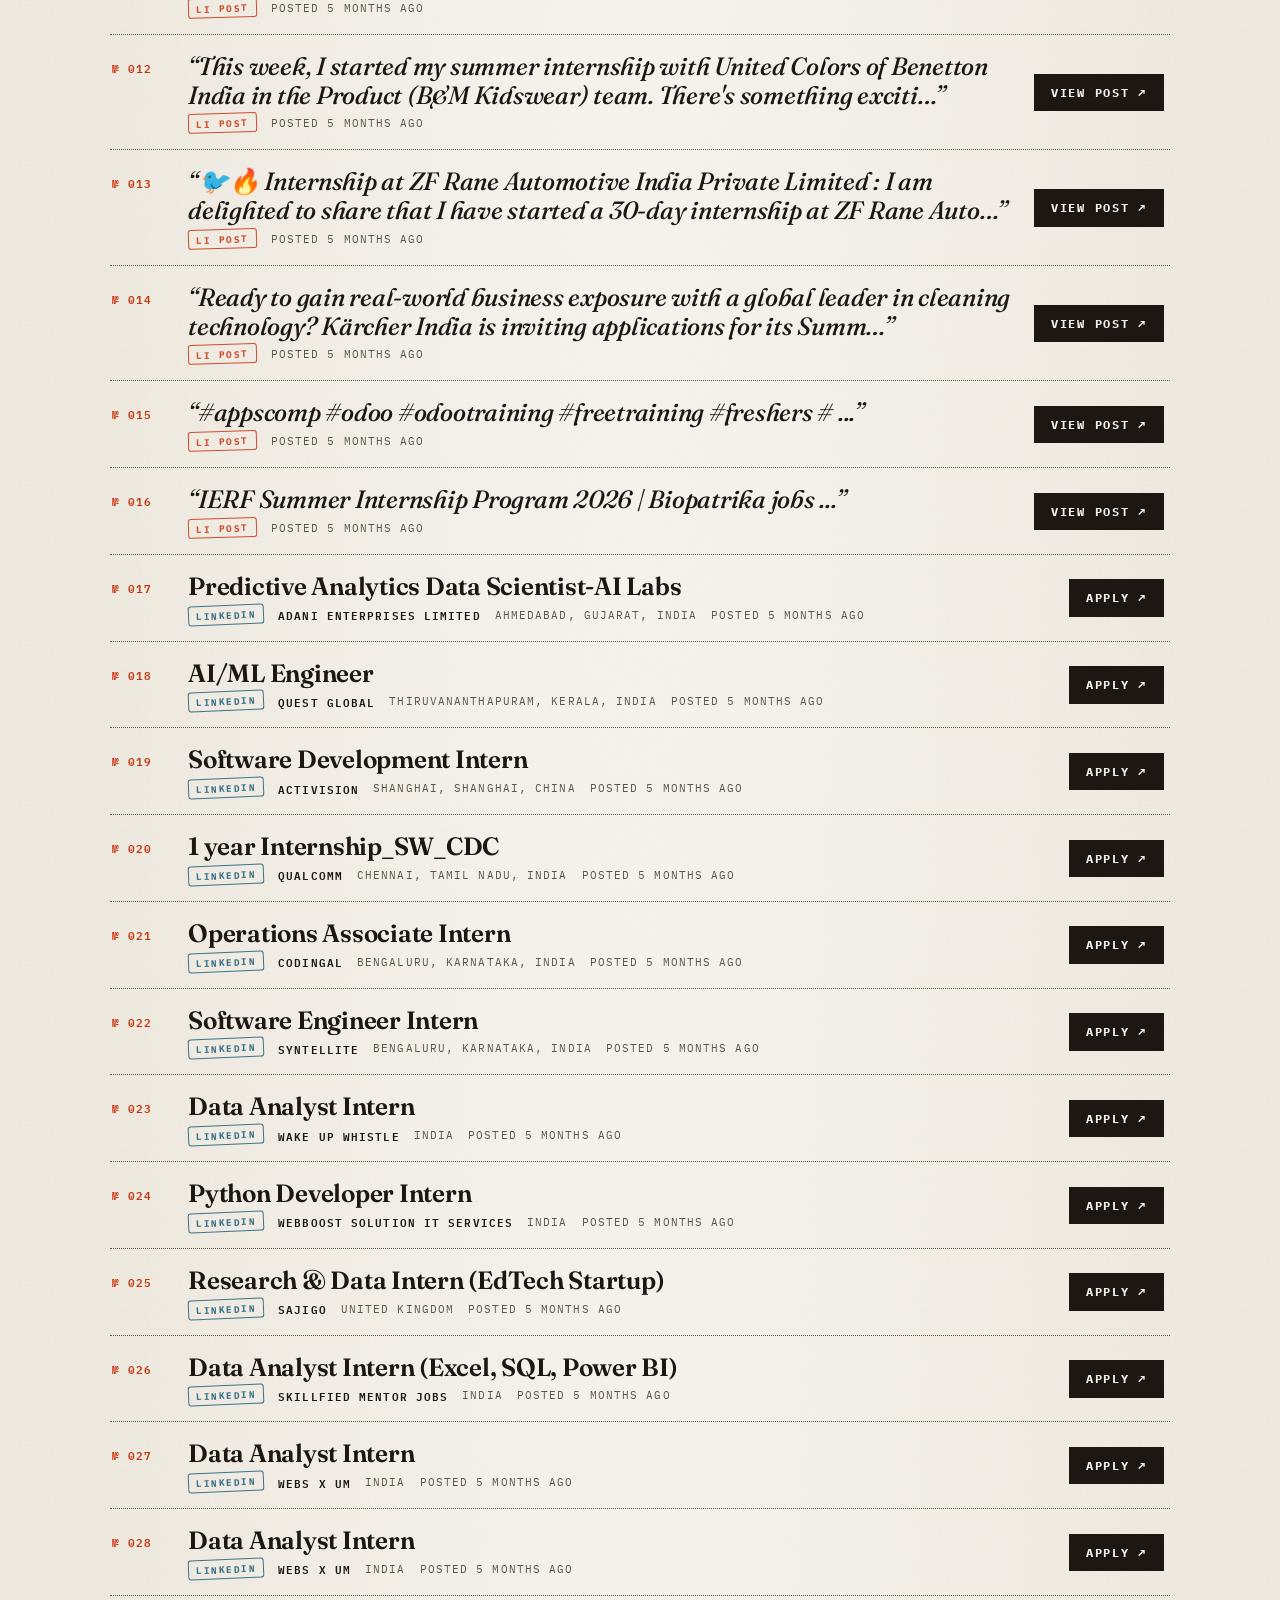
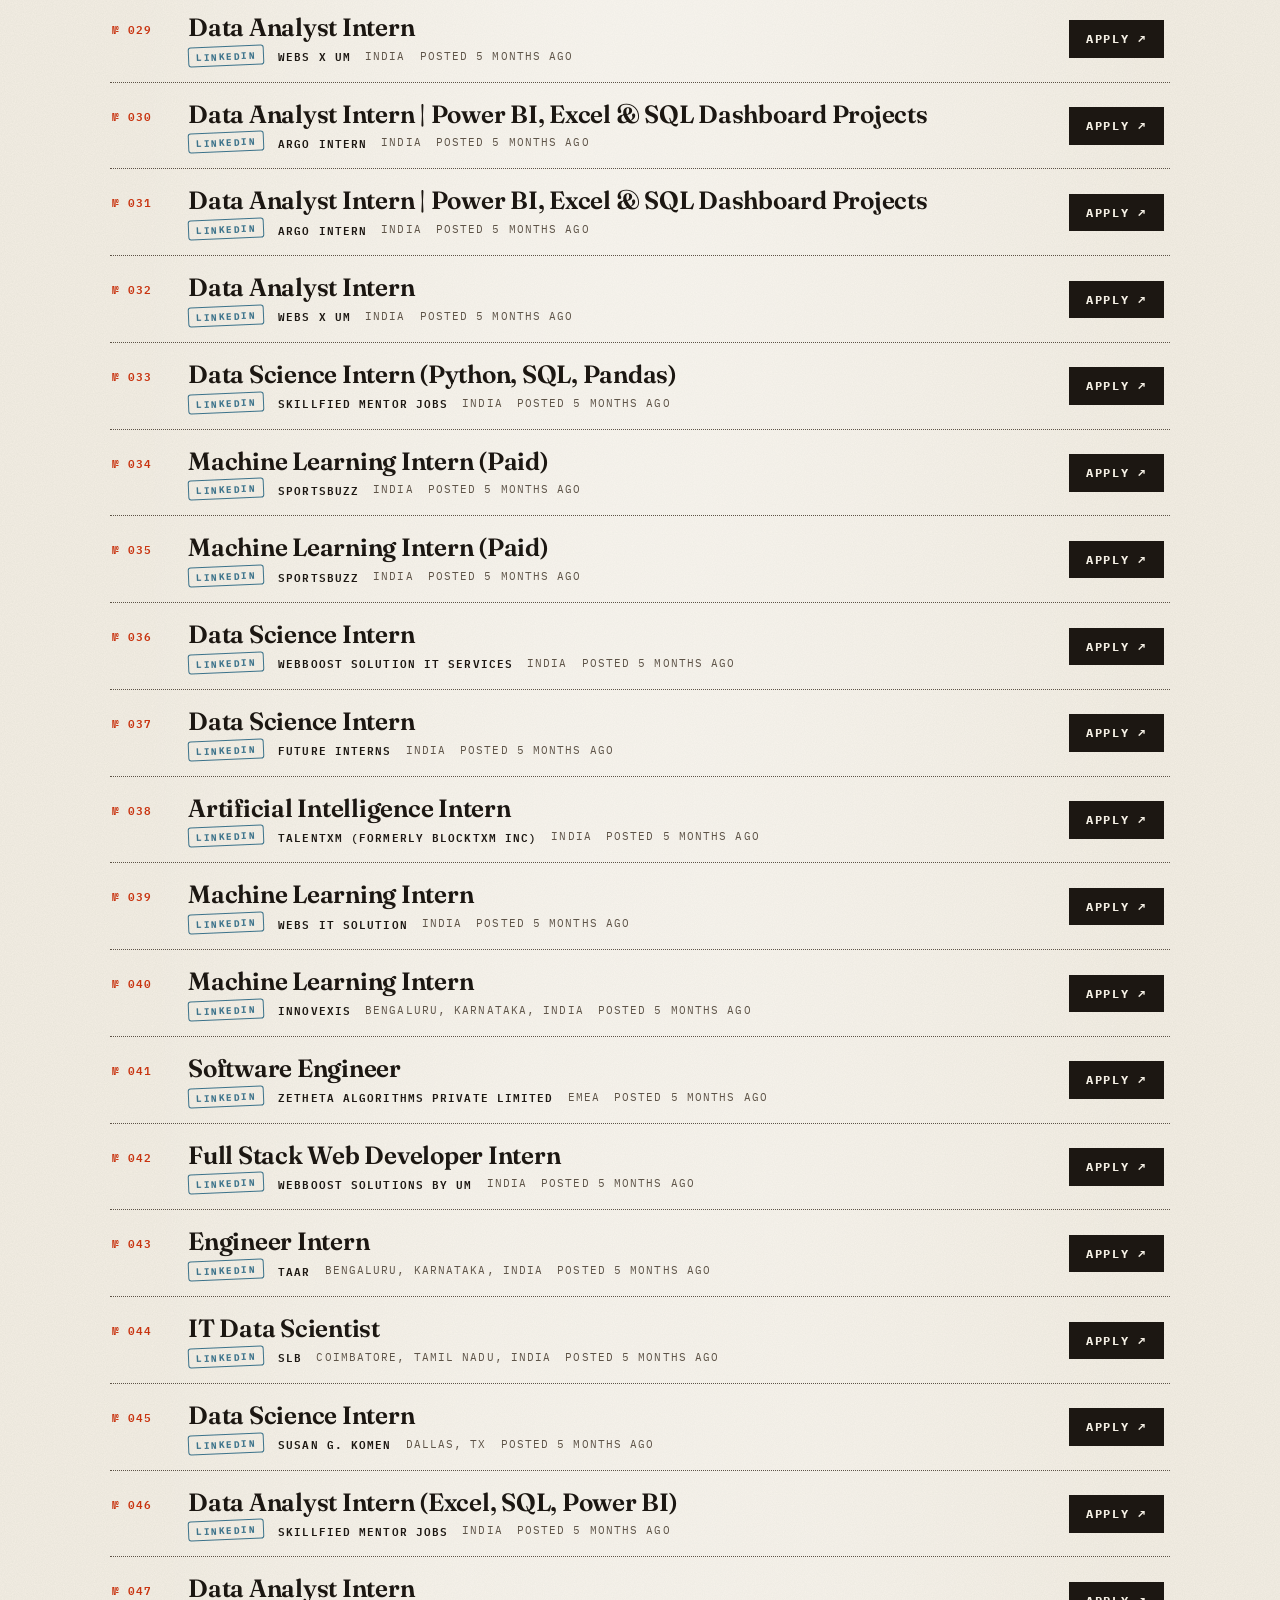
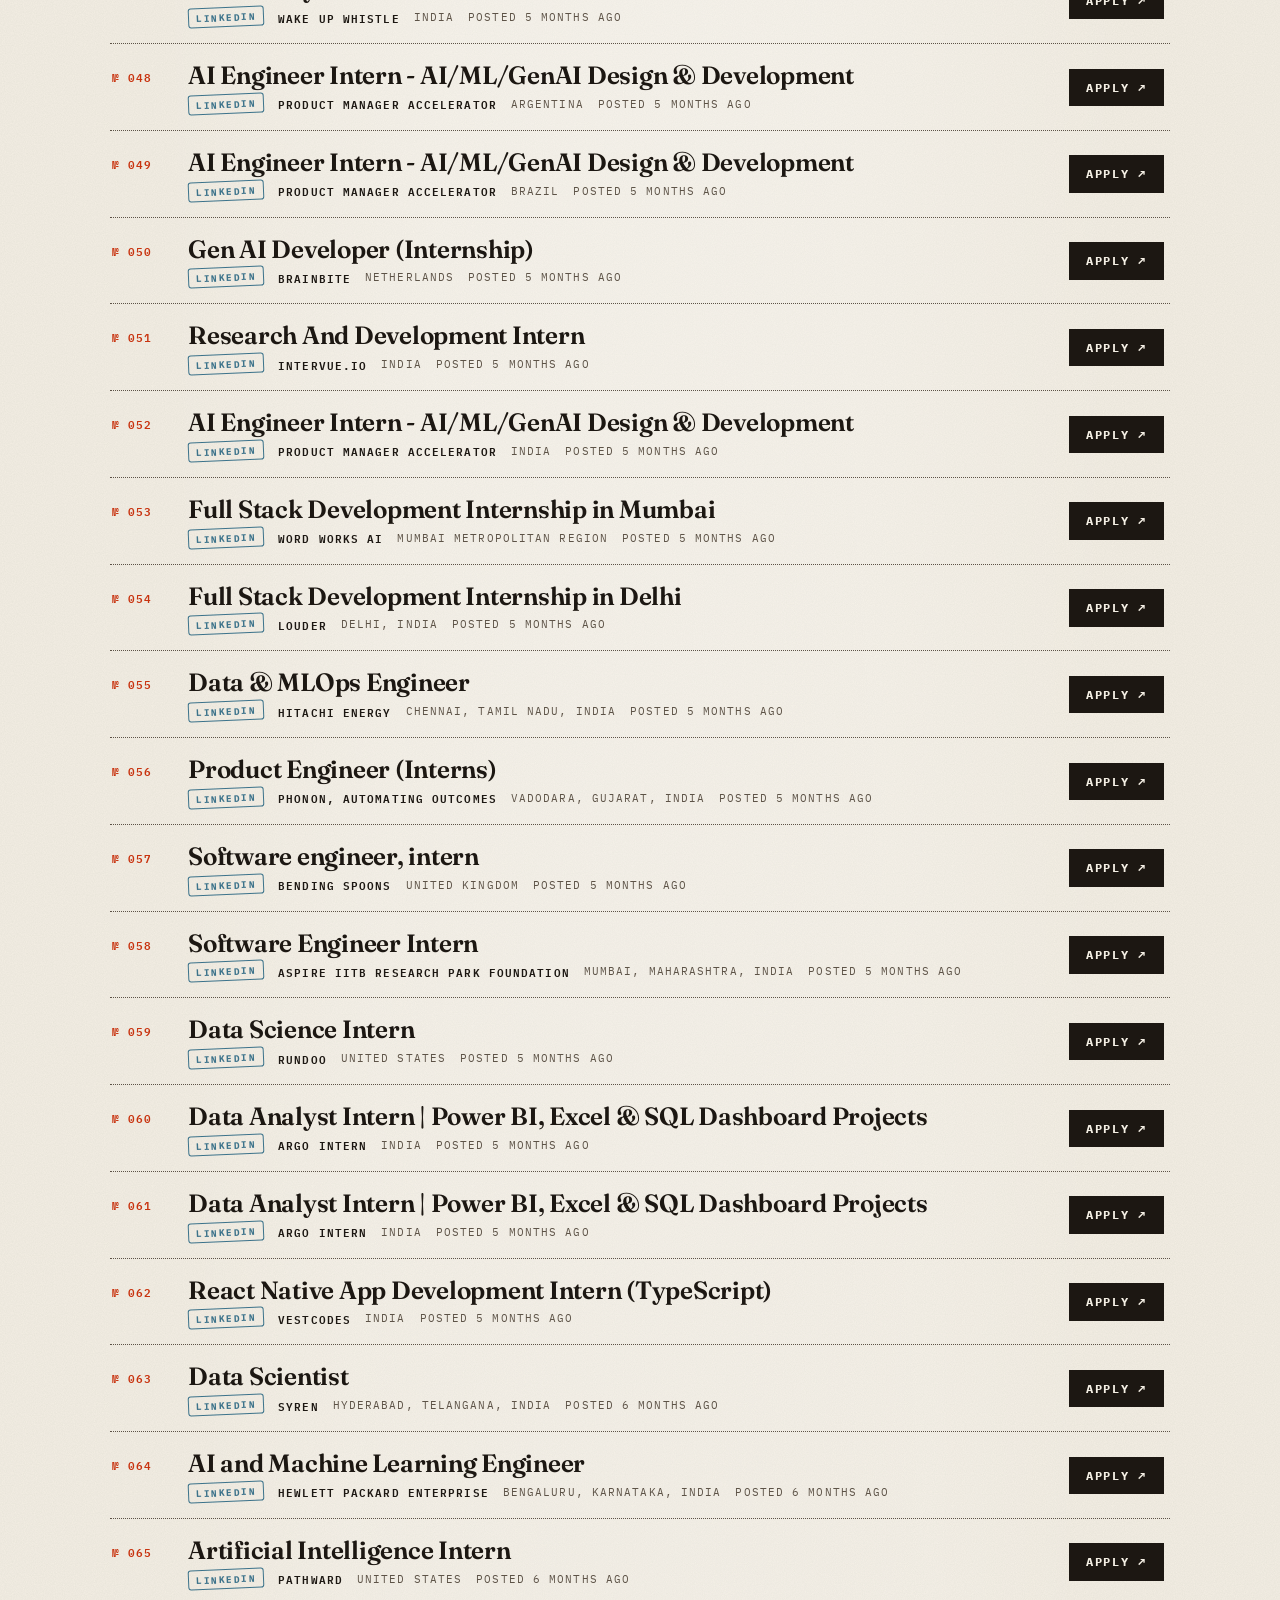
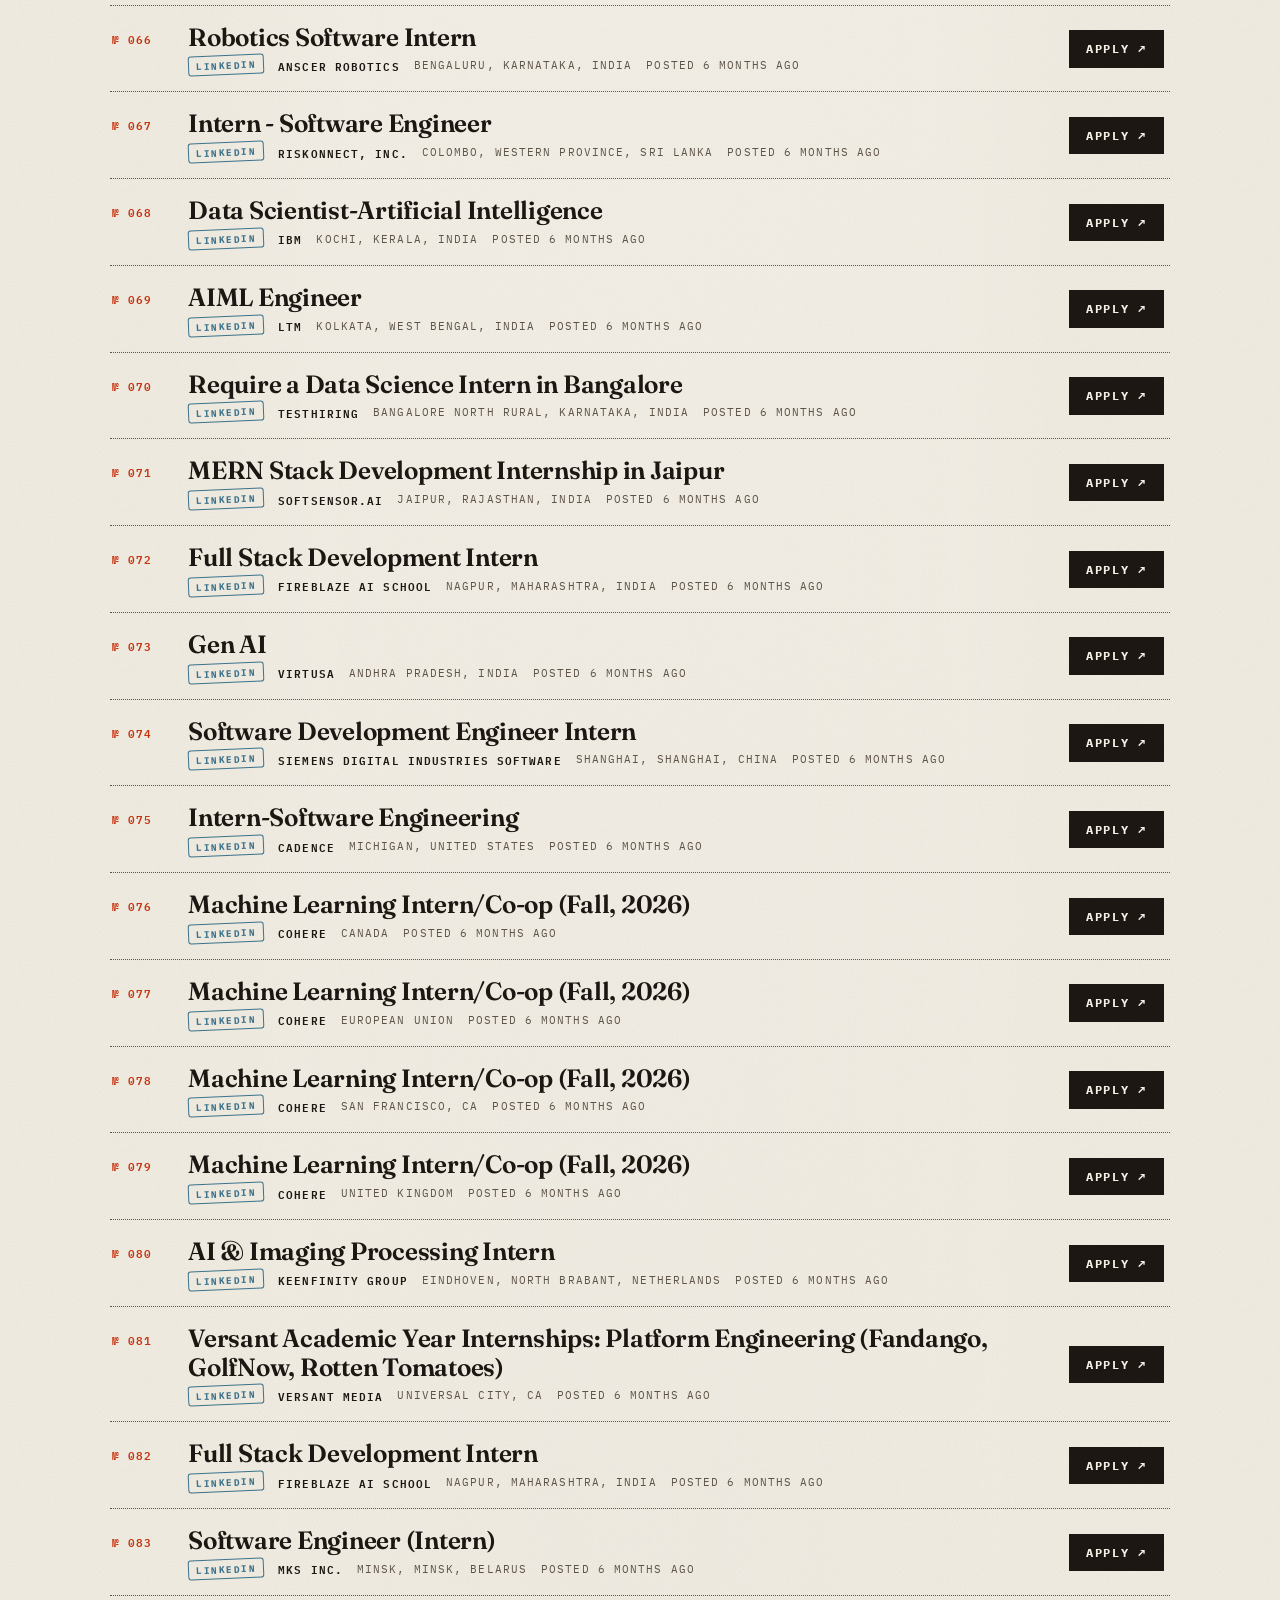
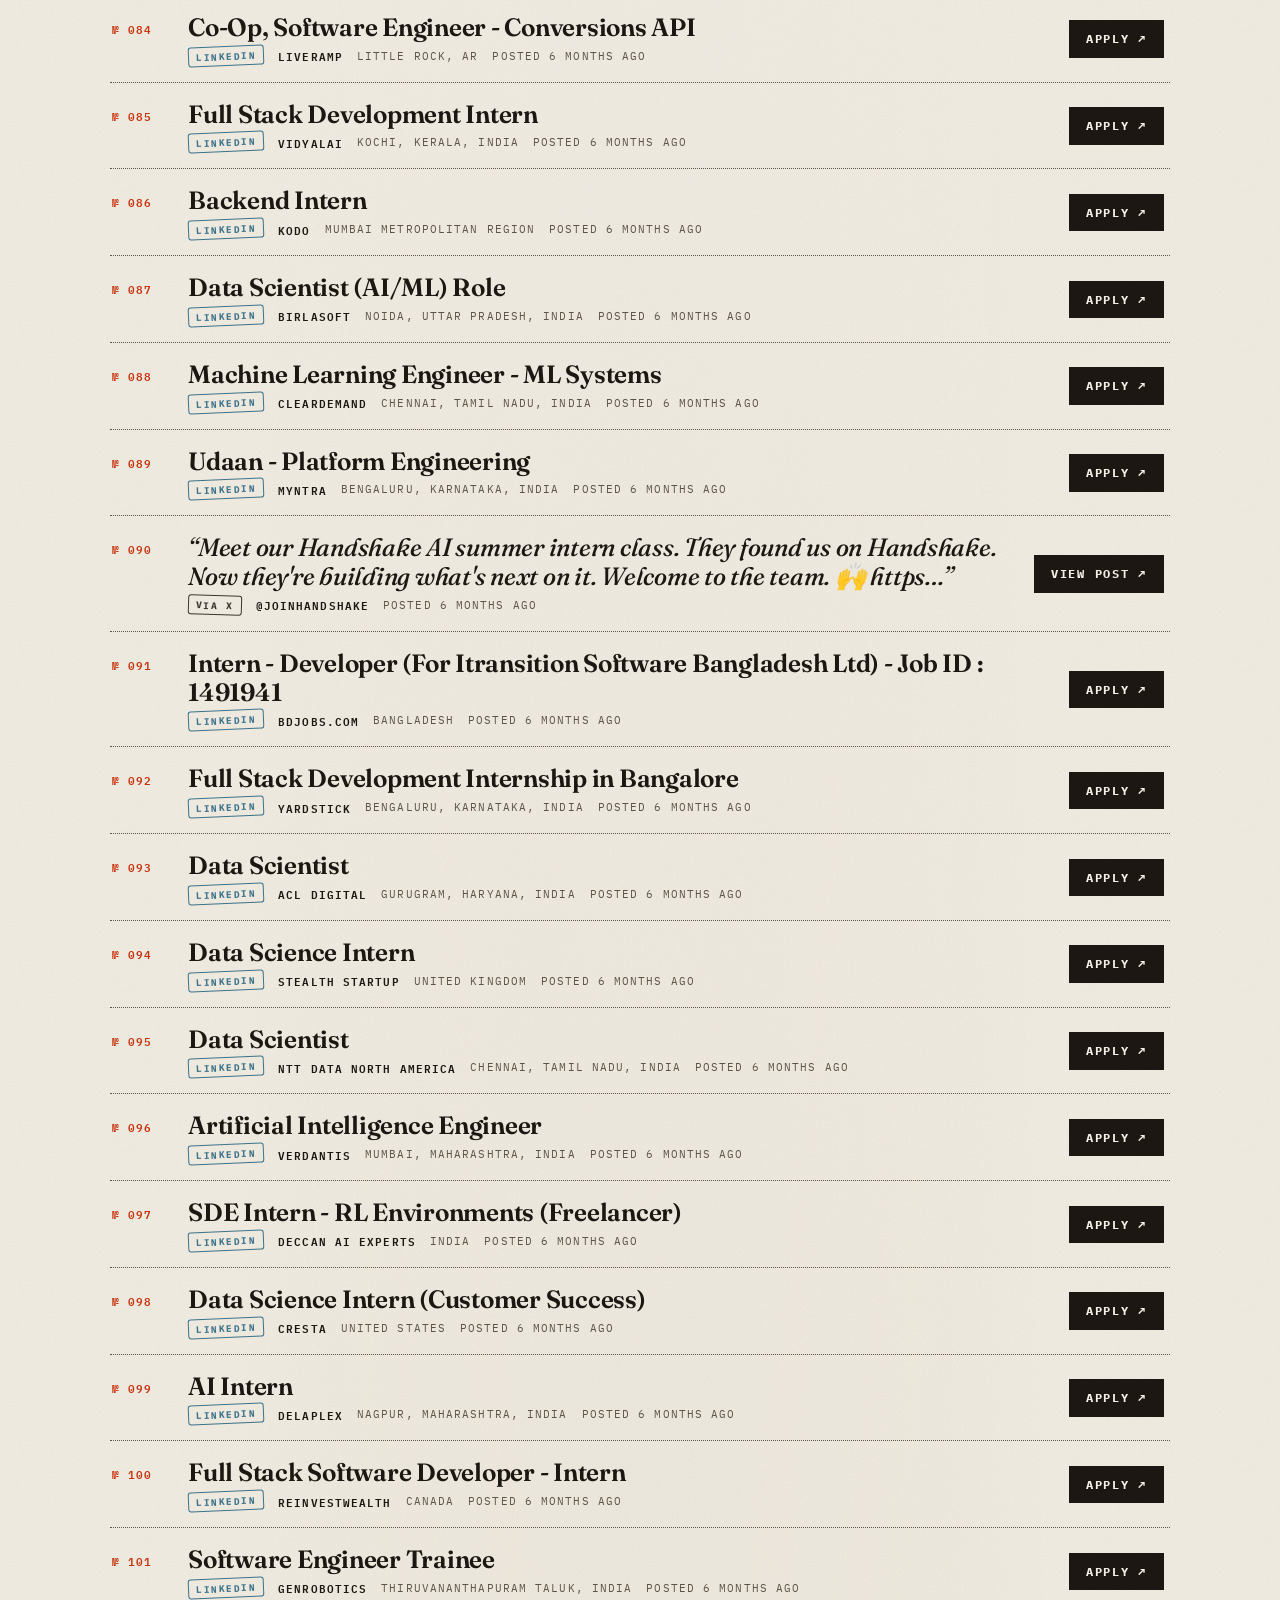
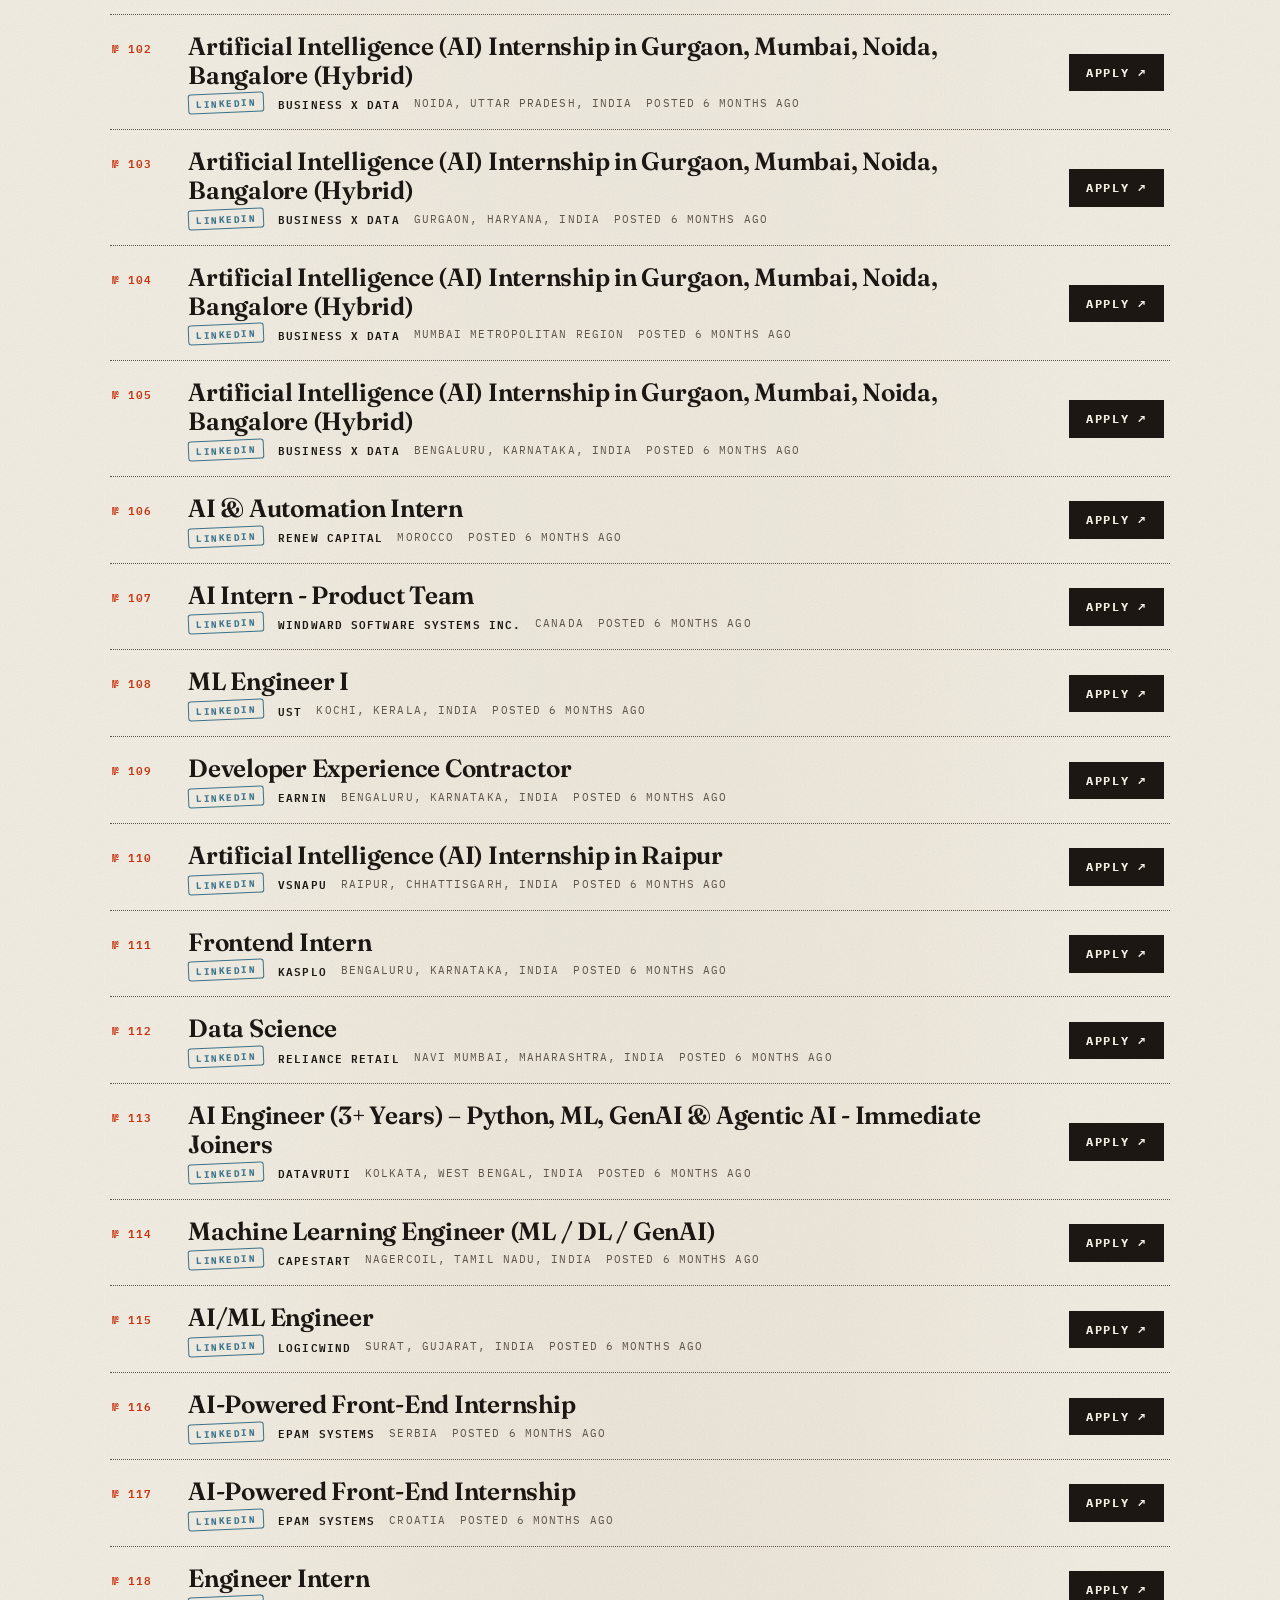
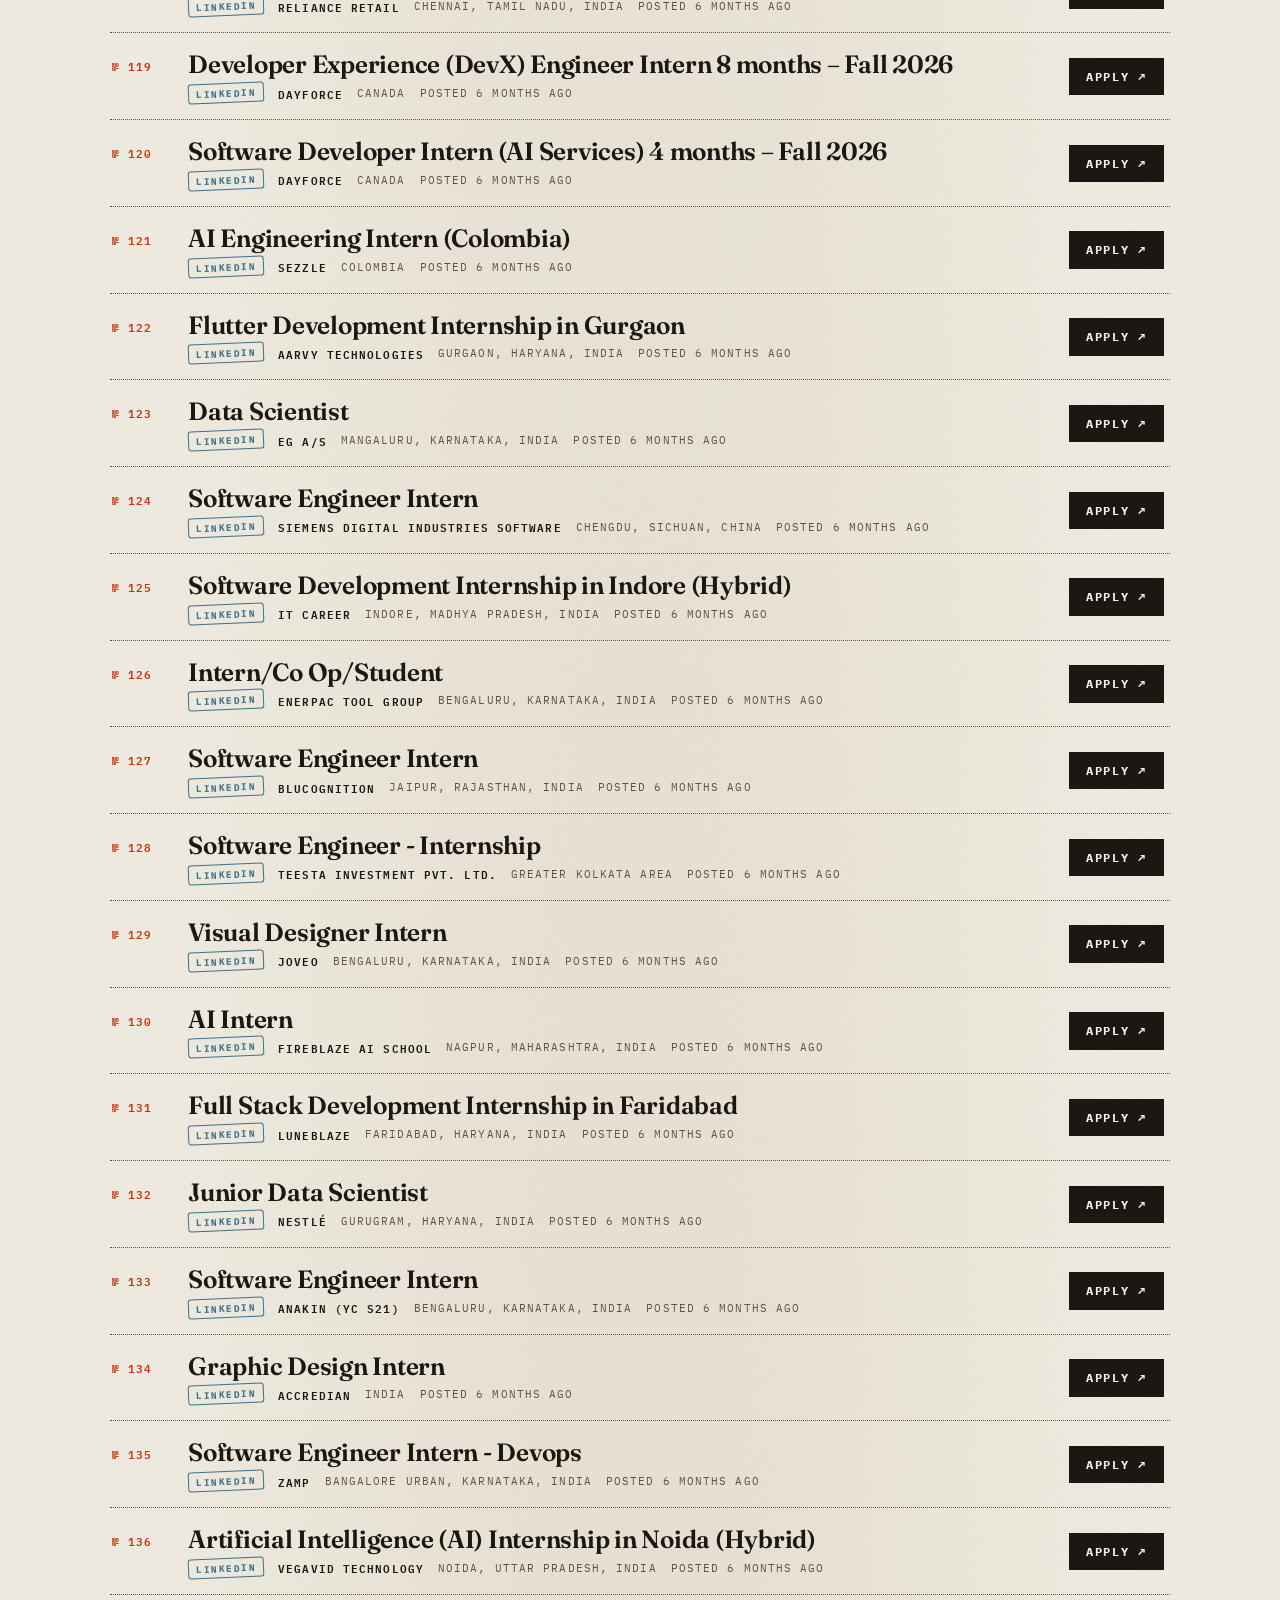
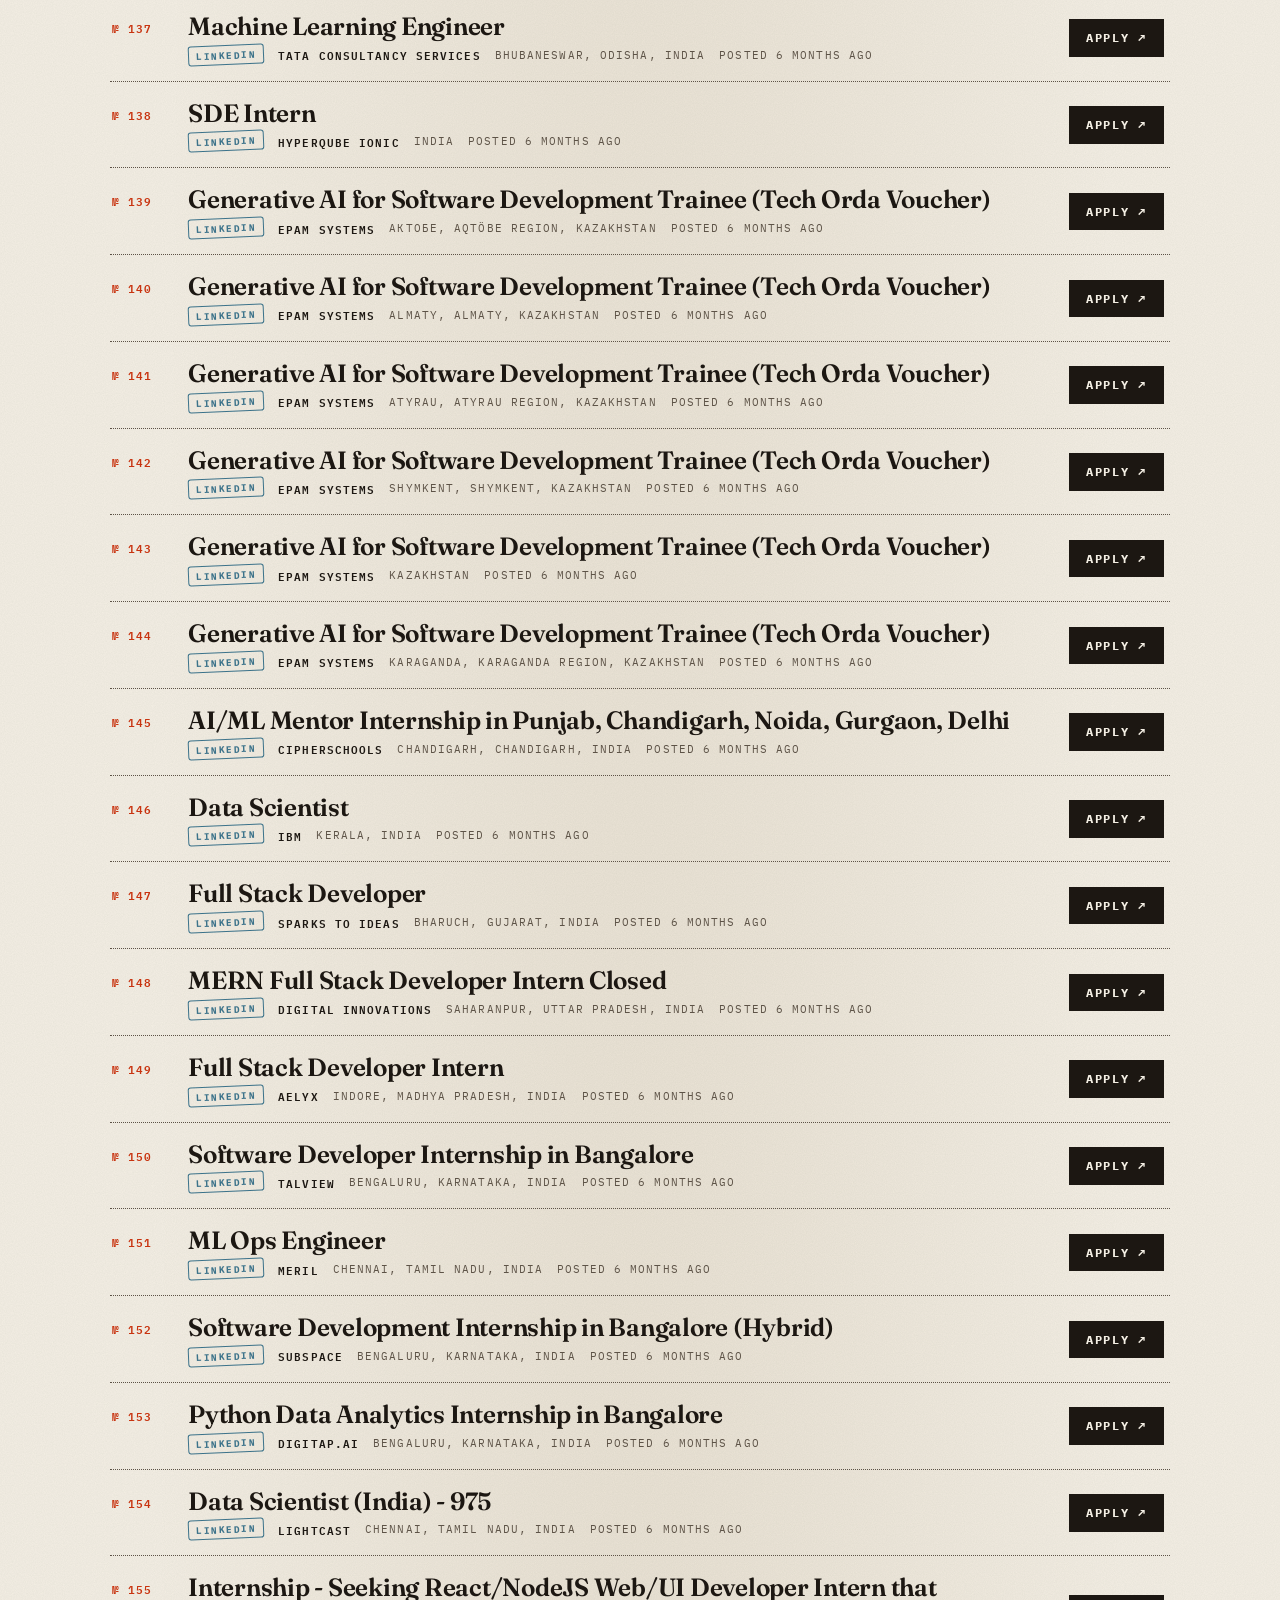
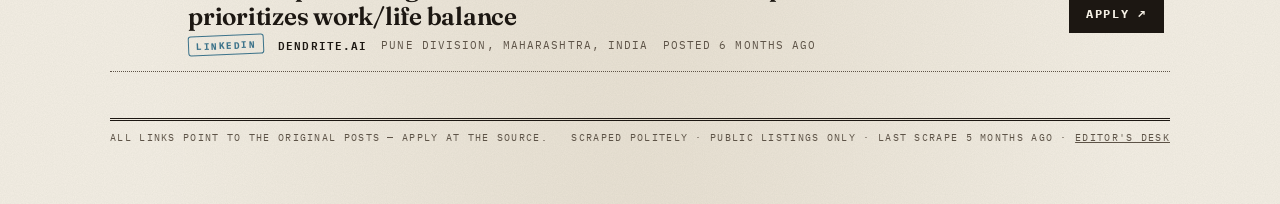
==== commit c022e9a7: "Remove public RE-SCRAPE button; gate /api/refresh behind the admin token Anyone could POST /api/refr" ====
--- a/static/index.html
+++ b/static/index.html
@@ -46,9 +46,6 @@
     <option value="30">LAST 30 DAYS</option>
   </select>
 
-  <button id="refresh" class="stamp-btn" title="Run the scrapers again">
-    <span class="stamp-btn-label">RE-SCRAPE</span><span class="stamp-btn-glyph">⟳</span>
-  </button>
 </nav>
 
 <main>
@@ -59,7 +56,7 @@
     <p class="empty-headline">THE WIRE IS EMPTY.</p>
     <p>No listings match — or nothing has been scraped yet. From the project folder, run:</p>
     <pre>.venv/bin/python -m app.scrape</pre>
-    <p>then reload this page, or hit <b>RE-SCRAPE ⟳</b> above.</p>
+    <p>then reload this page.</p>
   </div>
 </main>
 
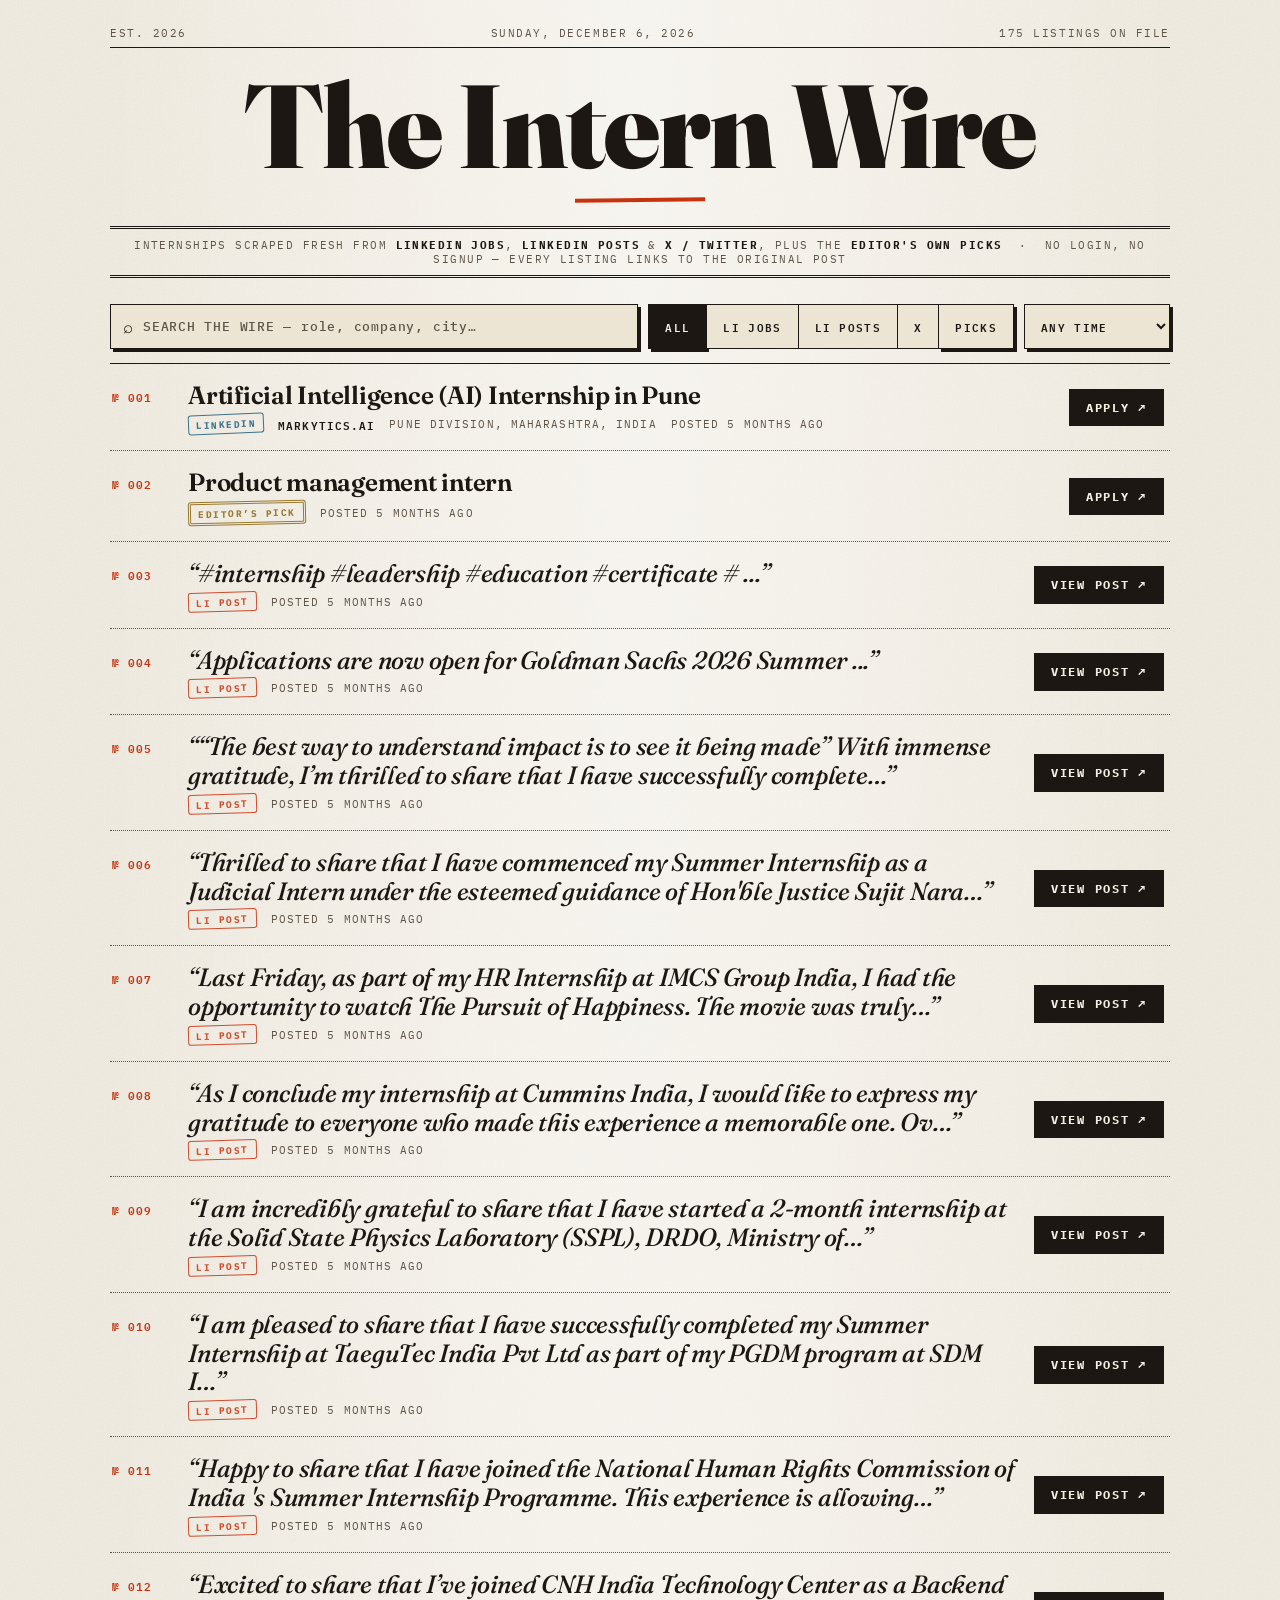
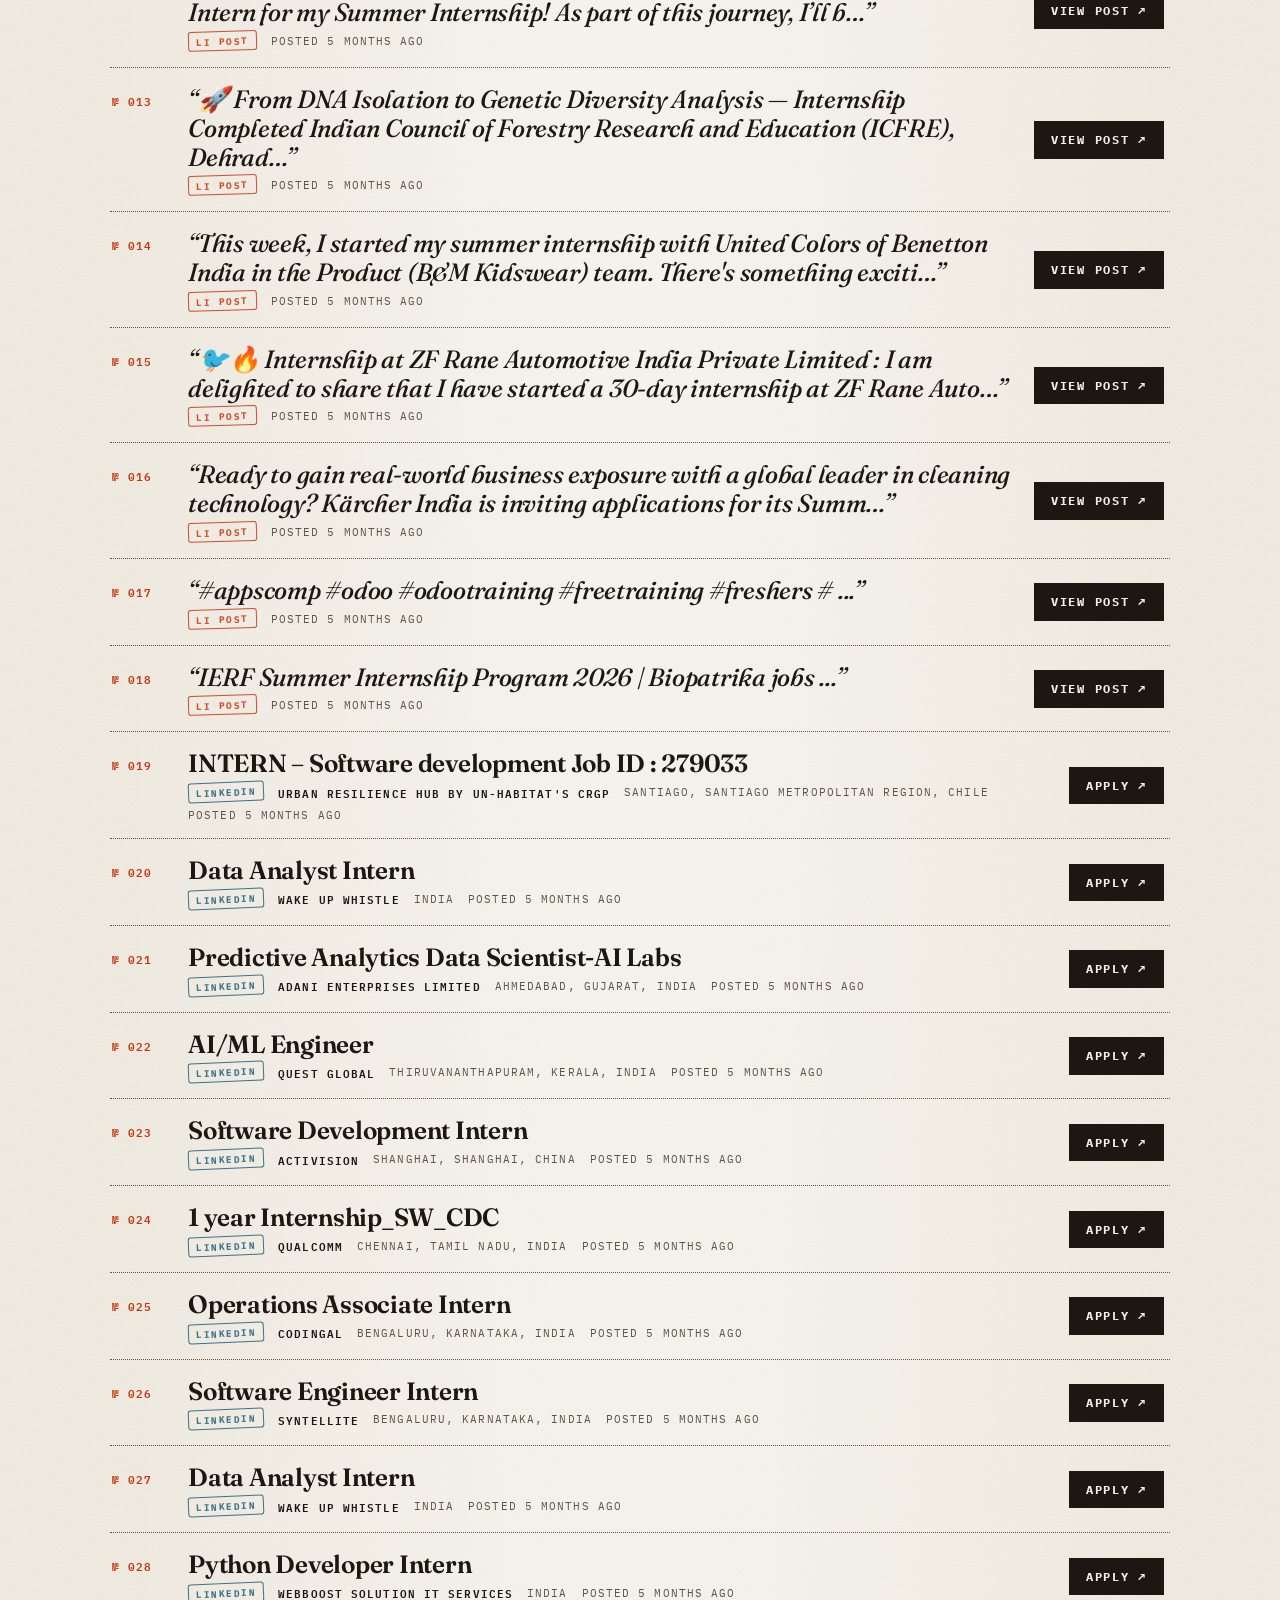
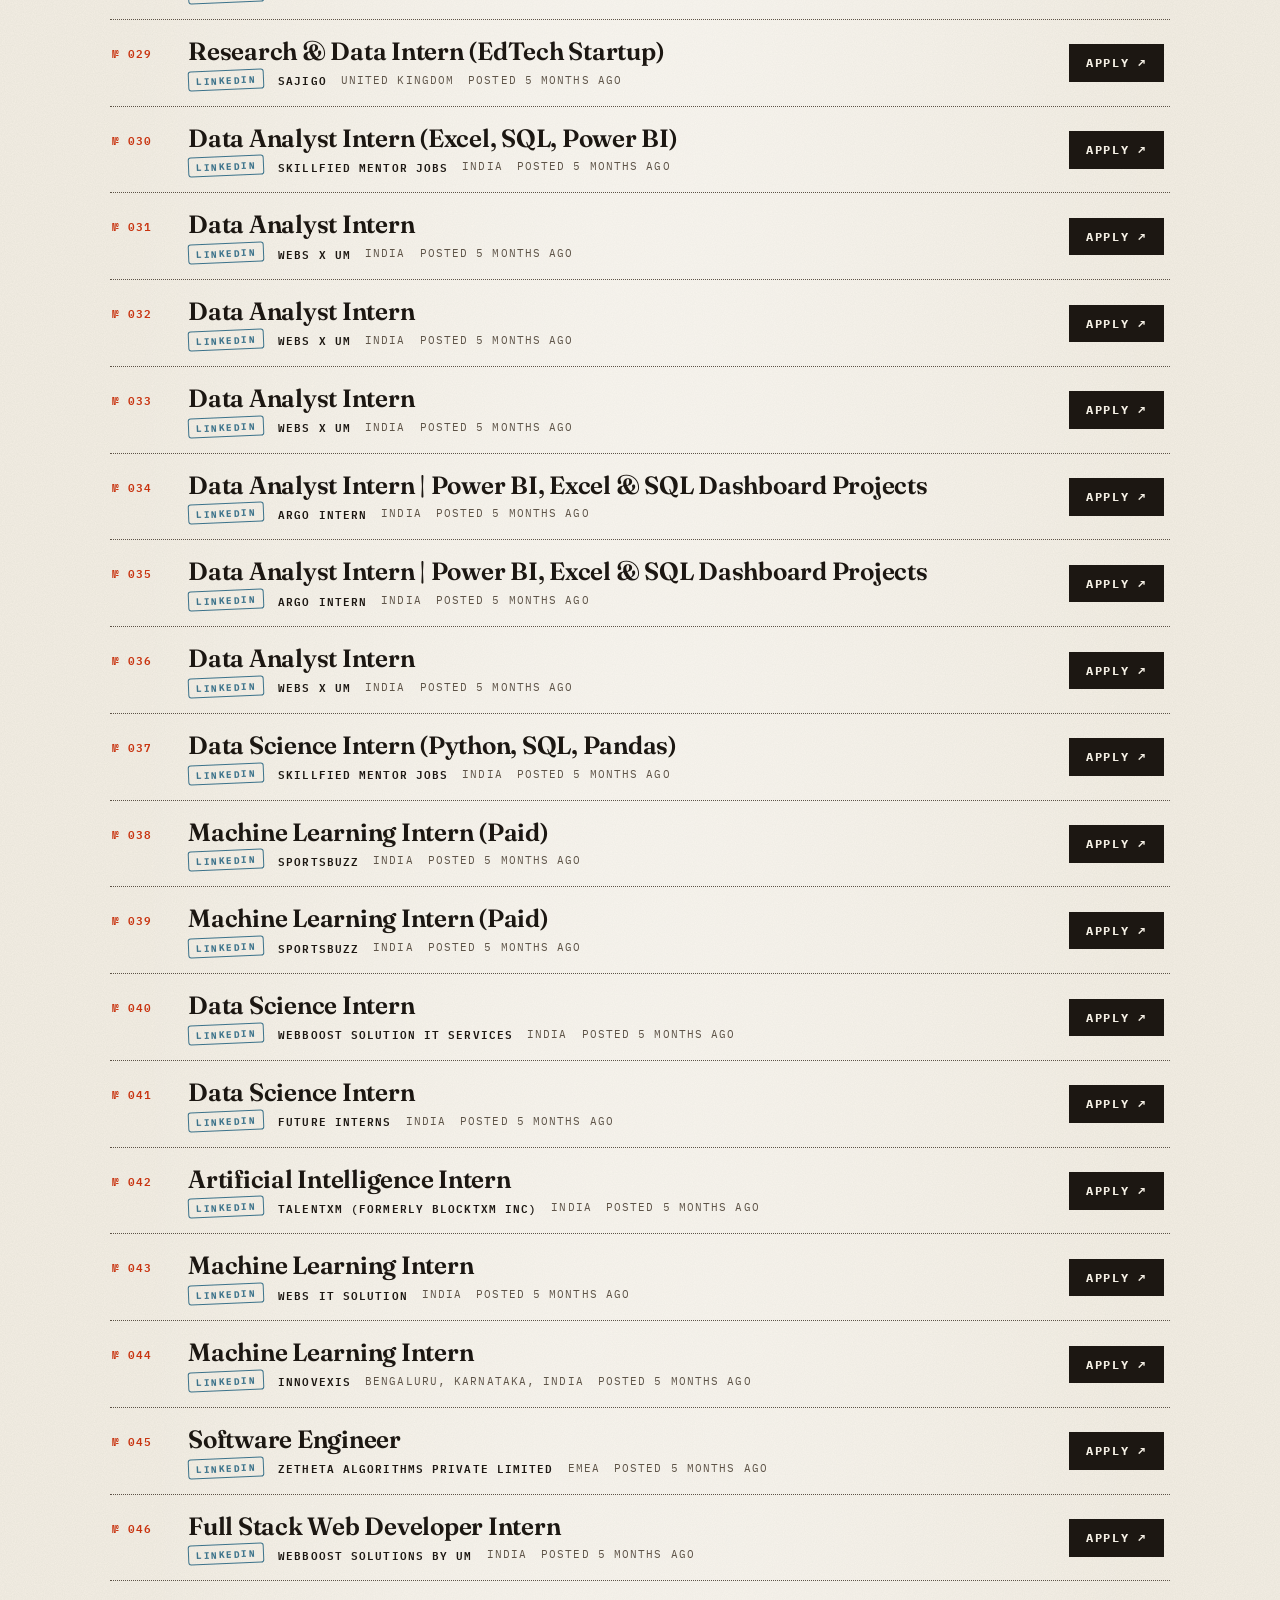
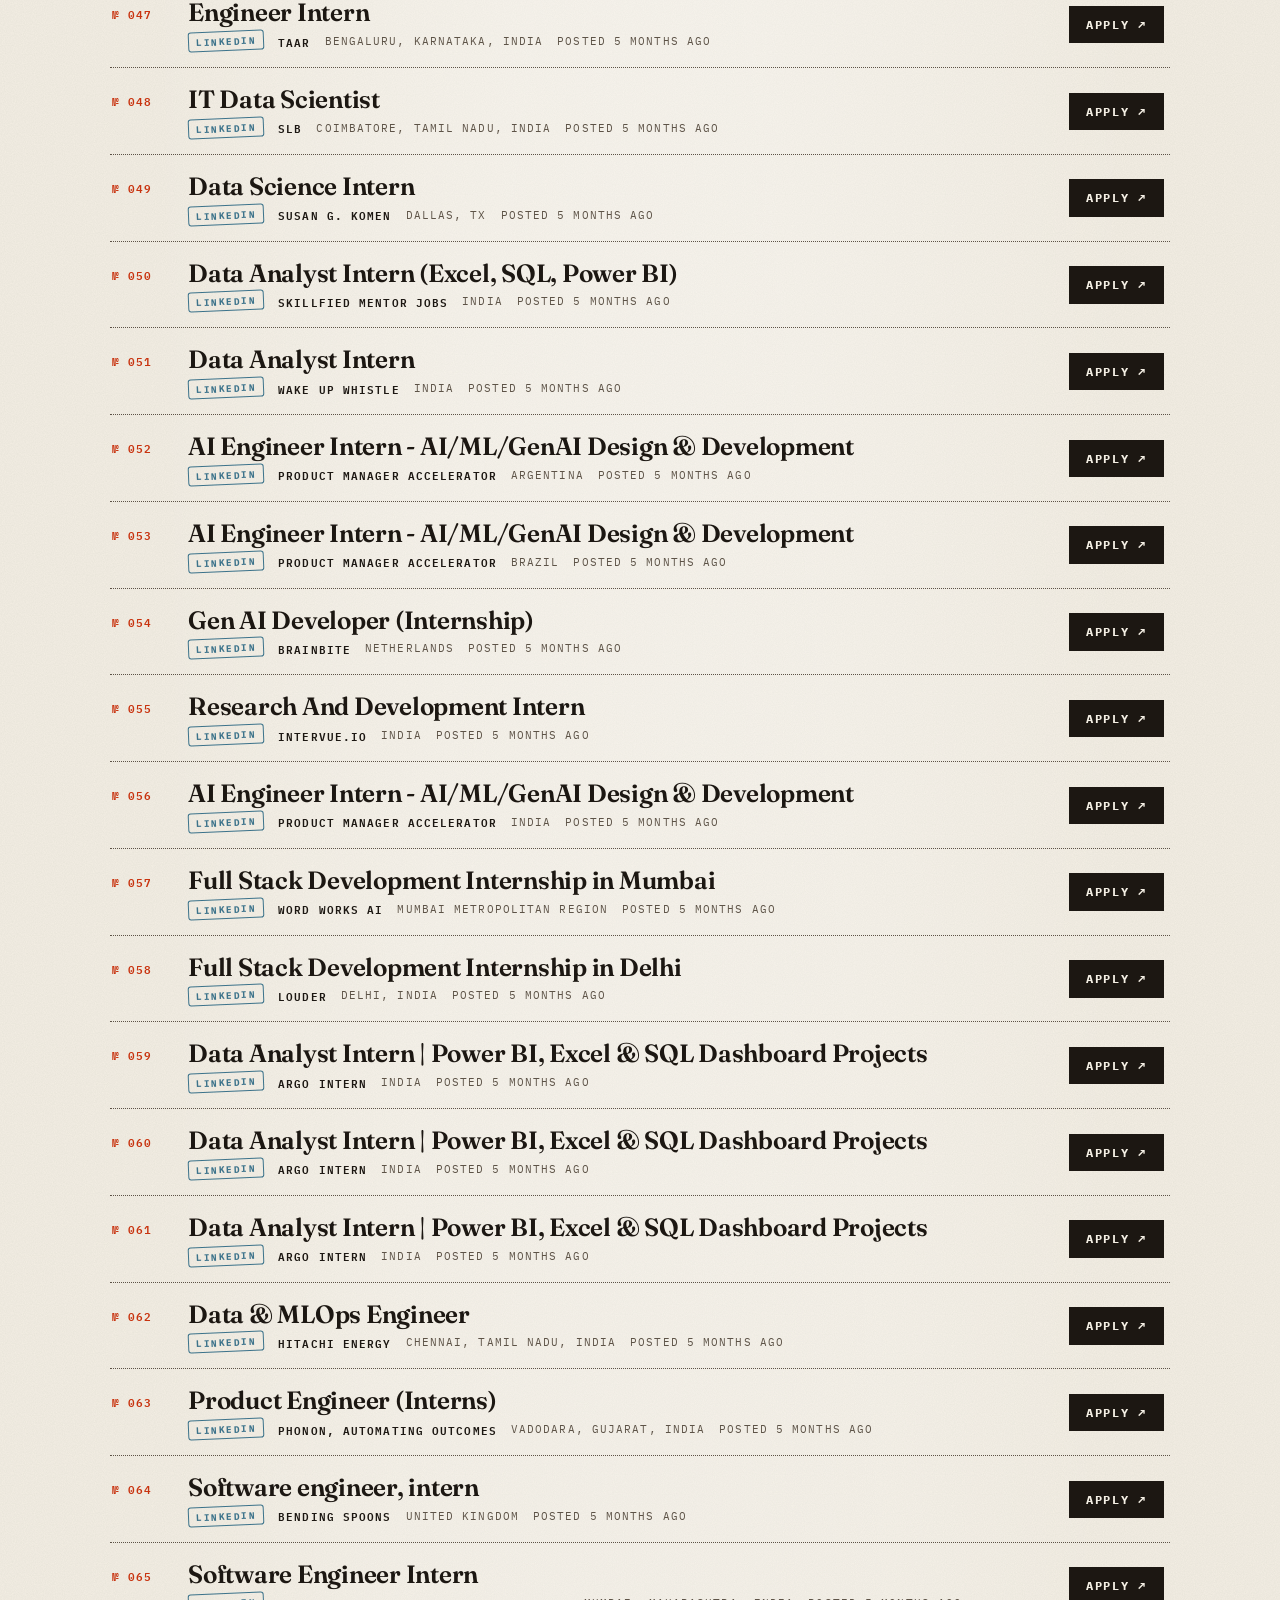
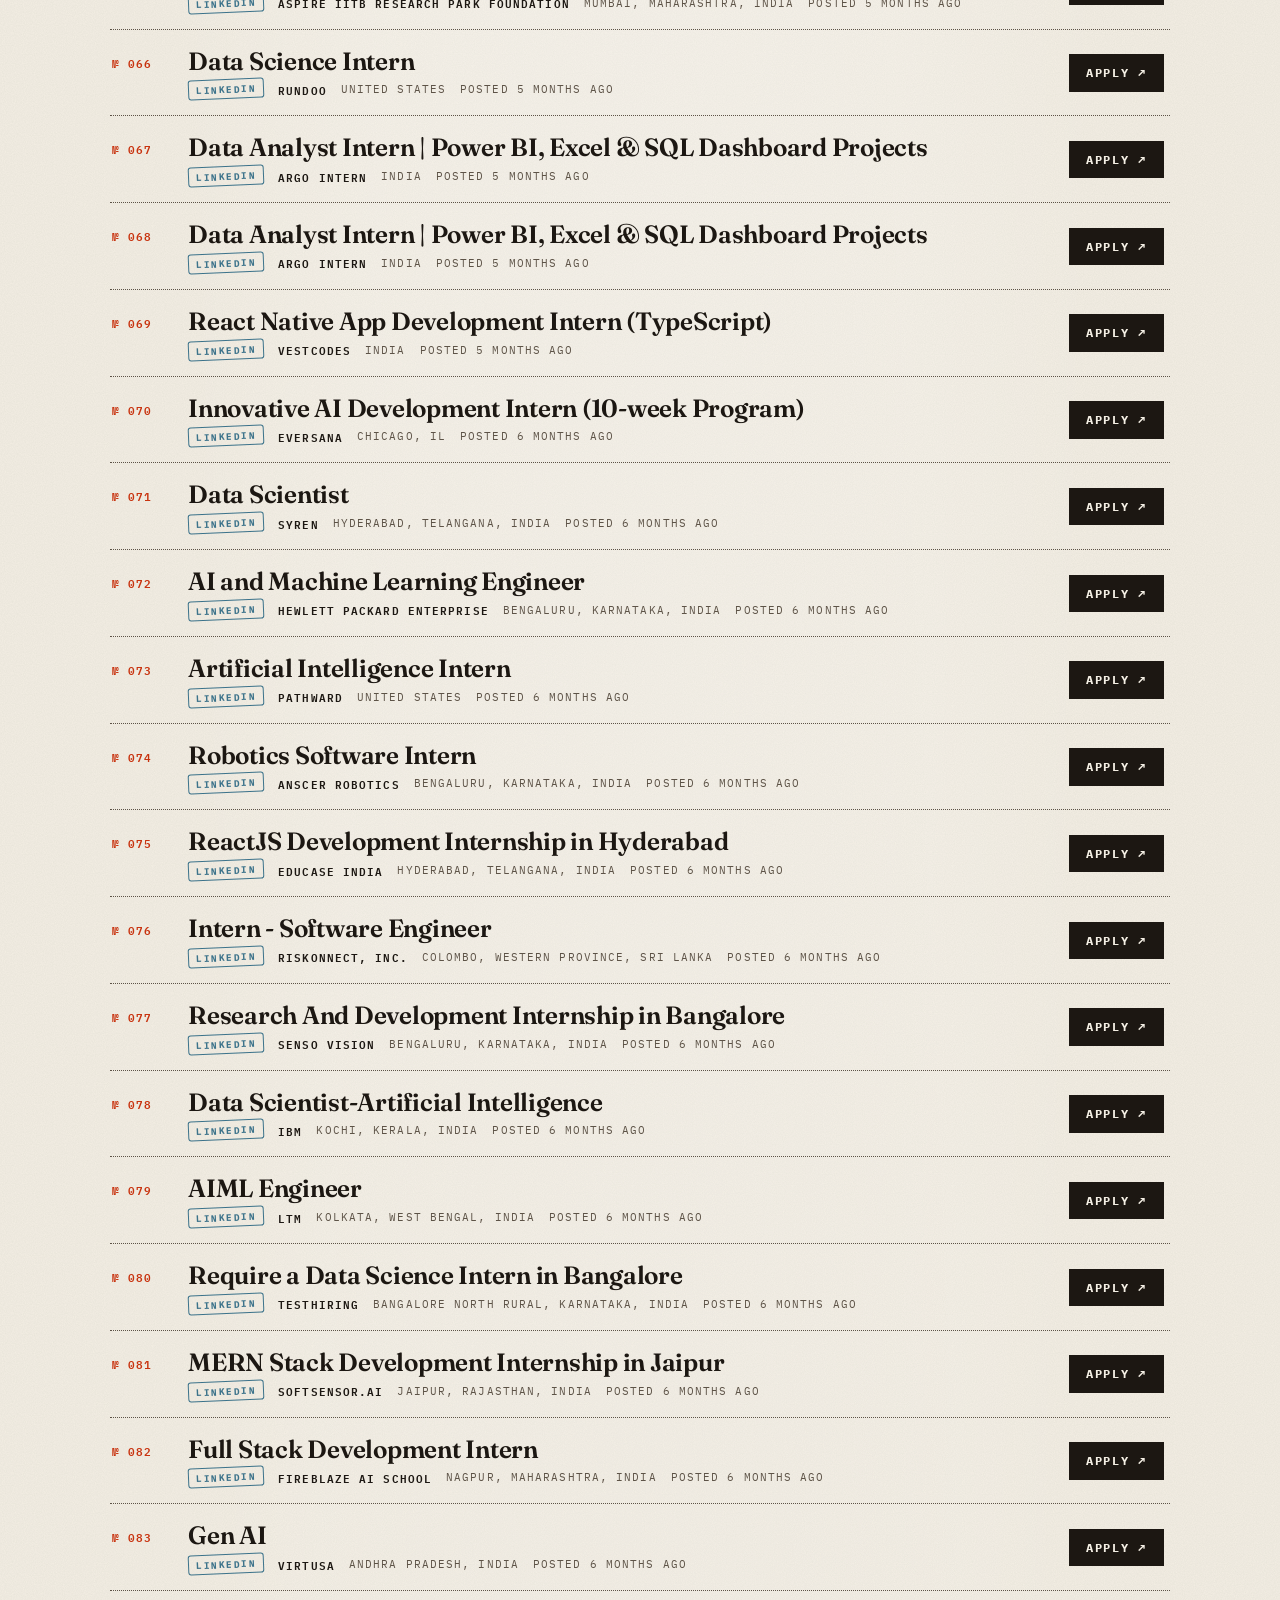
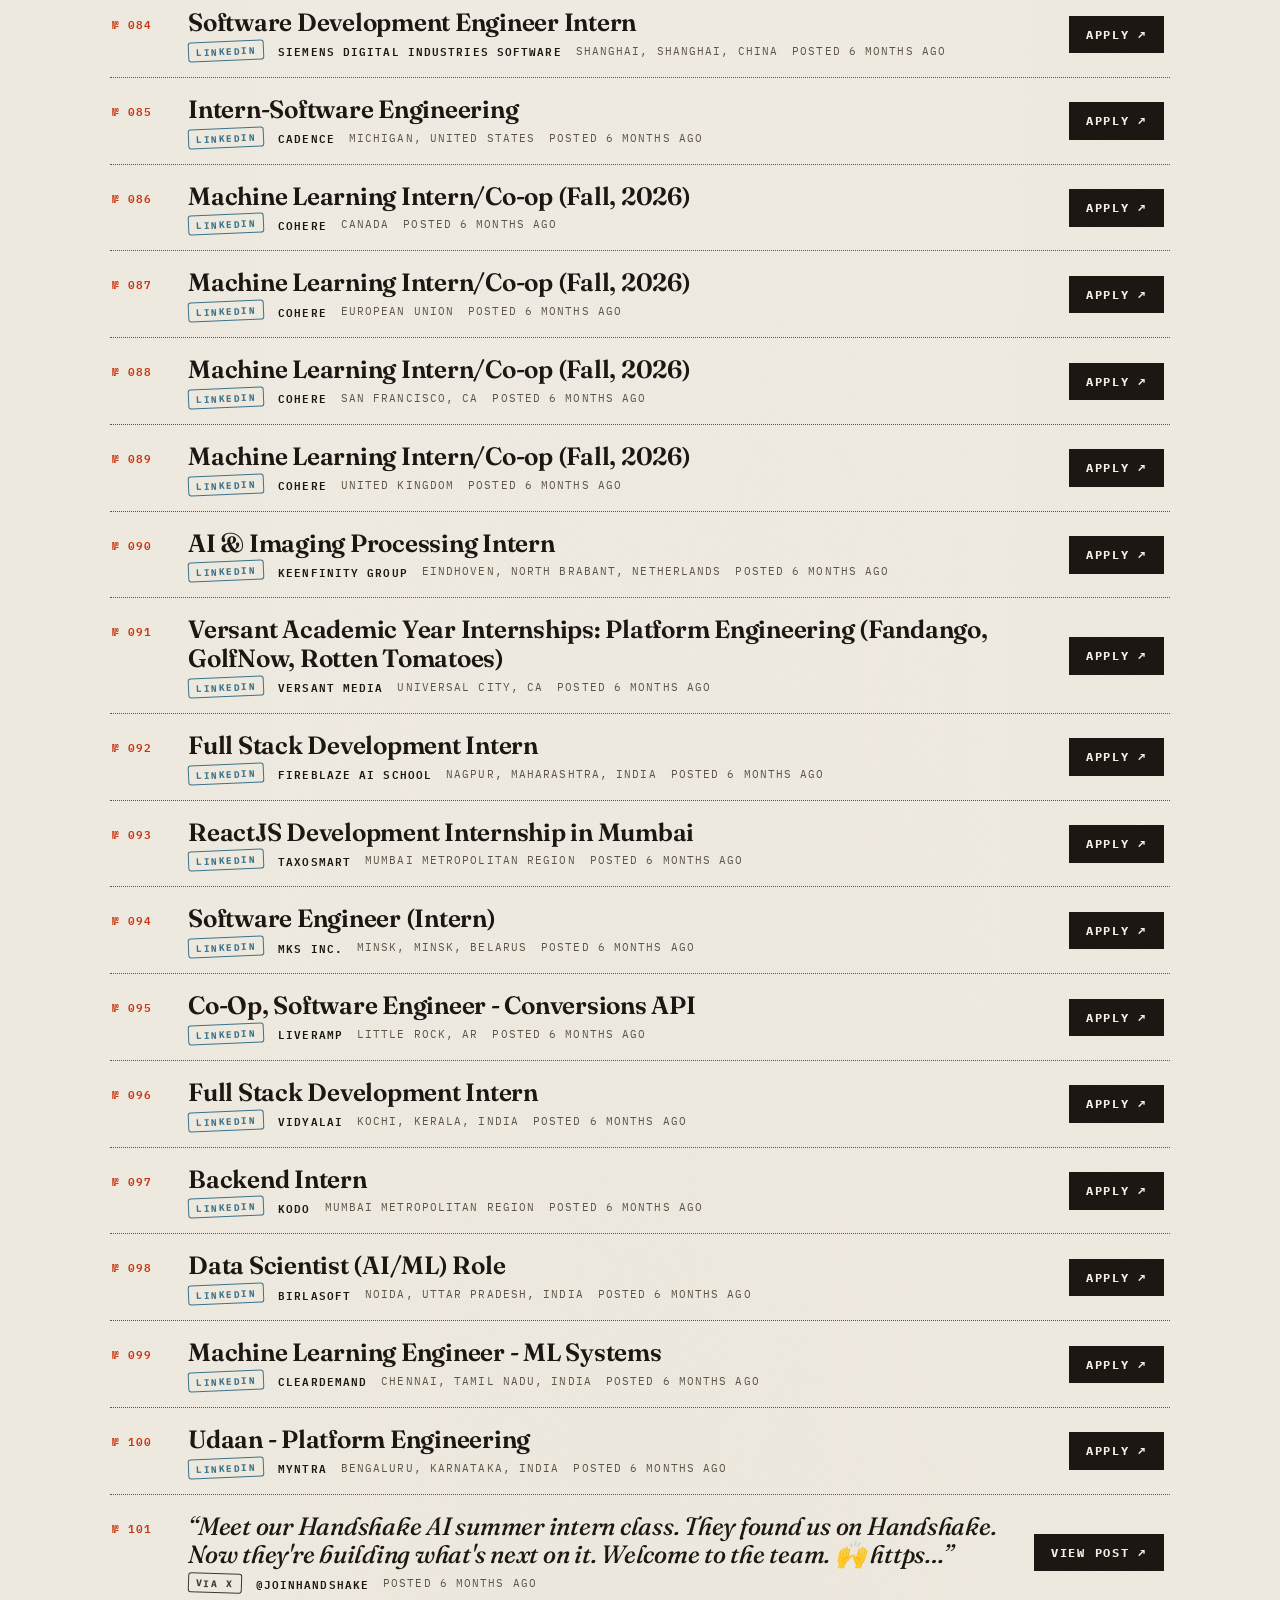
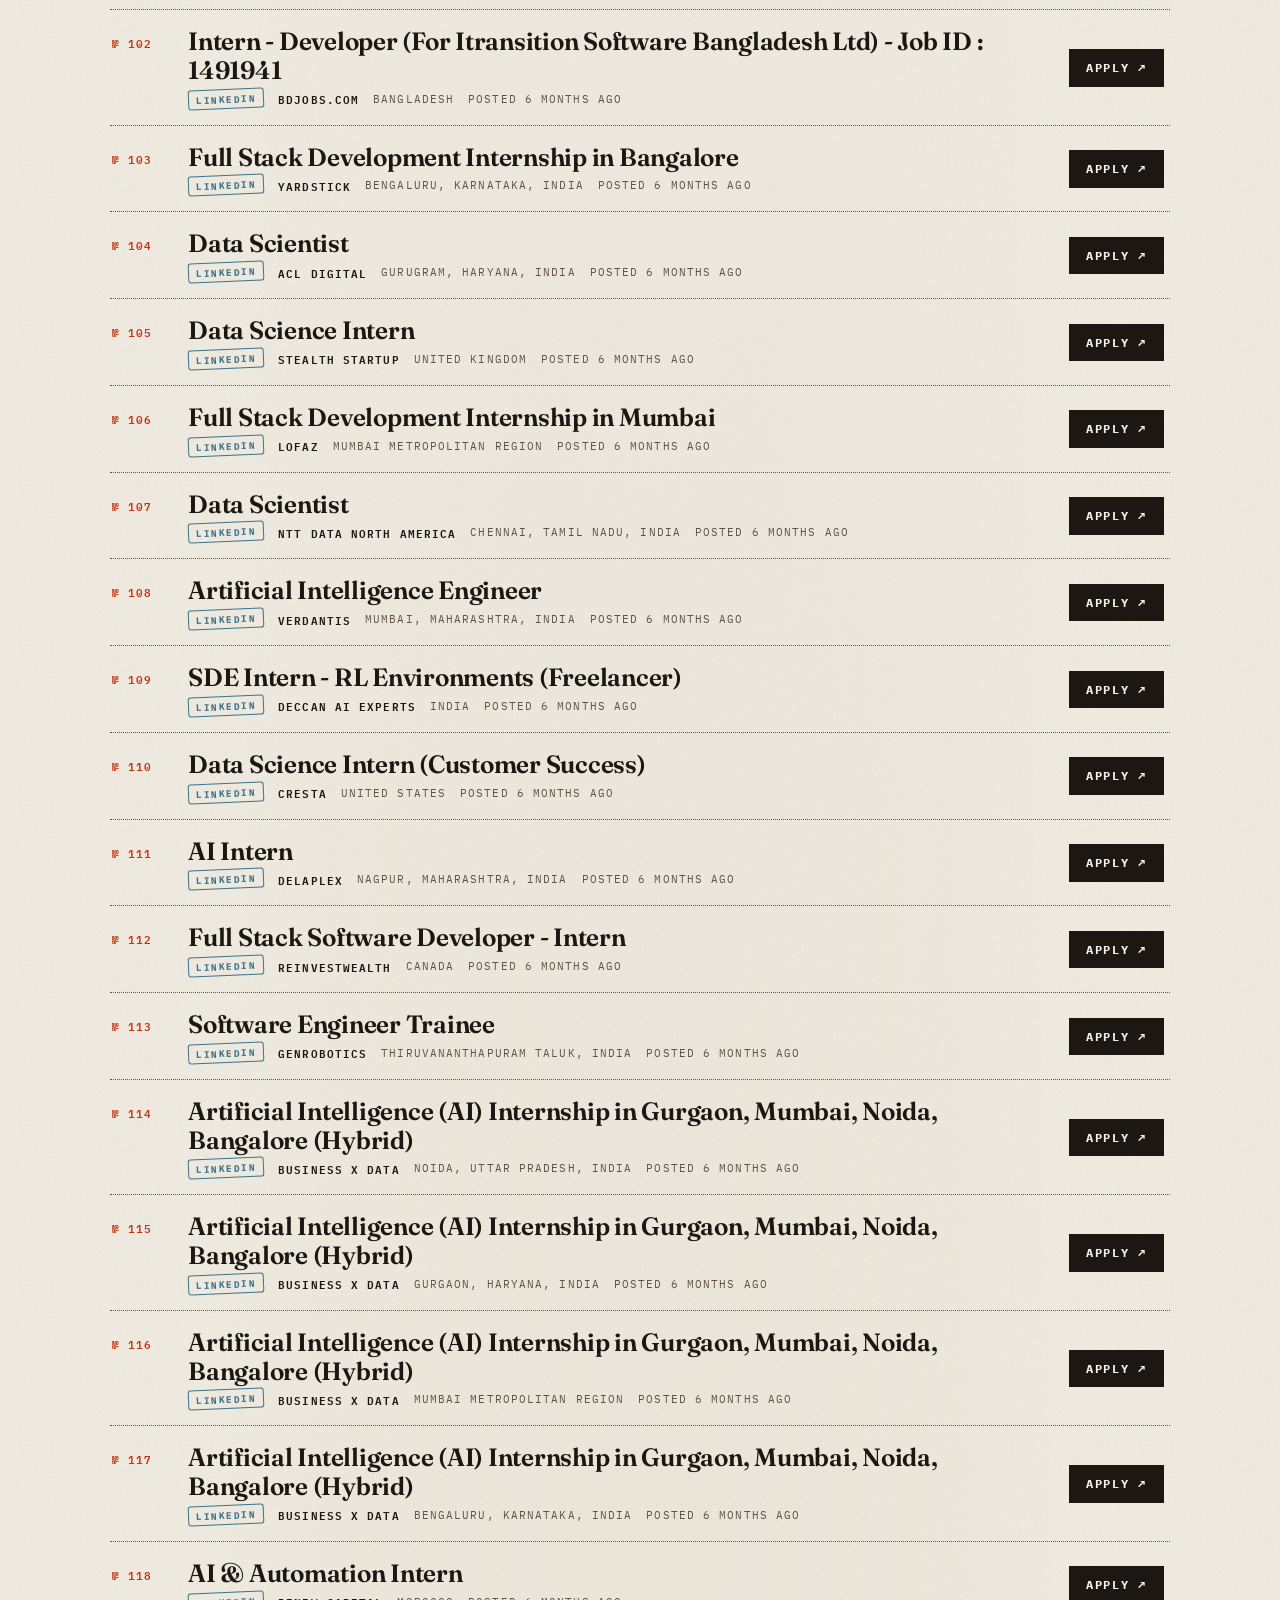
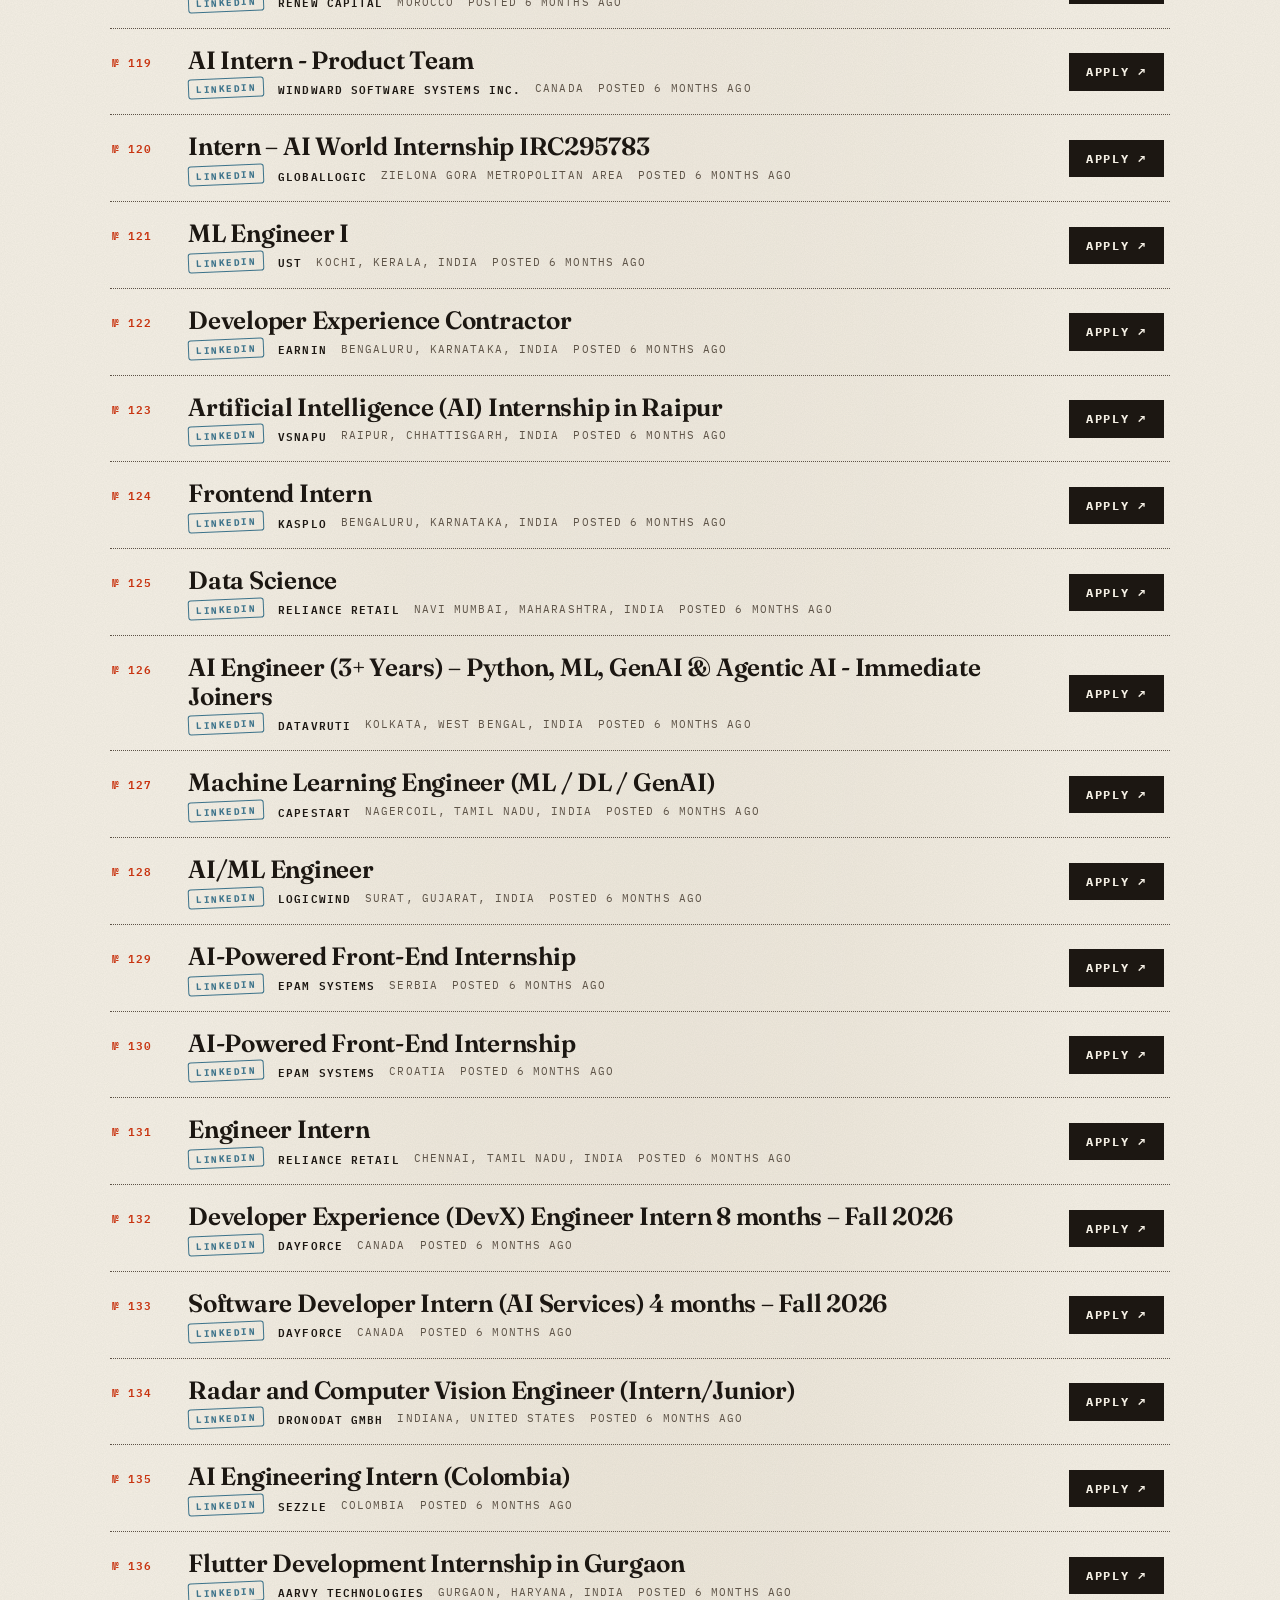
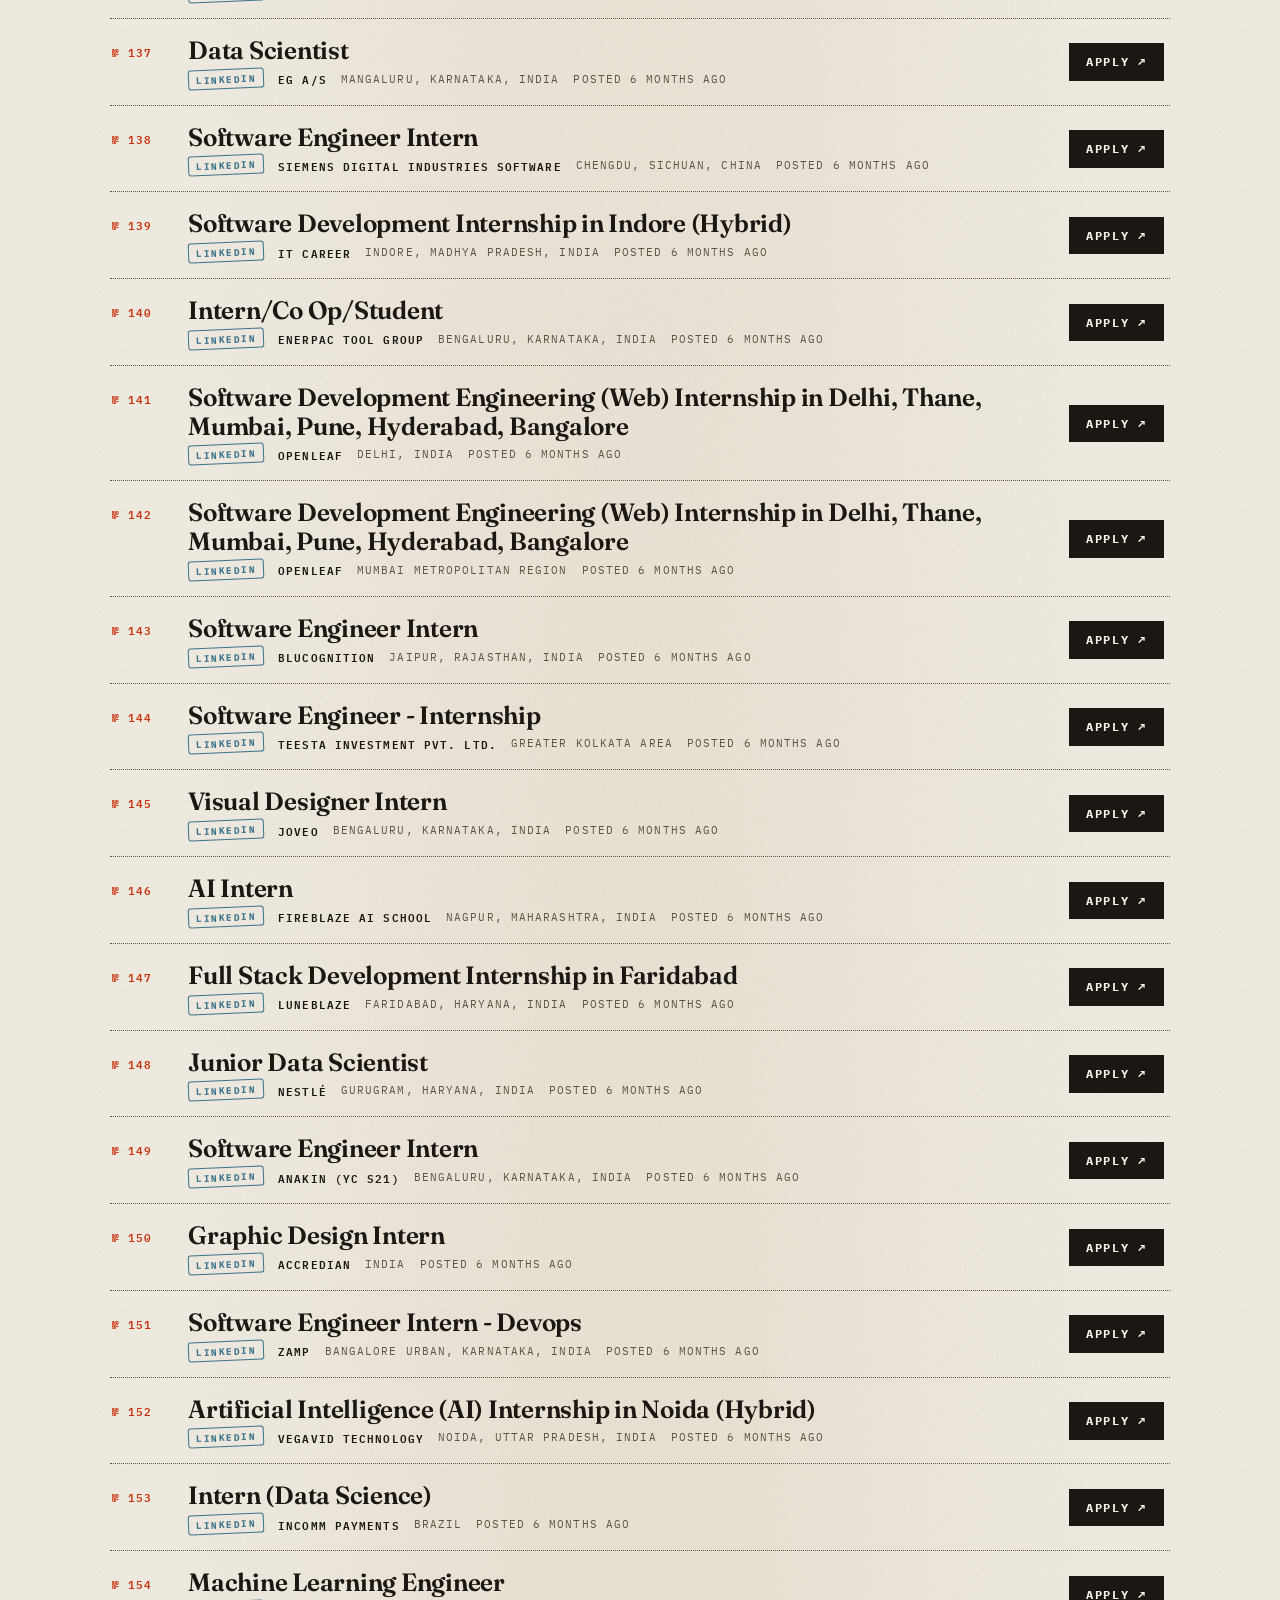
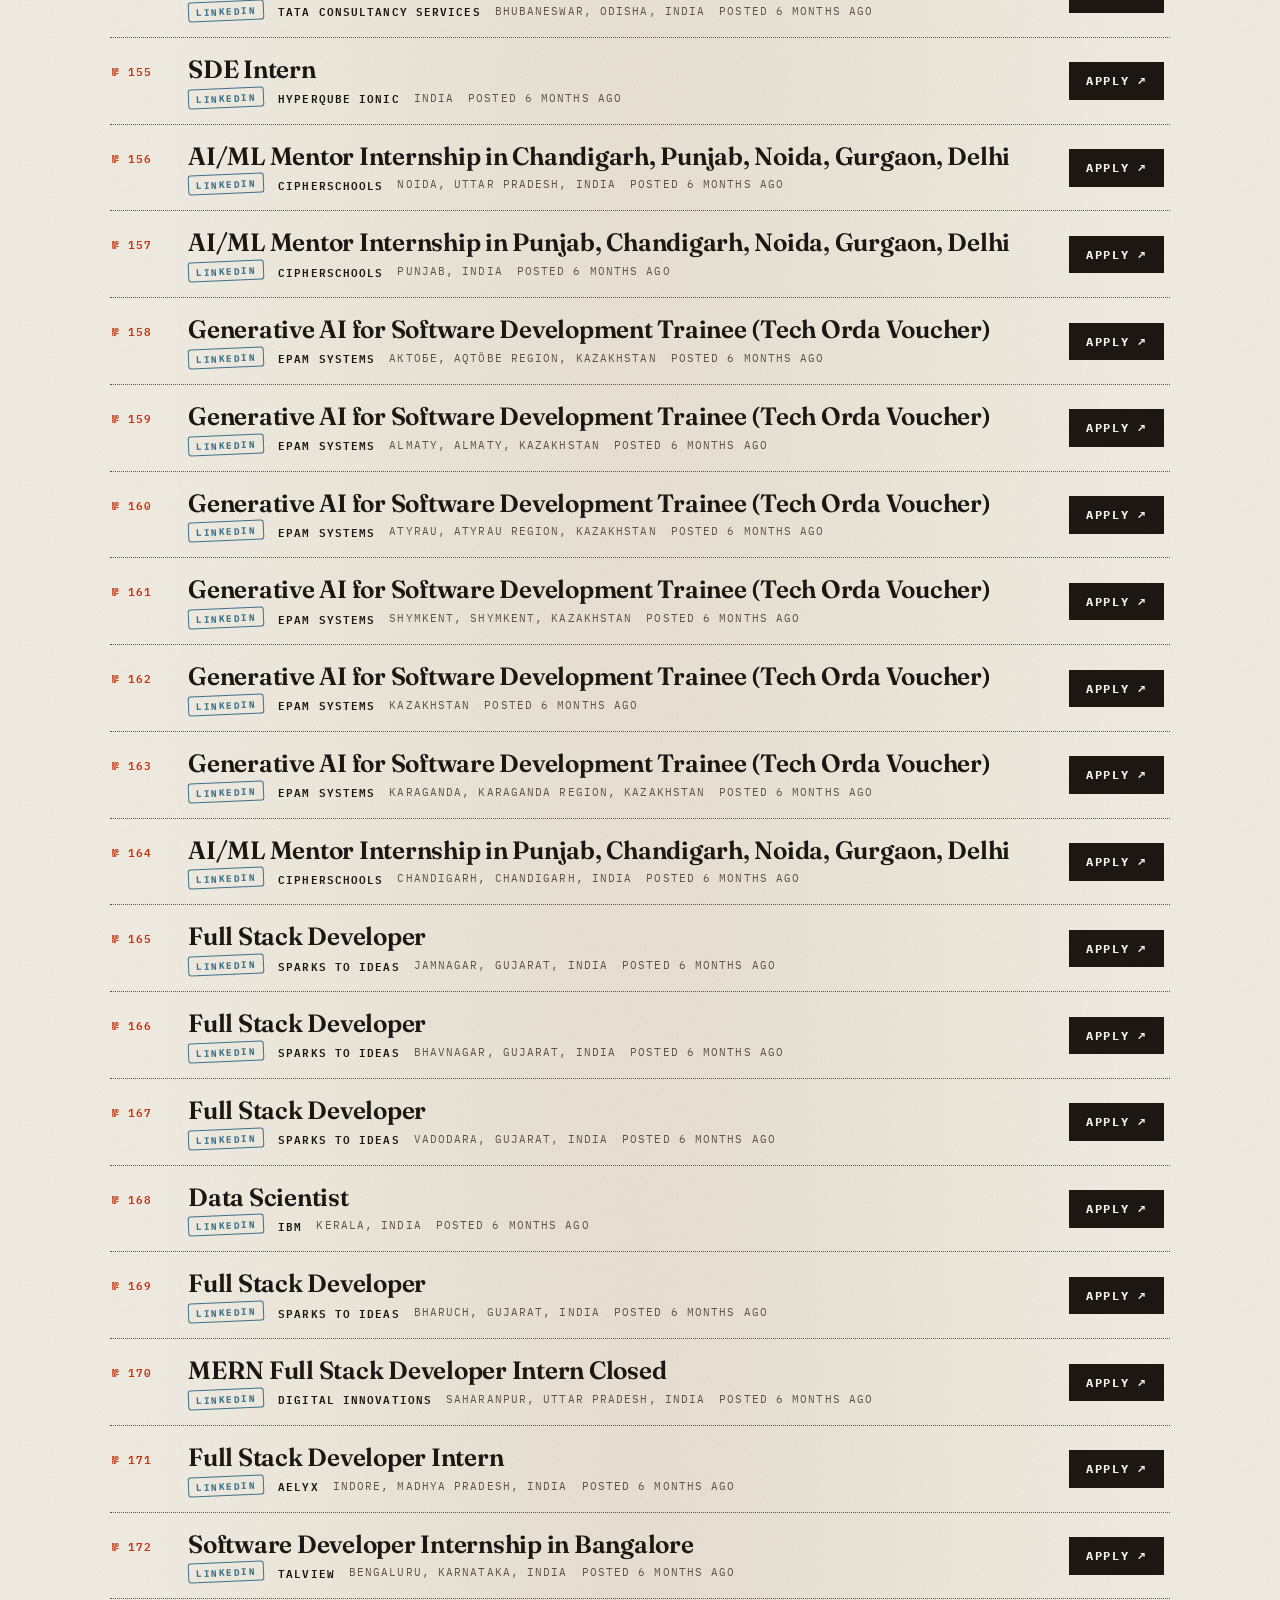
==== commit b8e3863f: "Show visit count and monthly active readers in the masthead First-party and anonymous: the browser k" ====
--- a/static/index.html
+++ b/static/index.html
@@ -15,6 +15,7 @@
   <div class="masthead-topline">
     <span id="edition">EST. 2026</span>
     <span id="dateline">—</span>
+    <span id="circulation" hidden></span>
     <span id="tally">0 LISTINGS ON FILE</span>
   </div>
   <h1 class="masthead-title">The&nbsp;Intern&nbsp;Wire</h1>
--- a/static/style.css
+++ b/static/style.css
@@ -44,6 +44,7 @@
 
 .masthead-topline {
   display: flex;
+  flex-wrap: wrap;  /* four items now — let narrow phones stack them */
   justify-content: space-between;
   gap: 12px;
   font-size: 11px;
